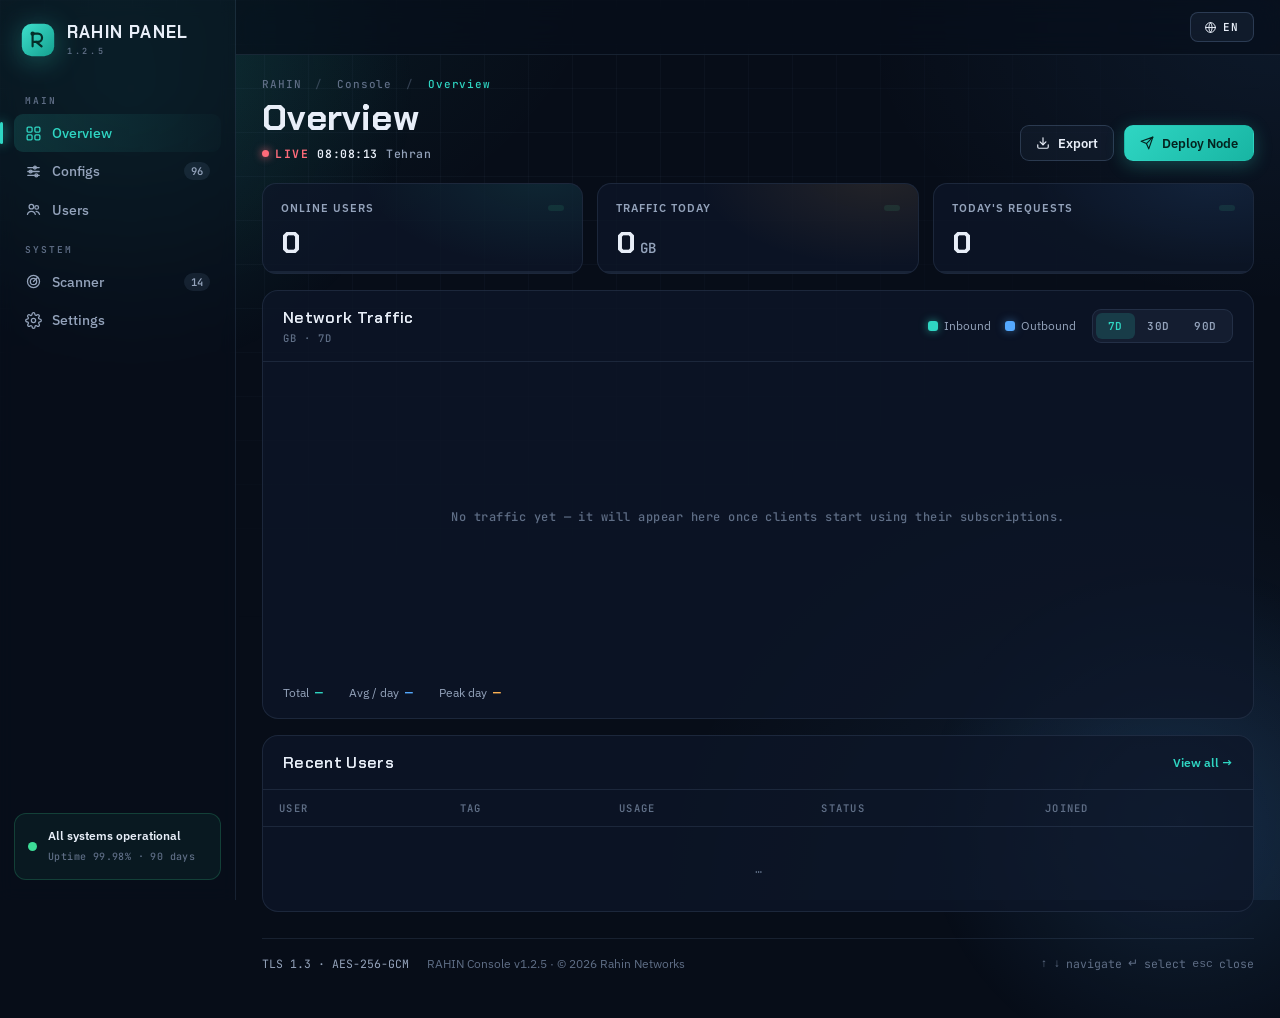
==== panel.html @ 04a4d48c "Add files via upload" ====
<!DOCTYPE html>
<html lang="en" dir="ltr">
<head>
<meta charset="UTF-8">
<meta name="viewport" content="width=device-width, initial-scale=1, viewport-fit=cover">
<meta name="theme-color" content="#070d18">
<title>RAHIN — VPN Console</title>
<link rel="preconnect" href="https://fonts.googleapis.com">
<link rel="preconnect" href="https://fonts.gstatic.com" crossorigin>
<link href="https://fonts.googleapis.com/css2?family=Chakra+Petch:wght@500;600;700&family=IBM+Plex+Sans:wght@400;500;600&family=JetBrains+Mono:wght@400;500;600;700&family=Vazirmatn:wght@400;500;600;700&display=swap" rel="stylesheet">
<style>
*{margin:0;padding:0;box-sizing:border-box}
:root{
  --bg:#070d18; --panel:rgba(14,23,40,.78); --panel2:rgba(18,30,52,.55);
  --line:rgba(126,156,198,.14); --line2:rgba(126,156,198,.26);
  --ink:#e8eef8; --mut:#94a3bb; --faint:#5f6e86;
  --teal:#2fd6c3; --blue:#54a9ff; --amber:#ffb454; --green:#3ddc97; --red:#ff6b7a;
  --disp:'Chakra Petch',sans-serif; --body:'IBM Plex Sans',sans-serif; --mono:'JetBrains Mono',monospace;
}
html{scroll-behavior:smooth}
body{background:var(--bg);color:var(--ink);font-family:var(--body);font-size:14px;line-height:1.5;overflow-x:hidden;-webkit-font-smoothing:antialiased}
[dir="rtl"] body{font-family:'Vazirmatn',var(--body)}
[dir="rtl"] .brand-t,[dir="rtl"] h1,[dir="rtl"] h2,[dir="rtl"] h3,[dir="rtl"] .panel-head h2,[dir="rtl"] .live-tag,[dir="rtl"] .m-tag,[dir="rtl"] .panel-badge{font-family:'Vazirmatn',var(--disp)}
::selection{background:rgba(47,214,195,.3)}
::-webkit-scrollbar{width:10px;height:10px}
::-webkit-scrollbar-thumb{background:rgba(126,156,198,.22);border-radius:8px;border:3px solid var(--bg)}
::-webkit-scrollbar-track{background:transparent}

/* ---------- layered background ---------- */
.bg{position:fixed;inset:0;z-index:-1;background:
  radial-gradient(900px 620px at 6% -8%, rgba(47,214,195,.10), transparent 60%),
  radial-gradient(760px 520px at 100% 2%, rgba(84,169,255,.08), transparent 55%),
  radial-gradient(720px 700px at 88% 102%, rgba(84,169,255,.10), transparent 65%),
  var(--bg)}
.bg .grid{position:absolute;inset:0;background-image:
  linear-gradient(rgba(140,170,210,.045) 1px,transparent 1px),
  linear-gradient(90deg,rgba(140,170,210,.045) 1px,transparent 1px);
  background-size:44px 44px;
  -webkit-mask-image:radial-gradient(1200px 820px at 28% 0%,#000 30%,transparent 78%);
  mask-image:radial-gradient(1200px 820px at 28% 0%,#000 30%,transparent 78%)}
.bg .glow{position:absolute;border-radius:50%;will-change:transform}
.bg .g1{width:620px;height:620px;left:-180px;top:-220px;background:radial-gradient(circle,rgba(47,214,195,.13),transparent 65%);animation:drift 26s ease-in-out infinite alternate}
.bg .g2{width:520px;height:520px;right:-160px;bottom:-180px;background:radial-gradient(circle,rgba(84,169,255,.14),transparent 70%);will-change:auto;transform:translateZ(0)}
@keyframes drift{from{transform:translate(0,0)}to{transform:translate(70px,50px)}}

/* ---------- shell ---------- */
.app{display:grid;grid-template-columns:236px 1fr;min-height:100vh}

/* ---------- sidebar ---------- */
.sidebar{position:sticky;top:0;height:100vh;display:flex;flex-direction:column;gap:6px;padding:20px 14px;border-right:1px solid var(--line);background:rgba(9,15,28,.55);backdrop-filter:blur(8px)}
.brand{display:flex;align-items:center;gap:11px;text-decoration:none;color:var(--ink);padding:2px 6px 16px}
.brand svg{width:36px;height:36px;flex:none;filter:drop-shadow(0 4px 14px rgba(47,214,195,.35))}
.brand-t{font:700 17px/1 var(--disp);letter-spacing:.07em}
.brand-t small{display:block;font:600 8.5px var(--mono);letter-spacing:.32em;color:var(--faint);margin-top:4px}
.nav-label{font:600 9.5px var(--mono);letter-spacing:.22em;color:var(--faint);text-transform:uppercase;padding:14px 11px 7px}
.nav-item{display:flex;align-items:center;gap:10px;padding:9px 11px;border-radius:9px;color:var(--mut);font-weight:500;font-size:13.5px;text-decoration:none;position:relative;transition:color .2s,background .2s,transform .15s}
.nav-item svg{width:17px;height:17px;stroke:currentColor;fill:none;stroke-width:1.8;stroke-linecap:round;stroke-linejoin:round;flex:none}
.nav-item:hover{color:var(--ink);background:rgba(126,156,198,.08);transform:translateX(2px)}
.nav-item.active{color:var(--teal);background:linear-gradient(90deg,rgba(47,214,195,.14),rgba(47,214,195,.02))}
.nav-item.active::before{content:'';position:absolute;left:-14px;top:8px;bottom:8px;width:3px;border-radius:3px;background:var(--teal);box-shadow:0 0 12px var(--teal)}
.nav-item b{margin-left:auto;font:600 10.5px var(--mono);color:var(--mut);background:rgba(126,156,198,.12);padding:2px 7px;border-radius:20px}
.nav-item.active b{color:var(--teal);background:rgba(47,214,195,.14)}
.sys-card{margin-top:auto;display:flex;gap:11px;align-items:center;padding:13px;border-radius:12px;background:rgba(61,220,151,.06);border:1px solid rgba(61,220,151,.2)}
.sys-card strong{display:block;font-size:12px;font-weight:600}
.sys-card small{font:500 10px var(--mono);color:var(--faint);letter-spacing:.04em}
.pulse-dot{width:9px;height:9px;border-radius:50%;background:var(--green);flex:none;animation:ping 2s infinite}
@keyframes ping{0%{box-shadow:0 0 0 0 rgba(61,220,151,.55)}70%{box-shadow:0 0 0 9px rgba(61,220,151,0)}100%{box-shadow:0 0 0 0 rgba(61,220,151,0)}}

/* ---------- topbar ---------- */
.topbar{position:sticky;top:0;z-index:40;display:flex;align-items:center;gap:14px;padding:12px 26px;border-bottom:1px solid var(--line);background:rgba(8,14,26,.72);backdrop-filter:blur(14px) saturate(1.3);direction:ltr}
.top-right{margin-left:auto;display:flex;align-items:center;gap:11px}
.panel-badge{display:none;align-items:center;gap:8px;font:600 11px var(--mono);letter-spacing:.16em;color:var(--teal);border:1px solid rgba(47,214,195,.35);background:rgba(47,214,195,.08);padding:7px 12px;border-radius:8px;white-space:nowrap}
.panel-badge i{width:7px;height:7px;border-radius:50%;background:var(--teal);box-shadow:0 0 8px var(--teal);animation:blink 2.2s infinite}
.panel-badge small{font-size:.62em;opacity:.7;font-weight:500;letter-spacing:.05em;margin-left:3px}
.lang-toggle{display:inline-flex;align-items:center;gap:6px;font:600 11px var(--mono);letter-spacing:.14em;color:var(--ink);background:rgba(126,156,198,.08);border:1px solid var(--line2);padding:7px 13px;border-radius:8px;cursor:pointer;white-space:nowrap;transition:color .2s,border-color .2s,background .2s,transform .15s}
.lang-toggle:hover{color:var(--teal);border-color:rgba(47,214,195,.45);background:rgba(47,214,195,.06)}
.lang-toggle:active{transform:translateY(1px) scale(.97)}
.lang-toggle .globe{width:13px;height:13px;stroke:currentColor;fill:none;stroke-width:1.8;stroke-linecap:round;stroke-linejoin:round;flex:none}
@keyframes blink{0%,100%{opacity:1}50%{opacity:.35}}


/* ---------- page ---------- */
main{min-width:0}
.page{padding:22px 26px 46px;max-width:1240px;margin:0 auto;width:100%}
.crumbs{font:500 11px var(--mono);letter-spacing:.08em;color:var(--faint)}
.crumbs span{margin:0 6px;opacity:.5}
.crumbs em{font-style:normal;color:var(--teal)}
.page-head{display:flex;align-items:flex-end;justify-content:space-between;gap:16px;margin-top:8px;flex-wrap:wrap}
h1{font:700 36px/1.05 var(--disp);letter-spacing:.01em}
.live-line{display:flex;align-items:center;gap:8px;margin-top:9px;font:500 11.5px var(--mono);color:var(--mut);letter-spacing:.05em;flex-wrap:wrap}
.live-line i{opacity:.4}
.live-line b{color:var(--ink);font-weight:600}
.live-tag{display:inline-flex;align-items:center;gap:6px;color:var(--red);font-weight:700;letter-spacing:.14em}
.live-tag::before{content:'';width:7px;height:7px;border-radius:50%;background:var(--red);box-shadow:0 0 9px var(--red);animation:blink 1.6s infinite}
.head-actions{display:flex;gap:10px}
.btn{display:inline-flex;align-items:center;gap:8px;font:600 12.5px var(--body);padding:9px 15px;border-radius:9px;cursor:pointer;border:1px solid transparent;transition:transform .15s,box-shadow .2s,background .2s,border-color .2s,color .2s}
.btn svg{width:14px;height:14px;stroke:currentColor;fill:none;stroke-width:2;stroke-linecap:round;stroke-linejoin:round}
.btn:active{transform:translateY(1px) scale(.98)}
.btn.primary{background:linear-gradient(135deg,#2fd6c3,#18b5a3);color:#04231f;box-shadow:0 4px 18px rgba(47,214,195,.28)}
.btn.primary:hover{box-shadow:0 6px 28px rgba(47,214,195,.45);transform:translateY(-1px)}
.btn.ghost{background:rgba(126,156,198,.06);border-color:var(--line2);color:var(--ink)}
.btn.ghost:hover{border-color:rgba(47,214,195,.45);color:var(--teal)}
.scanner-head-actions{display:flex;gap:8px;align-items:stretch;width:100%;max-width:520px}
.scanner-head-actions .btn{flex:1 1 0;justify-content:center;white-space:nowrap;padding:10px 12px}
.sc-send-wide{flex:2 1 0!important;background:rgba(47,214,195,.08)!important;border-color:rgba(47,214,195,.4)!important;color:var(--teal)!important}
.sc-send-wide:hover{background:rgba(47,214,195,.16)!important;border-color:rgba(47,214,195,.7)!important}

/* ---------- stats ---------- */
.stats{display:grid;grid-template-columns:repeat(3,1fr);gap:14px;margin-top:22px}
.stat{position:relative;overflow:hidden;background:var(--panel);border:1px solid var(--line);border-radius:14px;padding:16px 18px 10px;transition:transform .2s,border-color .2s}
.stat::after{content:'';position:absolute;inset:0;background:radial-gradient(260px 130px at 88% -10%,var(--tint,rgba(47,214,195,.09)),transparent 70%);pointer-events:none}
.stat:hover{transform:translateY(-3px);border-color:var(--line2)}
.stat header{display:flex;justify-content:space-between;align-items:center;gap:8px;font-size:11px;color:var(--mut);font-weight:600;letter-spacing:.09em;text-transform:uppercase}
.delta{font:600 10.5px var(--mono);color:var(--green);background:rgba(61,220,151,.1);padding:3px 8px;border-radius:20px;flex:none}
.stat-v{display:block;font:700 30px/1.15 var(--disp);margin:10px 0 2px}
.stat-v em{font:600 14px var(--mono);font-style:normal;color:var(--mut);margin-left:4px}
.spark{width:100%;height:38px;display:block}

/* ---------- panels ---------- */
.panel{background:var(--panel);border:1px solid var(--line);border-radius:16px;margin-top:16px;overflow:hidden}
.panel-head{display:flex;align-items:center;gap:16px;padding:16px 20px;border-bottom:1px solid var(--line);flex-wrap:wrap}
.panel-head h2{font:600 16px var(--disp);letter-spacing:.02em}
.info-btn{width:19px;height:19px;border-radius:50%;display:inline-flex;align-items:center;justify-content:center;flex:none;font:700 11px var(--disp);color:var(--faint);background:rgba(126,156,198,.1);border:1px solid var(--line2);cursor:pointer;transition:color .2s,border-color .2s,background .2s,box-shadow .2s,transform .15s;line-height:1;margin-left:6px;vertical-align:2px;position:relative}
.info-btn:hover{color:var(--teal);border-color:rgba(47,214,195,.5);background:rgba(47,214,195,.12);box-shadow:0 0 10px rgba(47,214,195,.35);transform:scale(1.12)}
.info-btn:active{transform:scale(.92)}
[dir="rtl"] .info-btn{margin-left:0;margin-right:6px}
.info-desc{font:500 13px var(--body);color:var(--mut);line-height:1.85;margin:4px 0 2px}
.info-fields{margin-top:12px;border-top:1px solid var(--line);padding-top:10px;display:flex;flex-direction:column;gap:7px}
.if-row{display:flex;gap:10px;align-items:baseline}
.if-k{font:600 10.5px var(--mono);color:var(--teal);letter-spacing:.05em;flex:0 0 auto;min-width:72px;white-space:nowrap}
.if-v{font:500 12.5px var(--body);color:var(--mut);line-height:1.6}
.modal-body{overflow-y:auto;min-height:0;max-height:70vh;padding:12px 20px 18px}
.sub{display:block;font:500 10.5px var(--mono);color:var(--faint);letter-spacing:.1em;margin-top:3px}
.legend{display:flex;gap:14px;font-size:12px;color:var(--mut);margin-left:auto}
.sw{width:10px;height:10px;border-radius:3px;display:inline-block;margin-right:6px;vertical-align:-1px}
.sw.in{background:var(--teal);box-shadow:0 0 8px rgba(47,214,195,.6)}
.sw.out{background:var(--blue);box-shadow:0 0 8px rgba(84,169,255,.5)}
.tabs{display:flex;background:rgba(126,156,198,.08);border:1px solid var(--line);border-radius:9px;padding:3px}
.tabs button{font:600 11px var(--mono);letter-spacing:.06em;color:var(--mut);background:none;border:0;padding:6px 12px;border-radius:6px;cursor:pointer;transition:color .2s,background .2s}
.tabs button.on{background:rgba(47,214,195,.16);color:var(--teal)}
.tabs button:hover:not(.on){color:var(--ink)}
.link{margin-left:auto;font:600 12px var(--body);color:var(--teal);text-decoration:none;transition:letter-spacing .2s}
.link:hover{letter-spacing:.04em}

/* ---------- chart ---------- */
.chart-wrap{position:relative;padding:10px 6px 0}
#chart{width:100%;height:300px;display:block;cursor:crosshair}
#chart text{font:500 10px var(--mono);fill:var(--faint)}
.gridline{stroke:rgba(126,156,198,.1);stroke-dasharray:3 5}
#lineIn{fill:none;stroke:var(--teal);stroke-width:2.2;filter:drop-shadow(0 0 6px rgba(47,214,195,.4))}
#lineOut{fill:none;stroke:var(--blue);stroke-width:2;filter:drop-shadow(0 0 6px rgba(84,169,255,.3))}
#hoverG{opacity:0;transition:opacity .15s}
#xh{stroke:rgba(232,238,248,.28);stroke-dasharray:3 4}
#dIn{fill:var(--bg);stroke:var(--teal);stroke-width:2}
#dOut{fill:var(--bg);stroke:var(--blue);stroke-width:2}
.tip{position:absolute;pointer-events:none;display:flex;flex-direction:column;gap:3px;background:rgba(10,18,32,.95);border:1px solid var(--line2);border-radius:9px;padding:8px 11px;font:500 11px var(--mono);opacity:0;transform:translateY(4px);transition:opacity .15s,transform .15s;white-space:nowrap;z-index:5;box-shadow:0 8px 24px rgba(0,0,0,.4)}
.tip b{color:var(--ink);margin-bottom:2px}
.tip .ti{color:var(--teal)} .tip .to{color:var(--blue)}
.chart-empty{position:absolute;inset:0;place-items:center;padding:20px;color:var(--faint);font:500 12px var(--mono);letter-spacing:.04em;text-align:center;pointer-events:none;z-index:2}
.chart-stats{display:flex;gap:26px;padding:12px 20px 16px;font-size:12px;color:var(--mut);flex-wrap:wrap}
.chart-stats b{font:600 13px var(--mono);color:var(--ink);margin-left:6px}
#peakV{color:var(--teal)} #avgV{color:var(--blue)} #p95V{color:var(--amber)}

/* ---------- table ---------- */
.table-wrap{overflow-x:auto}
table{width:100%;border-collapse:collapse;font-size:13px;min-width:640px}
thead th{text-align:left;font:600 10.5px var(--mono);letter-spacing:.12em;text-transform:uppercase;color:var(--faint);padding:11px 16px;border-bottom:1px solid var(--line);white-space:nowrap}
tbody td{padding:11px 16px;border-bottom:1px solid rgba(126,156,198,.07);white-space:nowrap}
tbody tr{transition:background .15s;cursor:pointer}
tbody tr:hover{background:rgba(126,156,198,.05)}
tbody tr.sel{background:rgba(47,214,195,.07);outline:1px solid rgba(47,214,195,.35);outline-offset:-1px}
tbody tr.hit{animation:rowhit .7s ease}
@keyframes rowhit{0%{background:rgba(47,214,195,.22)}100%{background:rgba(47,214,195,.07)}}
tbody tr:last-child td{border-bottom:0}
.u{display:flex;align-items:center;gap:11px}
.av{width:32px;height:32px;border-radius:9px;display:grid;place-items:center;font:700 10.5px var(--disp);color:#08131f;background:hsl(var(--h) 72% 64%);flex:none}
.u-t b{display:block;font-size:13px;font-weight:600}
.u-t small{color:var(--faint);font-size:11px}
.plan{font:600 10px var(--mono);letter-spacing:.08em;padding:3.5px 9px;border-radius:6px}
.plan.pro{color:var(--teal);background:rgba(47,214,195,.1);border:1px solid rgba(47,214,195,.3)}
.plan.enterprise{color:var(--blue);background:rgba(84,169,255,.1);border:1px solid rgba(84,169,255,.3)}
.plan.starter{color:var(--mut);background:rgba(126,156,198,.08);border:1px solid var(--line2)}
.usage{display:inline-block;width:74px;height:5px;border-radius:4px;background:rgba(126,156,198,.14);overflow:hidden;vertical-align:middle;margin-right:9px}
.usage i{display:block;height:100%;width:var(--w);border-radius:4px;background:linear-gradient(90deg,var(--teal),var(--blue))}
td small.mono{font:500 11.5px var(--mono);color:var(--mut)}
.mono-cell{font:500 12px var(--mono);color:var(--mut)}
.st{font:600 11px var(--mono);padding:4px 10px;border-radius:20px;display:inline-flex;align-items:center;gap:6px}
.st::before{content:'';width:6px;height:6px;border-radius:50%;background:currentColor}
.st.active{color:var(--green);background:rgba(61,220,151,.1)}
.st.trial{color:var(--amber);background:rgba(255,180,84,.1)}
.st.suspended{color:var(--red);background:rgba(255,107,122,.1)}
.empty{ text-align:center;color:var(--faint);padding:22px!important;font-size:12.5px}

/* ---------- modules ---------- */
.modules{display:grid;grid-template-columns:repeat(4,1fr);gap:14px;margin-top:16px}
.module{position:relative;background:var(--panel);border:1px solid var(--line);border-radius:14px;padding:18px;overflow:hidden;transition:transform .2s,border-color .25s;scroll-margin-top:90px}
.module:hover{transform:translateY(-4px);border-color:rgba(47,214,195,.4)}
.m-ico{width:38px;height:38px;border-radius:10px;display:grid;place-items:center;background:rgba(126,156,198,.08);border:1px solid var(--line);color:var(--mut);margin-bottom:12px;transition:color .25s,border-color .25s,box-shadow .25s}
.m-ico svg{width:18px;height:18px;stroke:currentColor;fill:none;stroke-width:1.8;stroke-linecap:round;stroke-linejoin:round}
.module:hover .m-ico{color:var(--teal);border-color:rgba(47,214,195,.4);box-shadow:0 0 16px rgba(47,214,195,.2)}
.m-tag{font:600 9.5px var(--mono);letter-spacing:.16em;color:var(--amber);background:rgba(255,180,84,.09);border:1px solid rgba(255,180,84,.25);padding:3px 8px;border-radius:5px}
.module h3{font:600 15.5px var(--disp);margin:10px 0 6px}
.module p{font-size:12px;color:var(--mut);line-height:1.55}
.module code{display:block;margin-top:12px;font:500 11px var(--mono);color:var(--faint)}
.module code::after{content:'▍';color:var(--teal);animation:blink 1.1s steps(1) infinite;margin-left:2px}
.shimmer{position:absolute;left:0;right:0;bottom:0;height:2px;background:rgba(126,156,198,.12);overflow:hidden}
.shimmer::after{content:'';position:absolute;inset:0;background:linear-gradient(90deg,transparent,rgba(47,214,195,.7),transparent);transform:translateX(-100%);animation:shim 2.8s ease-in-out infinite}
.stat .shimmer{position:absolute;left:0;right:0;bottom:0;height:2px;background:rgba(126,156,198,.12);overflow:hidden}
.stat .shimmer::after{content:'';position:absolute;inset:0;background:linear-gradient(90deg,transparent,var(--sh-col,rgba(47,214,195,.7)),transparent);transform:translateX(-100%);animation:shim 2.8s ease-in-out infinite}
@keyframes shim{to{transform:translateX(100%)}}
.module.flash{animation:flashB 1.2s ease}
@keyframes flashB{0%,55%{border-color:rgba(47,214,195,.85);box-shadow:0 0 0 3px rgba(47,214,195,.16)}100%{}}

/* ---------- footer ---------- */
.foot{display:flex;align-items:center;gap:18px;flex-wrap:wrap;margin-top:26px;padding-top:16px;border-top:1px solid var(--line);font-size:11.5px;color:var(--faint)}
.foot .mono{font-family:var(--mono);color:var(--mut)}
.foot .keys{margin-left:auto;display:flex;align-items:center;gap:6px;font-family:var(--mono)}

/* ---------- glass bottom nav (mobile) ---------- */
.mobilenav{position:fixed;left:12px;right:12px;bottom:calc(10px + env(safe-area-inset-bottom));display:none;grid-template-columns:repeat(5,1fr);gap:2px;padding:7px;border-radius:20px;
  background:rgba(12,20,36,.58);
  -webkit-backdrop-filter:blur(20px) saturate(1.5);backdrop-filter:blur(20px) saturate(1.5);
  border:1px solid rgba(148,180,220,.18);
  box-shadow:0 14px 44px rgba(0,0,0,.5), inset 0 1px 0 rgba(255,255,255,.09);z-index:60}
.mn-item{display:flex;flex-direction:column;align-items:center;gap:4px;padding:8px 2px 7px;border-radius:13px;color:var(--mut);font:500 9.5px var(--body);letter-spacing:.03em;background:none;border:0;cursor:pointer;position:relative;transition:color .2s,background .2s;-webkit-tap-highlight-color:transparent}
.mn-item svg{width:20px;height:20px;stroke:currentColor;fill:none;stroke-width:1.8;stroke-linecap:round;stroke-linejoin:round;transition:transform .2s}
.mn-item.active{color:var(--teal);background:rgba(47,214,195,.13)}
.mn-item.active::after{content:'';position:absolute;top:4px;right:calc(50% - 15px);width:4px;height:4px;border-radius:50%;background:var(--teal);box-shadow:0 0 6px var(--teal)}
.mn-item:active svg{transform:scale(.86)}

/* ---------- toasts ---------- */
.toasts{position:fixed;right:18px;bottom:18px;display:flex;flex-direction:column;gap:9px;z-index:70}
.toast{display:flex;align-items:center;gap:9px;max-width:340px;background:rgba(12,21,38,.96);border:1px solid var(--line2);border-radius:10px;padding:10px 14px;font:500 12.5px var(--body);color:var(--ink);box-shadow:0 12px 32px rgba(0,0,0,.45);opacity:0;transform:translateY(12px) scale(.97);transition:opacity .28s ease,transform .28s cubic-bezier(.2,.7,.2,1);cursor:pointer}
.toast.show{opacity:1;transform:none}
.toast i{width:8px;height:8px;border-radius:50%;flex:none;box-shadow:0 0 8px currentColor}

/* ---------- reveal ---------- */
.reveal{opacity:0;transform:translateY(14px);transition:opacity .6s ease,transform .6s cubic-bezier(.2,.7,.2,1);transition-delay:var(--d,0s)}
.reveal.in{opacity:1;transform:none}

/* ---------- forms (configs / users) ---------- */
.frm{display:grid;grid-template-columns:repeat(2,1fr);gap:14px 18px;padding:20px;border-bottom:1px solid var(--line)}
.frm .full{grid-column:1/-1}
.f-field{display:flex;flex-direction:column;gap:6px;min-width:0}
.f-field>label{font:600 10.5px var(--mono);letter-spacing:.12em;text-transform:uppercase;color:var(--faint)}
.f-field .f-hint{font:500 10.5px var(--mono);color:var(--faint);opacity:.8}
.f-in{width:100%;font:500 12.5px var(--mono);color:var(--ink);background:rgba(126,156,198,.06);border:1px solid var(--line2);border-radius:9px;padding:9px 12px;outline:none;caret-color:var(--teal);transition:border-color .2s,box-shadow .2s,background .2s}
.f-in:hover{border-color:rgba(126,156,198,.34)}
.f-in:focus{border-color:rgba(47,214,195,.5);background:rgba(47,214,195,.05);box-shadow:0 0 0 3px rgba(47,214,195,.1)}
textarea.f-in{resize:vertical;min-height:70px;line-height:1.6}
select.f-in{appearance:none;background-image:linear-gradient(45deg,transparent 50%,var(--mut) 50%),linear-gradient(135deg,var(--mut) 50%,transparent 50%);background-position:calc(100% - 18px) 50%,calc(100% - 13px) 50%;background-size:5px 5px;background-repeat:no-repeat}
/* ---------- dropdown سفارشی (به جای select استاندارد) ---------- */
.csel{position:relative;width:100%;min-width:0}
.csel-btn{width:100%;display:flex;align-items:center;justify-content:space-between;gap:8px;font:500 12.5px var(--mono);color:var(--ink);background:rgba(126,156,198,.06);border:1px solid var(--line2);border-radius:9px;padding:9px 12px;cursor:pointer;outline:none;text-align:left;transition:border-color .2s,box-shadow .2s,background .2s}
.csel-btn:hover{border-color:rgba(126,156,198,.34)}
.csel.open .csel-btn{border-color:rgba(47,214,195,.5);background:rgba(47,214,195,.05);box-shadow:0 0 0 3px rgba(47,214,195,.1)}
.csel-btn .csel-val{overflow:hidden;text-overflow:ellipsis;white-space:nowrap}
.csel-btn .chev{width:14px;height:14px;stroke:var(--mut);fill:none;stroke-width:2;stroke-linecap:round;stroke-linejoin:round;flex:none;transition:transform .2s,stroke .2s}
.csel.open .chev{transform:rotate(180deg);stroke:var(--teal)}
.csel-menu{position:absolute;top:calc(100% + 6px);left:0;right:0;z-index:35;background:rgba(12,21,38,.97);border:1px solid var(--line2);border-radius:10px;padding:5px;box-shadow:0 18px 48px rgba(0,0,0,.6),0 0 0 1px rgba(47,214,195,.04);backdrop-filter:blur(14px);display:none;max-height:230px;overflow-y:auto;overscroll-behavior:contain}
.csel.open .csel-menu{display:block;animation:csIn .18s ease}
@keyframes csIn{from{opacity:0;transform:translateY(-5px)}to{opacity:1;transform:none}}
.csel-opt{display:flex;align-items:center;justify-content:space-between;gap:8px;width:100%;text-align:left;font:500 12.5px var(--mono);color:var(--mut);background:none;border:0;border-radius:7px;padding:8px 10px;cursor:pointer;transition:background .15s,color .15s}
.csel-opt:hover{background:rgba(126,156,198,.12);color:var(--ink)}
.csel-opt.on{color:var(--teal);background:rgba(47,214,195,.08)}
.csel-opt.on::after{content:'✓';color:var(--teal);font-size:11px}
@media(max-width:880px){.csel-menu{max-height:200px}}
.f-row{display:flex;align-items:center;gap:10px;flex-wrap:wrap}
.f-check{display:flex;align-items:center;gap:8px;font:500 12px var(--body);color:var(--mut);cursor:pointer;user-select:none}
.f-check input{accent-color:var(--teal);width:15px;height:15px;cursor:pointer}
/* انتخاب آیپی از منبع (در فرم کاربر) */
.cip-pick{display:flex;flex-wrap:wrap;gap:6px;max-height:130px;overflow-y:auto;padding:2px;overscroll-behavior:contain}
.cip-pick label{display:inline-flex;align-items:center;gap:6px;font:500 11px var(--mono);color:var(--mut);border:1px solid var(--line);background:rgba(126,156,198,.05);padding:5px 9px;border-radius:8px;cursor:pointer;user-select:none;transition:color .18s,border-color .18s,background .18s}
.cip-pick label:has(input:checked){color:var(--teal);border-color:rgba(47,214,195,.45);background:rgba(47,214,195,.08)}
.cip-pick input{accent-color:var(--teal);width:13px;height:13px;cursor:pointer;flex:none}
.cip-empty{font:500 11px var(--mono);color:var(--faint);padding:2px 0}
.cip-pick .cip-note{font:500 10.5px var(--mono);color:var(--faint);flex-basis:100%}
.f-sec{grid-column:1/-1;display:flex;align-items:center;gap:10px;margin-top:6px;padding-top:14px;border-top:1px solid var(--line)}
.f-sec:first-child{border-top:0;margin-top:0;padding-top:0}
.f-sec h3{font:600 12px var(--mono);letter-spacing:.14em;text-transform:uppercase;color:var(--teal)}
.f-sec span{font:500 10.5px var(--mono);color:var(--faint)}
.form-actions{display:flex;gap:10px;padding:14px 20px;align-items:center;flex-wrap:wrap}
.form-actions .hint{font:500 11px var(--mono);color:var(--faint)}
.save-state{font:600 11px var(--mono);color:var(--green);opacity:0;transition:opacity .3s}
.save-state.show{opacity:1}
.loading-row{text-align:center;padding:34px!important;color:var(--faint);font:500 12px var(--mono)}

/* ---------- user status badges (reuse .st) ---------- */
.st.disabled{color:var(--faint);background:rgba(126,156,198,.1)}
.st.expired{color:var(--red);background:rgba(255,107,122,.1)}
.st.quota-exceeded,.st.daily-quota-exceeded{color:var(--amber);background:rgba(255,180,84,.1)}

/* ---------- action buttons in table ---------- */
.acts{display:flex;gap:6px;flex-wrap:nowrap}
.act{width:27px;height:27px;border-radius:7px;display:grid;place-items:center;background:rgba(126,156,198,.07);border:1px solid var(--line);color:var(--mut);cursor:pointer;transition:color .18s,border-color .18s,background .18s,transform .12s}
.act svg{width:13.5px;height:13.5px;stroke:currentColor;fill:none;stroke-width:1.9;stroke-linecap:round;stroke-linejoin:round}
.act:hover{color:var(--teal);border-color:rgba(47,214,195,.4);background:rgba(47,214,195,.08)}
.act.on{color:var(--green);border-color:rgba(61,220,151,.45);background:rgba(61,220,151,.1)}
.act.danger:hover{color:var(--red);border-color:rgba(255,107,122,.45);background:rgba(255,107,122,.08)}
.act:active{transform:scale(.9)}
.act.muted{opacity:.35;cursor:not-allowed}
.act.muted:hover{color:var(--mut);border-color:var(--line);background:rgba(126,156,198,.07)}

/* ---------- login / user modals ---------- */
.modal-veil{position:fixed;inset:0;z-index:80;display:grid;place-items:center;background:rgba(4,8,16,.66);backdrop-filter:blur(6px);opacity:0;pointer-events:none;transition:opacity .25s}
.modal-veil.show{opacity:1;pointer-events:auto}
.modal{width:min(400px,calc(100vw - 32px));max-height:calc(100vh - 36px);display:flex;flex-direction:column;background:rgba(13,22,40,.97);border:1px solid var(--line2);border-radius:16px;box-shadow:0 24px 70px rgba(0,0,0,.55);transform:translateY(10px) scale(.98);transition:transform .25s cubic-bezier(.2,.7,.2,1);overflow:hidden}
.modal-veil.show .modal{transform:none}
.modal-head{display:flex;align-items:center;justify-content:space-between;gap:12px;padding:18px 20px 0;flex:none}
.modal-head h2{font:700 19px var(--disp);letter-spacing:.02em;margin:0}
.modal-x{width:30px;height:30px;border-radius:8px;display:grid;place-items:center;flex:none;background:rgba(126,156,198,.08);border:1px solid var(--line);color:var(--mut);cursor:pointer;font:600 17px/1 var(--body);transition:color .18s,border-color .18s,background .18s,transform .12s}
.modal-x:hover{color:var(--red);border-color:rgba(255,107,122,.45);background:rgba(255,107,122,.08)}
.modal-x:active{transform:scale(.9)}
.modal-body{overflow-y:auto;min-height:0;padding:12px 20px 18px;overscroll-behavior:contain}
.modal .sub{color:var(--faint);font:500 11px var(--mono);margin:2px 0 12px}
.modal .f-field{margin-bottom:12px}
.modal .frm{gap:12px 14px;margin-top:2px}
.modal .form-actions{padding:6px 0 0}
.modal-err{font:500 11.5px var(--mono);color:var(--red);min-height:16px;margin:2px 0 8px}
/* ---------- social links (neon) ---------- */
.social-row{display:flex;align-items:center;gap:12px;flex-wrap:wrap;margin:2px 0 18px;padding:4px 2px}
.soc{width:42px;height:42px;border-radius:13px;display:grid;place-items:center;background:rgba(10,17,32,.72);border:1px solid var(--line2);text-decoration:none;position:relative;transition:transform .18s ease,border-color .25s,box-shadow .3s}
.soc svg{width:20px;height:20px;display:block;filter:drop-shadow(0 0 5px var(--glow,rgba(255,255,255,.35)))}
.soc::after{content:'';position:absolute;inset:0;border-radius:13px;background:linear-gradient(160deg,rgba(255,255,255,.1),transparent 45%);pointer-events:none}
.soc:hover{transform:translateY(-3px)}
.soc:active{transform:translateY(-1px) scale(.96)}
.soc.tg{--glow:rgba(42,171,238,.75);border-color:rgba(42,171,238,.5);box-shadow:0 0 14px rgba(42,171,238,.16),inset 0 0 12px rgba(42,171,238,.05)}
.soc.tg:hover{border-color:rgba(42,171,238,.95);box-shadow:0 0 28px rgba(42,171,238,.6),inset 0 0 16px rgba(42,171,238,.14)}
.soc.gh{--glow:rgba(240,246,252,.55);border-color:rgba(240,246,252,.32);box-shadow:0 0 14px rgba(240,246,252,.1),inset 0 0 12px rgba(240,246,252,.04)}
.soc.gh:hover{border-color:rgba(240,246,252,.8);box-shadow:0 0 28px rgba(240,246,252,.45),inset 0 0 16px rgba(240,246,252,.12)}
.soc.yt{--glow:rgba(255,0,0,.7);border-color:rgba(255,0,0,.5);box-shadow:0 0 14px rgba(255,0,0,.16),inset 0 0 12px rgba(255,0,0,.05)}
.soc.yt:hover{border-color:rgba(255,0,0,.95);box-shadow:0 0 28px rgba(255,0,0,.6),inset 0 0 16px rgba(255,0,0,.14)}
.soc.ig{--glow:rgba(214,41,118,.75);border-color:rgba(214,41,118,.5);box-shadow:0 0 14px rgba(214,41,118,.2),inset 0 0 12px rgba(214,41,118,.06)}
.soc.ig:hover{border-color:rgba(214,41,118,.95);box-shadow:0 0 28px rgba(214,41,118,.6),inset 0 0 16px rgba(214,41,118,.16)}
.soc.don{--glow:rgba(255,46,99,.8);border-color:rgba(255,46,99,.5);box-shadow:0 0 14px rgba(255,46,99,.22),inset 0 0 12px rgba(255,46,99,.07)}
.soc.don:hover{border-color:rgba(255,46,99,.95);box-shadow:0 0 30px rgba(255,46,99,.65),inset 0 0 18px rgba(255,46,99,.18)}
@media(max-width:880px){.social-row{gap:10px}}

/* ---------- config groups (floating chips — no container) ---------- */
.cfg-groups{position:fixed;left:50%;bottom:calc(22px + env(safe-area-inset-bottom));z-index:55;display:flex;gap:6px;align-items:center;
  opacity:0;pointer-events:none;transform:translate(-50%,26px) scale(.97);
  transition:opacity .55s ease,transform .55s cubic-bezier(.2,.7,.2,1);max-width:calc(100vw - 24px)}
.cfg-groups.show{opacity:1;pointer-events:auto;transform:translate(-50%,0) scale(1)}
.cfg-group{width:108px;display:flex;align-items:center;justify-content:center;gap:7px;padding:8px 6px;border-radius:12px;
  border:1px solid rgba(148,180,220,.16);background:rgba(12,20,36,.6);
  color:var(--mut);font:600 10.5px var(--mono);letter-spacing:.04em;cursor:pointer;white-space:nowrap;position:relative;text-align:center;
  transition:color .25s,background .25s,border-color .25s,transform .15s;-webkit-tap-highlight-color:transparent}
.cfg-group .dot{width:6px;height:6px;border-radius:50%;flex:none;background:var(--gc,#eef2f8);box-shadow:0 0 8px var(--gc,#eef2f8);transition:transform .25s}
.cfg-group:hover{color:var(--ink);border-color:rgba(148,180,220,.3);background:rgba(126,156,198,.1)}
.cfg-group:active{transform:scale(.95)}
.cfg-group.on{color:var(--gc,#eef2f8);border-color:var(--gc,#eef2f8);background:color-mix(in srgb,var(--gc,#eef2f8) 10%,rgba(12,20,36,.6))}
.cfg-group.on .dot{transform:scale(1.25)}
.cfg-group[data-g="general"]{--gc:#eef2f8}
.cfg-group[data-g="warp"]{--gc:#54a9ff}
.cfg-group[data-g="tunnel"]{--gc:#2fd6c3}
@media(max-width:880px){
  .cfg-groups{bottom:calc(94px + env(safe-area-inset-bottom));left:50%;transform:translate(-50%,26px) scale(.97)}
  .cfg-groups.show{transform:translate(-50%,0) scale(1)}
  .cfg-group{width:96px;font-size:9px;gap:5px;padding:7px 4px;letter-spacing:.02em}
}

@media(max-width:880px){
  .frm{grid-template-columns:1fr;padding:16px}
  .form-actions{padding:12px 16px}
}

/* ---------- scanner module (page: scanner) ---------- */
.sc-form{display:grid;grid-template-columns:1.4fr 1fr;gap:16px;padding:18px 20px}
.sc-field{display:flex;flex-direction:column;gap:7px;min-width:0}
.sc-field > label{font:600 10.5px var(--mono);letter-spacing:.12em;text-transform:uppercase;color:var(--faint)}
.sc-field .sc-hint{font:500 10.5px var(--mono);color:var(--faint);opacity:.85;letter-spacing:.03em}
.sc-in{direction:ltr;text-align:left;unicode-bidi:plaintext;width:100%;font:500 12.5px var(--mono);color:var(--ink);background:rgba(126,156,198,.06);border:1px solid var(--line2);border-radius:10px;padding:10px 12px;outline:none;caret-color:var(--teal);transition:border-color .2s,background .2s,box-shadow .2s}
.sc-in::placeholder{color:var(--faint);opacity:.75}
/* Neon native caret for every present and future typing control. */
input,textarea{caret-color:var(--teal)}
.sc-port-wrap{position:relative;width:100%}
.sc-port-preview{position:absolute;inset:0;display:flex;align-items:center;overflow:hidden;pointer-events:none;border:1px solid transparent;border-radius:10px;padding:10px 12px;font:500 12.5px var(--mono);line-height:normal;white-space:pre;color:var(--ink)}
.sc-port-preview .port-comma{color:var(--teal);text-shadow:0 0 7px rgba(47,214,195,.8)}
.sc-port-wrap .sc-in{position:relative;z-index:1;color:transparent;background:transparent;text-shadow:none}
.sc-port-wrap .sc-in::selection{color:transparent;background:rgba(47,214,195,.27)}
.sc-port-wrap .sc-in:focus{background:rgba(47,214,195,.05)}
.sc-in:hover{border-color:rgba(126,156,198,.34)}
.sc-in:focus{border-color:rgba(47,214,195,.5);background:rgba(47,214,195,.05);box-shadow:0 0 0 3px rgba(47,214,195,.1)}
textarea.sc-in{resize:vertical;min-height:104px;line-height:1.6}
.sc-col2{display:grid;grid-template-rows:auto auto;gap:16px;align-content:start}
.sc-actions{display:flex;gap:10px;flex-wrap:wrap;padding:0 20px 18px}
.sc-mobile-action{display:none}
.sc-actions .btn:disabled{opacity:.45;cursor:not-allowed;transform:none;box-shadow:none}
.sc-actions .btn:disabled:hover{transform:none;box-shadow:none;border-color:var(--line2);color:var(--ink)}
.sc-stats{grid-template-columns:repeat(3,1fr)}
.sc-stats .stat{padding:14px 16px 10px}
.sc-stats .stat-v{font-size:26px;margin:8px 0 2px}
.sc-stats .stat-v em{font:600 12px var(--mono);font-style:normal;color:var(--mut);margin-inline-start:4px;margin-left:0}
.sc-prog{height:5px;border-radius:4px;background:rgba(126,156,198,.14);overflow:hidden;margin:0 20px 16px}
.sc-prog i{display:block;height:100%;width:0%;border-radius:4px;background:linear-gradient(90deg,var(--teal),var(--blue));transition:width .28s ease}
.sc-status{display:flex;align-items:center;gap:9px;padding:12px 20px;border-top:1px solid var(--line);font:500 12px var(--mono);color:var(--mut);letter-spacing:.03em;direction:inherit;word-break:break-word}
.sc-status::before{content:'';width:7px;height:7px;border-radius:50%;flex:none;background:var(--mut);box-shadow:0 0 8px currentColor;opacity:.7}
.sc-status.run{color:var(--teal)}
.sc-status.run::before{background:var(--teal);animation:blink 1.2s infinite}
.sc-status.ok{color:var(--green)}
.sc-status.ok::before{background:var(--green)}
.sc-status.err{color:var(--amber)}
.sc-status.err::before{background:var(--amber)}
.sc-table thead th{text-align:start}
.sc-table tbody td{cursor:default}
.sc-table tbody tr{cursor:default}
.copy-ip{display:inline-flex;align-items:center;gap:7px;font:500 12.5px var(--mono);color:var(--ink);cursor:pointer;border-bottom:1px dashed var(--line2);transition:color .2s,border-color .2s}
.copy-ip:hover{color:var(--teal);border-color:rgba(47,214,195,.5)}
.copy-ip::after{content:'';width:10px;height:10px;flex:none;opacity:.4;transition:opacity .2s;
  border:1.4px solid currentColor;border-radius:2px;box-shadow:-2.5px 2.5px 0 -1.4px var(--panel),-2.5px 2.5px 0 0 currentColor}
.copy-ip:hover::after{opacity:1}
.sc-lat{font:500 12px var(--mono);color:var(--mut)}
.sc-lat.fast{color:var(--green)}
.sc-lat.mid{color:var(--amber)}
.sc-lat.slow{color:var(--red)}
@media(max-width:880px){
  .sc-form{grid-template-columns:1fr;padding:16px}
  .sc-actions{padding:0 16px 16px}
  .sc-prog{margin:0 16px 14px}
  .sc-stats{grid-template-columns:repeat(2,1fr)}
  .sc-status{padding:12px 16px}
}
@media(max-width:560px){
  .sc-stats{grid-template-columns:1fr}
  .sc-actions .btn{flex:1 1 45%}
}

@media(max-width:1024px){.modules{grid-template-columns:repeat(2,1fr)}}
@media(max-width:880px){
  .app{grid-template-columns:1fr}
  .sidebar{display:none}
  .mobilenav{display:grid}
  .topbar{padding:10px 14px}
  .panel-badge{display:flex;font-size:16.5px}
  .page{padding:18px 16px 132px}
  .stats{grid-template-columns:1fr;gap:10px}
  h1{font-size:28px}
  .legend{margin-left:0}
  .toasts{bottom:100px}
}
@media(max-width:560px){
  .modules{grid-template-columns:1fr}
  .panel-badge{padding:6px 9px;font-size:15px}
  .head-actions{width:100%}
  .btn{flex:1;justify-content:center}
  .lang-toggle{padding:6px 10px;font-size:10px}
}
@media(max-width:880px){
  .scanner-head-actions{display:none}
  .sc-actions{display:grid;grid-template-columns:repeat(2,minmax(0,1fr))}
  .sc-actions .btn{width:100%;min-width:0;justify-content:center}
  .sc-actions .sc-send-wide{grid-column:1/-1;flex:1 1 100%!important;width:100%}
  .sc-mobile-action{display:inline-flex}

  .stats.sc-stats{grid-template-columns:repeat(3,minmax(0,1fr));gap:6px}
  .sc-stats .stat{min-width:0;padding:10px 5px 8px;border-radius:10px}
  .sc-stats .stat header{justify-content:center;text-align:center;font-size:8.5px;line-height:1.25;letter-spacing:.02em}
  .sc-stats .stat-v{font-size:clamp(13px,3.7vw,18px);line-height:1.15;margin:6px 0 2px;text-align:center;overflow-wrap:anywhere}

  .sc-table-wrap{width:100%;max-width:100%;height:320px;overflow-x:hidden;overflow-y:auto;-webkit-overflow-scrolling:touch;overscroll-behavior:contain}
  .sc-table{width:100%;max-width:100%;min-width:0;table-layout:fixed;font-size:11px}
  .sc-table thead th{padding:9px 4px;font-size:9px;letter-spacing:.04em;overflow:hidden;text-overflow:ellipsis}
  .sc-table tbody td{padding:9px 4px;overflow:hidden;text-overflow:ellipsis}
  .sc-table th:nth-child(1),.sc-table td:nth-child(1){width:38%}
  .sc-table th:nth-child(2),.sc-table td:nth-child(2){width:13%}
  .sc-table th:nth-child(3),.sc-table td:nth-child(3){width:23%}
  .sc-table th:nth-child(4),.sc-table td:nth-child(4){width:15%}
  .sc-table th:nth-child(5),.sc-table td:nth-child(5){width:11%;text-align:center}
  .sc-table th:nth-child(5){padding-right:2px;padding-left:2px}
  .sc-table td:nth-child(5){padding-right:2px;padding-left:2px}
  .sc-table td:nth-child(5) .act{width:24px;height:24px}
  .sc-table .copy-ip{max-width:100%;gap:0;font-size:10.5px;overflow:hidden;text-overflow:ellipsis}
  .sc-table .copy-ip::after{display:none}
  .sc-table .mono-cell,.sc-table .sc-lat{font-size:10.5px}
  .sc-table .st{max-width:100%;gap:3px;padding:3px 4px;font-size:9.5px;overflow:hidden;text-overflow:ellipsis}
  .sc-table .st::before{width:4px;height:4px}
}
@media(prefers-reduced-motion:reduce){
  *,*::before,*::after{animation-duration:.01ms!important;animation-iteration-count:1!important;transition-duration:.01ms!important}
  html{scroll-behavior:auto}
  .reveal{opacity:1;transform:none}
}
</style>
</head>
<body>

<div class="bg" aria-hidden="true"><i class="glow g1"></i><i class="glow g2"></i><i class="grid"></i></div>

<div class="app">
  <!-- ============ SIDEBAR ============ -->
  <aside class="sidebar">
    <a class="brand" href="#">
      <svg viewBox="0 0 40 40"><defs><linearGradient id="lg" x1="0" y1="0" x2="1" y2="1"><stop offset="0" stop-color="#3ee0cc"/><stop offset="1" stop-color="#14a08f"/></linearGradient></defs><rect x="2" y="2" width="36" height="36" rx="11" fill="url(#lg)"/><g stroke="#052e29" stroke-width="2.4" stroke-linecap="round" stroke-linejoin="round" fill="none"><path d="M14 27V13h6a4.5 4.5 0 0 1 0 9h-6"/><path d="M18 22l6 5"/></g><circle cx="14" cy="13" r="2.4" fill="#052e29"/></svg>
      <span class="brand-t">RAHIN PANEL<small data-version>1.2.5</small></span>
    </a>
    <nav>
      <p class="nav-label" data-i18n="nav.main">Main</p>
      <a class="nav-item active" data-target="overview" href="#"><svg viewBox="0 0 24 24"><rect x="3" y="3" width="7" height="7" rx="1.5"/><rect x="14" y="3" width="7" height="7" rx="1.5"/><rect x="3" y="14" width="7" height="7" rx="1.5"/><rect x="14" y="14" width="7" height="7" rx="1.5"/></svg><span data-i18n="nav.overview">Overview</span></a>
      <a class="nav-item" data-target="configs" href="#"><svg viewBox="0 0 24 24"><line x1="4" y1="6.5" x2="20" y2="6.5"/><circle cx="14" cy="6.5" r="2"/><line x1="4" y1="12" x2="20" y2="12"/><circle cx="8" cy="12" r="2"/><line x1="4" y1="17.5" x2="20" y2="17.5"/><circle cx="16" cy="17.5" r="2"/></svg><span data-i18n="nav.configs">Configs</span><b>96</b></a>
      <a class="nav-item" data-target="users" href="#"><svg viewBox="0 0 24 24"><circle cx="9" cy="8" r="3.2"/><path d="M3.5 19c.6-3 2.8-4.5 5.5-4.5s4.9 1.5 5.5 4.5"/><circle cx="16.5" cy="9" r="2.6"/><path d="M15.7 14.6c2.3.3 4.1 1.7 4.8 4.4"/></svg><span data-i18n="nav.users">Users</span></a>
      <p class="nav-label" data-i18n="nav.system">System</p>
      <a class="nav-item" data-target="scanner" href="#"><svg viewBox="0 0 24 24"><circle cx="12" cy="12" r="8.5"/><circle cx="12" cy="12" r="4.5"/><line x1="12" y1="12" x2="18" y2="6"/><circle cx="15.2" cy="15.2" r="1.1" fill="currentColor" stroke="none"/></svg><span data-i18n="nav.scanner">Scanner</span><b>14</b></a>
      <a class="nav-item" data-target="settings" href="#"><svg viewBox="0 0 24 24"><circle cx="12" cy="12" r="3"/><path d="M19.4 15a1.65 1.65 0 0 0 .33 1.82l.06.06a2 2 0 1 1-2.83 2.83l-.06-.06a1.65 1.65 0 0 0-1.82-.33 1.65 1.65 0 0 0-1 1.51V21a2 2 0 1 1-4 0v-.09a1.65 1.65 0 0 0-1-1.51 1.65 1.65 0 0 0-1.82.33l-.06.06a2 2 0 1 1-2.83-2.83l.06-.06a1.65 1.65 0 0 0 .33-1.82 1.65 1.65 0 0 0-1.51-1H3a2 2 0 1 1 0-4h.09a1.65 1.65 0 0 0 1.51-1 1.65 1.65 0 0 0-.33-1.82l-.06-.06a2 2 0 1 1 2.83-2.83l.06.06a1.65 1.65 0 0 0 1.82.33h.01a1.65 1.65 0 0 0 1-1.51V3a2 2 0 1 1 4 0v.09a1.65 1.65 0 0 0 1 1.51 1.65 1.65 0 0 0 1.82-.33l.06-.06a2 2 0 1 1 2.83 2.83l-.06.06a1.65 1.65 0 0 0-.33 1.82v.01a1.65 1.65 0 0 0 1.51 1H21a2 2 0 1 1 0 4h-.09a1.65 1.65 0 0 0-1.51 1z"/></svg><span data-i18n="nav.settings">Settings</span></a>
    </nav>
    <div class="sys-card">
      <span class="pulse-dot"></span>
      <div><strong data-i18n="sys.operational">All systems operational</strong><small data-i18n="sys.uptime">Uptime 99.98% · 90 days</small></div>
    </div>
  </aside>

  <!-- ============ MAIN ============ -->
  <main>
    <header class="topbar">
      <span class="panel-badge"><i></i>RAHIN&nbsp;PANEL <small data-version>1.2.5</small></span>
      <div class="top-right">
        <button class="lang-toggle" id="langToggle" type="button" aria-label="Toggle language">
          <svg class="globe" viewBox="0 0 24 24"><circle cx="12" cy="12" r="9"/><line x1="3" y1="12" x2="21" y2="12"/><path d="M12 3a14 14 0 0 1 0 18M12 3a14 14 0 0 0 0 18"/></svg>
          <span id="langLabel">EN</span>
        </button>
      </div>
    </header>

    <div id="pageRoot"></div>
  </main>
</div>

<!-- ============ GLASS BOTTOM NAV (mobile) ============ -->
<nav class="mobilenav" id="mnav">
  <button class="mn-item active" data-target="overview"><svg viewBox="0 0 24 24"><rect x="3" y="3" width="7" height="7" rx="1.5"/><rect x="14" y="3" width="7" height="7" rx="1.5"/><rect x="3" y="14" width="7" height="7" rx="1.5"/><rect x="14" y="14" width="7" height="7" rx="1.5"/></svg><span data-i18n="nav.overview">Overview</span></button>
  <button class="mn-item" data-target="configs"><svg viewBox="0 0 24 24"><line x1="4" y1="6.5" x2="20" y2="6.5"/><circle cx="14" cy="6.5" r="2"/><line x1="4" y1="12" x2="20" y2="12"/><circle cx="8" cy="12" r="2"/><line x1="4" y1="17.5" x2="20" y2="17.5"/><circle cx="16" cy="17.5" r="2"/></svg><span data-i18n="nav.configs">Configs</span></button>
  <button class="mn-item" data-target="users"><svg viewBox="0 0 24 24"><circle cx="9" cy="8" r="3.2"/><path d="M3.5 19c.6-3 2.8-4.5 5.5-4.5s4.9 1.5 5.5 4.5"/><circle cx="16.5" cy="9" r="2.6"/><path d="M15.7 14.6c2.3.3 4.1 1.7 4.8 4.4"/></svg><span data-i18n="nav.users">Users</span></button>
  <button class="mn-item" data-target="scanner"><svg viewBox="0 0 24 24"><circle cx="12" cy="12" r="8.5"/><circle cx="12" cy="12" r="4.5"/><line x1="12" y1="12" x2="18" y2="6"/><circle cx="15.2" cy="15.2" r="1.1" fill="currentColor" stroke="none"/></svg><span data-i18n="nav.scanner">Scanner</span></button>
  <button class="mn-item" data-target="settings"><svg viewBox="0 0 24 24"><circle cx="12" cy="12" r="3"/><path d="M19.4 15a1.65 1.65 0 0 0 .33 1.82l.06.06a2 2 0 1 1-2.83 2.83l-.06-.06a1.65 1.65 0 0 0-1.82-.33 1.65 1.65 0 0 0-1 1.51V21a2 2 0 1 1-4 0v-.09a1.65 1.65 0 0 0-1-1.51 1.65 1.65 0 0 0-1.82.33l-.06.06a2 2 0 1 1-2.83-2.83l.06-.06a1.65 1.65 0 0 0 .33-1.82 1.65 1.65 0 0 0-1.51-1H3a2 2 0 1 1 0-4h.09a1.65 1.65 0 0 0 1.51-1 1.65 1.65 0 0 0-.33-1.82l-.06-.06a2 2 0 1 1 2.83-2.83l.06.06a1.65 1.65 0 0 0 1.82.33h.01a1.65 1.65 0 0 0 1-1.51V3a2 2 0 1 1 4 0v.09a1.65 1.65 0 0 0 1 1.51 1.65 1.65 0 0 0 1.82-.33l.06-.06a2 2 0 1 1 2.83 2.83l-.06.06a1.65 1.65 0 0 0-.33 1.82v.01a1.65 1.65 0 0 0 1.51 1H21a2 2 0 1 1 0 4h-.09a1.65 1.65 0 0 0-1.51 1z"/></svg><span data-i18n="nav.settings">Settings</span></button>
</nav>

<div class="toasts" id="toasts"></div>

<script>
const PANEL_VERSION='1.2.5';
/* single source of truth — keeps every version badge on the page in sync */
document.querySelectorAll('[data-version]').forEach(el=>{ el.textContent = PANEL_VERSION; });
const reduced = matchMedia('(prefers-reduced-motion: reduce)').matches;
const $ = id => document.getElementById(id);

/* ---------- page teardown registry ---------- */
let teardowns = [];
function addTeardown(fn){ teardowns.push(fn); }
function runTeardowns(){ for(const fn of teardowns){ try{ fn(); }catch(e){} } teardowns = []; }

/* ---------- count-up stats ---------- */
function countUp(el, to, dec=0){
  if(reduced){ el.textContent = to.toLocaleString('en-US',{minimumFractionDigits:dec,maximumFractionDigits:dec}); return; }
  const t0 = performance.now(), dur = 1400;
  (function f(t){
    const p = Math.min(1,(t-t0)/dur), e = 1-Math.pow(1-p,3);
    el.textContent = (to*e).toLocaleString('en-US',{minimumFractionDigits:dec,maximumFractionDigits:dec});
    if(p<1) requestAnimationFrame(f);
  })(t0);
}

/* ---------- smooth path helper ---------- */
function smooth(p){
  if(p.length<2) return '';
  let d = `M${p[0][0].toFixed(1)},${p[0][1].toFixed(1)}`;
  for(let i=1;i<p.length;i++){
    /* c باید برای آخرین نقطه به خود b محدود شود (باگ قبلی: c=p[i+1] در i آخر undefined بود و نمودار رسم نمی‌شد) */
    const a=p[i-1], b=p[i], c=p[Math.min(p.length-1,i+1)], e=p[Math.min(p.length-1,i+2)];
    d += `C${(b[0]+(c[0]-a[0])/6).toFixed(1)},${(b[1]+(c[1]-a[1])/6).toFixed(1)},${(c[0]-(e[0]-b[0])/6).toFixed(1)},${(c[1]-(e[1]-b[1])/6).toFixed(1)},${c[0].toFixed(1)},${c[1].toFixed(1)}`;
  }
  return d;
}
function series(n, base, amp, seed){
  const a=[];
  for(let i=0;i<n;i++){
    const t=i/n;
    const w = .5*Math.sin(t*6.283*1.6+seed) + .3*Math.sin(t*6.283*3.7+seed*1.9) + .2*Math.sin(t*6.283*7.9+seed*3.1);
    a.push(Math.max(.2, base + amp*w + (Math.random()-.5)*amp*.14));
  }
  return a;
}

/* ---------- toasts (global) ---------- */
function toast(msg, color){
  const t=document.createElement('div'); t.className='toast';
  t.innerHTML=`<i style="background:${color||'var(--teal)'}"></i>${msg}`;
  $('toasts').appendChild(t);
  requestAnimationFrame(()=>t.classList.add('show'));
  setTimeout(()=>{ t.classList.remove('show'); setTimeout(()=>t.remove(),320); }, 3200);
}

/* ---------- API client (auth-aware) ---------- */
let _sessionToken = null;
function getToken(){
  if(_sessionToken) return _sessionToken;
  try{
    const m = (document.cookie||'').split(';').find(c=>c.trim().startsWith('auth='));
    if(m) _sessionToken = m.split('=')[1];
  }catch(e){}
  return _sessionToken;
}
let _adminPrefix = '';
function setAdminPrefix(p){ _adminPrefix = p || ''; }
function apiPath(path){
  return _adminPrefix ? (_adminPrefix + path) : path;
}
/* تشخیص خودکار مسیر مخفی از آدرس فعلی (مثلاً /abc123) */
(function detectAdminPrefix(){
  try{
    const seg = (location.pathname || '/').split('/').filter(Boolean)[0];
    if(seg && seg !== 'admin' && seg !== 'login' && !seg.startsWith('api')){
      _adminPrefix = '/' + seg;
    }
  }catch(e){}
})();
async function api(path, opts = {}){
  opts.headers = Object.assign({ 'Content-Type':'application/json' }, opts.headers||{});
  if(opts.body && typeof opts.body !== 'string') opts.body = JSON.stringify(opts.body);
  let res;
  try{ res = await fetch(apiPath(path), { credentials:'same-origin', ...opts }); }
  catch(e){ throw new Error('NETWORK'); }
  if(res.status === 401){
    await showLoginModal();
    throw new Error('UNAUTHORIZED');
  }
  let data = null, isJson = true;
  try{ data = await res.json(); }catch(e){ isJson = false; }
  if(!res.ok){ throw new Error((data && data.error) || ('HTTP ' + res.status)); }
  if(!isJson){ throw new Error('NOT_API'); }
  return data;
}
/* پیام خطای خوانا برای کاربر — تا دلیل واقعی پنهان نماند */
function errMsg(e){
  const m = (e && e.message) || '';
  if(m === 'UNAUTHORIZED') return '';
  if(m === 'NETWORK') return tr('err.network');
  if(m === 'NOT_API') return tr('err.notapi');
  if(/^HTTP /.test(m)) return tr('err.http') + ' ' + m;
  return m || tr('users.operr');
}

/* ---------- dropdown سفارشی (جایگزین select استاندارد) ---------- */
function initCustomSelect(sel){
  if(!sel || sel.dataset.csel) return;
  sel.style.display = 'none';
  sel.dataset.csel = '1';
  const wrap = document.createElement('div');
  wrap.className = 'csel';
  const btn = document.createElement('button');
  btn.type = 'button';
  btn.className = 'csel-btn';
  btn.innerHTML = '<span class="csel-val"></span><svg class="chev" viewBox="0 0 24 24"><polyline points="6 9 12 15 18 9"/></svg>';
  const menu = document.createElement('div');
  menu.className = 'csel-menu';
  const paint = () => {
    const val = btn.querySelector('.csel-val');
    val.textContent = sel.options[sel.selectedIndex] ? sel.options[sel.selectedIndex].textContent : '';
    menu.querySelectorAll('.csel-opt').forEach(o => o.classList.toggle('on', o.dataset.v === sel.value));
  };
  const close = () => wrap.classList.remove('open');
  const open = () => wrap.classList.add('open');
  const rebuild = () => {
    menu.innerHTML = '';
    [...sel.options].forEach(opt => {
      const o = document.createElement('button');
      o.type = 'button';
      o.className = 'csel-opt';
      o.dataset.v = opt.value;
      o.textContent = opt.textContent;
      o.addEventListener('click', e => {
        e.stopPropagation();
        sel.value = opt.value;
        sel.dispatchEvent(new Event('change', { bubbles:true }));
        paint();
        close();
      });
      menu.appendChild(o);
    });
    paint();
  };
  const onDoc = e => { if(!wrap.contains(e.target)) close(); };
  btn.addEventListener('click', e => { e.stopPropagation(); wrap.classList.contains('open') ? close() : open(); });
  document.addEventListener('click', onDoc);
  sel.addEventListener('change', paint);
  wrap.appendChild(btn);
  wrap.appendChild(menu);
  sel.parentNode.insertBefore(wrap, sel.nextSibling);
  rebuild();
  sel._cselPaint = paint;
  addTeardown(() => { document.removeEventListener('click', onDoc); });
}
function refreshCustomSelects(){
  document.querySelectorAll('select.f-in').forEach(s => { if(s._cselPaint) s._cselPaint(); });
}

/* ---------- راهنمای قابلیت‌ها (دکمه !) ---------- */
function showInfo(key){
  const title = tr('info.' + key + '.t');
  const desc = tr('info.' + key + '.d');
  /* توضیح ساده فیلدهای داخلی (لیست) */
  const fields = [];
  (tr('info.' + key + '.fields') || '').split('\n').forEach(line=>{
    const i = line.indexOf('=');
    if(i > 0) fields.push({ k: line.slice(0,i), v: line.slice(i+1) });
  });
  let veil = $('infoVeil');
  if(veil) veil.remove();
  const holder = document.createElement('div');
  holder.innerHTML = `<div class="modal-veil" id="infoVeil">
    <div class="modal" style="width:min(470px,calc(100vw - 32px))">
      <div class="modal-head"><h2>${title}</h2><button class="modal-x" id="infoX" type="button" aria-label="Close">×</button></div>
      <div class="modal-body">
        <p class="info-desc">${desc}</p>
        ${fields.length ? '<div class="info-fields">' + fields.map(f=>'<div class="if-row"><span class="if-k">' + f.k + '</span><span class="if-v">' + f.v + '</span></div>').join('') + '</div>' : ''}
        <div class="form-actions" style="padding:10px 0 0"><button class="btn primary" id="infoOk" type="button">${tr('info.ok')}</button></div>
      </div>
    </div>
  </div>`;
  document.body.appendChild(holder.firstElementChild);
  veil = $('infoVeil');
  veil.classList.add('show');
  const close = ()=>{ veil.remove(); document.removeEventListener('keydown', esc); };
  const esc = e=>{ if(e.key==='Escape') close(); };
  document.addEventListener('keydown', esc);
  veil.addEventListener('click', e=>{ if(e.target===veil) close(); });
  $('infoX').onclick = close;
  $('infoOk').onclick = close;
}
/* لینستنر سراسری — همه دکمه‌های ! را مدیریت می‌کند */
document.addEventListener('click', e=>{
  const b = e.target.closest('.info-btn');
  if(!b) return;
  e.preventDefault();
  e.stopPropagation();
  showInfo(b.dataset.info);
});

/* ---------- login modal ---------- */
function loginModalHtml(){
  return `<div class="modal-veil" id="loginVeil">
    <div class="modal">
      <div class="modal-head">
        <h2>RAHIN</h2>
        <button class="modal-x" id="loginX" type="button" aria-label="Close">×</button>
      </div>
      <div class="modal-body">
        <div class="sub" data-i18n="login.sub">Admin sign-in required</div>
        <div class="f-field">
          <label for="loginPass" data-i18n="login.password">Admin password</label>
          <input class="f-in" id="loginPass" type="password" autocomplete="current-password" placeholder="••••••••">
        </div>
        <div class="modal-err" id="loginErr"></div>
        <div class="form-actions">
          <button class="btn primary" id="loginBtn" type="button"><svg viewBox="0 0 24 24"><path d="M15 3h4a2 2 0 0 1 2 2v14a2 2 0 0 1-2 2h-4"/><polyline points="10 17 15 12 10 7"/><line x1="15" y1="12" x2="3" y2="12"/></svg><span data-i18n="login.btn">Sign in</span></button>
        </div>
      </div>
    </div>
  </div>`;
}
function showLoginModal(){
  return new Promise(resolve=>{
    let veil = $('loginVeil');
    if(!veil){
      const holder = document.createElement('div');
      holder.innerHTML = loginModalHtml();
      document.body.appendChild(holder.firstElementChild);
      veil = $('loginVeil');
    }
    veil.classList.add('show');
    const pass = $('loginPass'); if(pass) setTimeout(()=>pass.focus(), 60);
    const err = $('loginErr');
    const close = ()=>{ veil.classList.remove('show'); document.removeEventListener('keydown', esc); };
    const esc = e=>{ if(e.key==='Escape') close(); };
    document.addEventListener('keydown', esc);
    veil.addEventListener('click', e=>{ if(e.target===veil) close(); });
    const x = $('loginX'); if(x) x.onclick = close;
    const doLogin = async ()=>{
      err.textContent = '';
      try{
        const d = await api('/api/auth/login', { method:'POST', body:{ password: pass.value } });
        _sessionToken = d.token;
        close();
        resolve(true);
      }catch(e){
        err.textContent = e.message === 'NETWORK' ? tr('login.net') : tr('login.bad');
        if(pass) pass.select();
      }
    };
    const btn = $('loginBtn'); if(btn) btn.onclick = doLogin;
    pass.addEventListener('keydown', e=>{ if(e.key==='Enter') doLogin(); });
  });
}

/* ---------- scroll reveal (per page) ---------- */
function setupReveal(){
  const io=new IntersectionObserver(es=>es.forEach(x=>{ if(x.isIntersecting){ x.target.classList.add('in'); io.unobserve(x.target); } }),{threshold:.12});
  document.querySelectorAll('.reveal').forEach(el=>io.observe(el));
  addTeardown(()=>io.disconnect());
}

/* ---------- i18n ---------- */
const I18N = {
  en: {
    'nav.main':'Main',
    'nav.overview':'Overview',
    'nav.configs':'Configs',
    'nav.users':'Users',
    'nav.system':'System',
    'nav.scanner':'Scanner',
    'nav.settings':'Settings',
    'sys.operational':'All systems operational',
    'sys.uptime':'Uptime 99.98% · 90 days',
    'tab.7d':'7D',
    'tab.30d':'30D',
    'tab.90d':'90D',
    'footer.navigate':'navigate',
    'footer.select':'select',
    'footer.close':'close',
    'page.overview.crumb':'Overview',
    'page.overview.title':'Overview',
    'page.overview.live':'LIVE',
    'page.overview.city':'Tehran',
    'page.overview.export':'Export',
    'page.overview.deploy':'Deploy Node',
    'page.overview.online':'Online Users',
    'page.overview.traffic':'Traffic Today',
    'page.overview.requests':"Today's Requests",
    'page.overview.network':'Network Traffic',
    'page.overview.inbound':'Inbound',
    'page.overview.outbound':'Outbound',
    'page.overview.total':'Total',
    'page.overview.avgday':'Avg / day',
    'page.overview.peakday':'Peak day',
    'page.overview.col.tag':'Tag',
    'ov.totallabel':'total',
    'ov.alltime':'all-time',
    'ov.nodata':'No traffic yet — it will appear here once clients start using their subscriptions.',
    'ov.nousers':'No users yet — add one in the Users page.',
    'page.overview.recent':'Recent Users',
    'page.overview.viewall':'View all →',
    'page.overview.col.user':'User',
    'page.overview.col.plan':'Plan',
    'page.overview.col.region':'Region',
    'page.overview.col.usage':'Usage',
    'page.overview.col.status':'Status',
    'page.overview.col.joined':'Joined',
    'page.overview.plan.pro':'PRO',
    'page.overview.plan.enterprise':'ENTERPRISE',
    'page.overview.plan.starter':'STARTER',
    'page.overview.status.active':'Active',
    'page.overview.status.trial':'Trial',
    'page.overview.status.suspended':'Suspended',
    'login.sub':'Admin sign-in required',
    'login.password':'Admin password',
    'login.btn':'Sign in',
    'login.bad':'Wrong password — try again.',
    'login.net':'Cannot reach server.',
    'info.ok':'Got it',
    'info.general.t':'General Config',
    'info.general.d':'This is the base of the whole panel. It sets which server the panel runs on (HOST), the ID (UUID) used to build configs, and the protocol (VLESS / Trojan / VMess) and transport (WebSocket / gRPC).\n\nHow to use: put your Worker address in HOST, add a UUID, pick a protocol and transport, then press Save.',
    'info.general.fields':'HOST=Panel server address (your Worker or domain)\nUUID=Unique ID — like a tracking code used to build configs\nPATH=Path — a simple text agreed between panel and client\nFingerprint=Browser fingerprint — traffic looks like a real browser\nProtocol=Connection type (VLESS / Trojan / VMess)\nTransport=Data transfer method (WebSocket / gRPC)',
    'info.cleanip.t':'Clean IPs / Domains',
    'info.cleanip.d':'A list of fast and reliable IPs used to build better configs. You can send healthy IPs from the Scanner, or add them manually. Later you pick from this list for each user.',
    'info.cleanip.fields':'Value=IP or domain you want to keep\nType=Kind: IP or Domain\nAdded=When it was added',
    'info.proxyip.t':'Proxy IP',
    'info.proxyip.d':'A pool of IPs that route a user\'s traffic through a specific location (like US or Germany). You can give each user a fixed location so they get separate configs for each country.',
    'info.proxyip.fields':'Type=Proxy kind (auto/socks5/http...)\nEnable=Turn the proxy on/off\nGlobal=Apply to all nodes',
    'info.warp.t':'Warp General',
    'info.warp.d':'Cloudflare\'s service that sends traffic through its secure network for better speed and access. Turn it on and new configs will use the WARP path.',
    'info.warp.fields':'Mode=Connection method (WOW or Chain)\nEndpoint=WARP server address\nClean IP=Use a clean IP',
    'info.tunnel.t':'Tunnel (Relay)',
    'info.tunnel.d':'A way to connect the panel from another point (like a Google script) to your Worker — useful when direct access is hard. It works with a secure key.',
    'info.tunnel.fields':'Auth Key=Secure key for the connection\nWorker URL=Worker address\nGAS=Google script that sends traffic',
    'info.users.t':'Users',
    'info.users.d':'Each user gets a personal config with their own limits (traffic, time, speed). Every user has a private subscription link.',
    'info.users.fields':'Name=User name\nQuota=Traffic limit (GB)\nExpiry=Expiry date\nSpeed limit=Speed limit\nMax configs=Max configs',
    'info.scanner.t':'Scanner',
    'info.scanner.d':'Finds healthy and fast IPs. It shows which IPs are reachable and how fast they are. You can send the healthy ones to the Clean IPs source.',
    'info.scanner.fields':'Targets=IPs or ranges to scan\nPorts=Ports\nConcurrency=How many scans at once',
    'info.security.t':'Security',
    'info.security.d':'Change the admin password here. Use a strong password and keep it safe.',
    'info.security.fields':'Current password=Your current password\nNew password=Your new password',
    'info.settings.t':'General settings',
    'info.settings.d':'Panel-wide settings: enable multi-user, filter which clients can get subscriptions, and manage social links.',
    'info.settings.fields':'Multi-user=Allow multiple users\nUser-Agent filter=Only certain clients can get subs',
    'info.disguise.t':'Hide Panel (Secret Paths)',
    'info.disguise.d':'Makes the panel hard to find and block. When ON, the panel opens only from a secret path and the main page shows a Cloudflare speed-test decoy.\n\nHow to use: press Enable, save the secret path shown, and open the panel from that path. If the path leaks, press Rotate paths.',
    'info.disguise.fields':'Panel path=The secret path to open the panel\nSubscription path=The secret path for subscriptions\nRotate paths=Makes new paths and kills old ones',
    'page.configs.crumb':'Configs',
    'page.configs.title':'Configs',
    'page.configs.tag':'GENERAL CONFIG',
    'page.configs.panel':'General Config',
    'page.configs.panelsub':'BASE · PROTOCOL · SUBSCRIPTION',
    'page.configs.sec.base':'Base',
    'page.configs.sec.base.d':'Server & identity',
    'page.configs.h.host':'Worker host / domain',
    'page.configs.h.uuid':'Used to generate configs',
    'page.configs.uuid.gen':'Generate',
    'page.configs.uuid.regen':'Change',
    'page.configs.uuid.saved':'UUID saved ✓',
    'page.configs.uuid.regenconf':'Change the UUID? Existing configs of all users will stop working.',
    'page.configs.h.path':'WebSocket / gRPC path',
    'page.configs.sec.proto':'Protocol',
    'page.configs.sec.proto.d':'Transport & TLS',
    'page.configs.l.skipcert':'Skip cert verify',
    'page.configs.l.tlsfrag':'TLS fragment',
    'page.configs.sec.sub':'Subscription',
    'page.configs.sec.sub.d':'Name, update & IP pool',
    'page.configs.l.local':'Generate locally',
    'page.configs.l.randomip':'Random IP pool',
    'page.configs.h.fixedport':'-1 = default',
    'page.configs.save':'Save Config',
    'page.configs.group.general':'General Config',
    'page.configs.group.warp':'Warp General',
    'page.configs.group.tunnel':'Tunnel',
    'page.configs.soon':'MODULE · SOON',
    'page.configs.soon.desc':'This group will be built step by step.',
    'page.configs.cleanip.title':'Clean IPs / Domains',
    'page.configs.cleanip.sub':'SOURCE · IP · DOMAIN',
    'page.configs.cleanip.label':'IP or Domain',
    'page.configs.cleanip.add':'Add',
    'page.configs.cleanip.hint':'Add manually, or send alive IPs from the Scanner page.',
    'page.configs.cleanip.col.value':'Value',
    'page.configs.cleanip.col.type':'Type',
    'page.configs.cleanip.col.added':'Added',
    'page.configs.cleanip.type.ip':'IP',
    'page.configs.cleanip.type.domain':'Domain',
    'page.configs.cleanip.empty':'No IPs yet — scan & send, or add manually.',
    'page.configs.cleanip.delete':'Remove',
    'page.configs.cleanip.req':'Enter an IP or domain.',
    'page.configs.cleanip.added':'Added to source.',
    'page.configs.cleanip.removed':'Removed from source.',
    'page.configs.cleanip.delconf':'Remove this item from the source?',
    'page.configs.cleanip.offline':'Cannot reach the server — make sure the panel runs on your Cloudflare Worker (wrangler deploy).',
    'page.configs.proxyip.title':'Proxy IP',
    'page.configs.proxyip.sub':'POOL · TYPE · SOCKS5',
    'page.configs.proxyip.enable':'Enable',
    'page.configs.proxyip.type':'Type',
    'page.configs.proxyip.account':'SOCKS5 account',
    'page.configs.proxyip.account.hint':'Optional — used by the client',
    'page.configs.proxyip.global':'Global (all nodes)',
    'page.configs.proxyip.pool':'Proxy pool (host:port)',
    'page.configs.proxyip.col.value':'Proxy (host:port)',
    'page.configs.proxyip.empty':'No proxy IPs yet — add host:port entries.',
    'page.configs.proxyip.req':'Enter a proxy as host:port.',
    'page.configs.proxyip.save':'Save Proxy Config',
    'page.configs.tunnel.title':'Tunnel (Relay)',
    'page.configs.tunnel.sub':'SECURE RELAY · AUTH KEY',
    'page.configs.tunnel.on':'On',
    'page.configs.tunnel.off':'Off',
    'page.configs.tunnel.workerurl':'Worker URL',
    'page.configs.tunnel.workerurl.hint':'The relay endpoint on this Worker.',
    'page.configs.tunnel.authkey':'Auth Key',
    'page.configs.tunnel.authkey.hint':'Remote relay must send this key to use the tunnel.',
    'page.configs.tunnel.reveal':'Show',
    'page.configs.tunnel.hide':'Hide',
    'page.configs.tunnel.gen':'Generate',
    'page.configs.tunnel.gas':'GAS / relay URL',
    'page.configs.tunnel.gas.hint':'Optional — a Google Apps Script or remote endpoint that forwards traffic here.',
    'page.configs.tunnel.save':'Save Tunnel',
    'page.configs.tunnel.verify':'Verify',
    'page.configs.tunnel.offbtn':'Disable',
    'page.configs.tunnel.offconf':'Disable the tunnel? Existing keys will stop working.',
    'page.configs.tunnel.offdone':'Tunnel disabled.',
    'page.configs.tunnel.generated':'New key generated.',
    'page.configs.tunnel.verified':'Verified — tunnel is working.',
    'page.configs.tunnel.notverified':'Key is set — not verified yet.',
    'page.configs.tunnel.verifying':'Verifying…',
    'page.configs.tunnel.verifyfail':'Verification failed:',
    'page.configs.tunnel.hint':'Generate a key to enable the tunnel.',
    'page.configs.warp.title':'Warp General',
    'page.configs.warp.sub':'WARP · WOW · CHAIN',
    'page.configs.warp.enable':'Enable WARP',
    'page.configs.warp.mode':'Mode',
    'page.configs.warp.mode.hint':'WOW = WARP-on-WARP, Chain = WARP + direct',
    'page.configs.warp.endpoint':'Endpoint',
    'page.configs.warp.endpoint.hint':'Optional — custom WARP endpoint',
    'page.configs.warp.clean':'Use Clean IP',
    'page.configs.warp.save':'Save WARP',
    'page.configs.warp.on':'On',
    'page.configs.warp.off':'Off',
    'page.scanner.sendall':'Send Alive to Source',
    'page.scanner.sendone':'Add to source',
    'page.scanner.col.source':'Source',
    'page.scanner.confirm':'Send {n} alive IP(s) to the Clean IPs source?',
    'page.scanner.status.sent':'IPs sent to Clean IPs source',
    'page.scanner.status.dup':'Already in source — nothing new.',
    'page.scanner.status.senderr':'Failed to send to source.',
    'configs.loaded':'Loaded from server.',
    'configs.empty':'No config saved yet — fill and save.',
    'configs.saved':'Configuration saved ✓',
    'configs.saveerr':'Save failed: ',
    'configs.needhost':'HOST and UUID are required.',
    'page.users.crumb':'Users',
    'page.users.title':'Users',
    'page.users.tag':'PERSONAL CONFIGS',
    'page.users.count':'Total:',
    'page.users.add':'Add User',
    'page.users.list':'All Users',
    'page.users.listsub':'MANAGE · SUBSCRIBE · LIMIT',
    'page.users.col.user':'User',
    'page.users.col.tag':'Tag',
    'page.users.col.usage':'Usage',
    'page.users.col.expiry':'Expiry',
    'page.users.col.status':'Status',
    'page.users.col.actions':'Actions',
    'page.users.st.active':'Active',
    'page.users.st.disabled':'Disabled',
    'page.users.st.expired':'Expired',
    'page.users.st.quota':'Quota',
    'page.users.st.dq':'Daily',
    'users.loading':'Loading…',
    'users.empty':'No users yet — add your first one.',
    'users.err':'Failed to load users.',
    'users.copied':'Sub link copied — ',
    'users.copyerr':'Copy failed.',
    'users.operr':'Operation failed.',
    'err.network':'server unreachable — is the panel running on a Worker?',
    'err.notapi':'this Worker does not have the API — redeploy the latest version.',
    'err.http':'server error:',
    'users.reseted':'Usage reset.',
    'users.delconf':'Delete this user? This cannot be undone.',
    'users.del':'User deleted.',
    'users.edit':'Edit User',
    'users.sub':'Personal config & limits',
    'users.f.name':'Name',
    'users.f.username':'Username',
    'users.f.tag':'Tag',
    'users.f.quota':'Total quota (GB)',
    'users.f.daily':'Daily quota (GB)',
    'users.f.expiry':'Expiry date',
    'users.f.speed':'Speed limit (KB/s)',
    'users.f.conns':'Connection limit',
    'users.f.maxcfg':'Max configs',
    'users.f.ports':'Ports',
    'users.ips.label':'Clean IPs / Domains',
    'users.ips.hint':'Select from source — used to build this user\'s config.',
    'users.ips.loading':'Loading…',
    'users.ips.empty':'Source is empty — add IPs in Configs or from the Scanner.',
    'users.proxyips.label':'Proxy IPs (locations)',
    'users.proxyips.hint':'Pick proxies — each becomes a config with that fixed location.',
    'users.proxyips.loading':'Loading…',
    'users.proxyips.empty':'Proxy pool is empty — add host:port entries in Configs.',
    'page.configs.proxyip.pool.hint':'Optional #Label sets the config name (e.g. US, Germany).',
    'users.f.notes':'Notes',
    'users.f.enabled':'Enabled',
    'users.f.porn':'Block porn',
    'users.f.ads':'Block ads',
    'users.save':'Save',
    'users.cancel':'Cancel',
    'users.req':'Name is required.',
    'users.updated':'User updated.',
    'users.added':'User added.',
    'page.scanner.crumb':'Scanner',
    'page.scanner.title':'Scanner',
    'page.scanner.tag':'NETWORK PROBE',
    'page.scanner.panel':'Scan Targets',
    'page.scanner.panelsub':'IP · CIDR · PORT SWEEP',
    'page.scanner.targets':'Targets',
    'page.scanner.targets.hint':'One per line — IP or CIDR (e.g. 1.1.1.1 or 192.168.1.0/24)',
    'page.scanner.ports':'Ports',
    'page.scanner.ports.hint':'Comma separated (1–65535)',
    'page.scanner.conc':'Concurrency',
    'page.scanner.conc.hint':'Parallel probes (1–50)',
    'page.scanner.start':'Start Scan',
    'page.scanner.stop':'Stop',
    'page.scanner.clear':'Clear',
    'page.scanner.copyalive':'Copy Alive',
    'page.scanner.st.total':'Progress',
    'page.scanner.st.active':'Active',
    'page.scanner.st.timeout':'Timeout',
    'page.scanner.results':'Scan Results',
    'page.scanner.results.sub':'SORTED BY LATENCY',
    'page.scanner.col.ip':'IP Address',
    'page.scanner.col.port':'Port',
    'page.scanner.col.status':'Status',
    'page.scanner.col.latency':'Latency',
    'page.scanner.empty':'No results yet — configure targets and start a scan.',
    'page.scanner.status.ready':'Ready to scan.',
    'page.scanner.status.needinput':'Please provide valid IPs and Ports.',
    'page.scanner.status.invalid':'Invalid targets: ',
    'page.scanner.status.skipped':'Warning — skipped invalid targets: ',
    'page.scanner.status.scanning':'Scanning',
    'page.scanner.status.done':'Scan complete — ',
    'page.scanner.status.probes':' probes',
    'page.scanner.status.aborted':'Scan aborted by user.',
    'page.scanner.status.error':'Error during scan.',
    'page.scanner.status.copied':'Copied IP — ',
    'page.scanner.status.copiedn':' alive IP(s) copied to clipboard.',
    'page.scanner.status.nocopy':'Clipboard copy failed.',
    'page.scanner.status.noalive':'No reachable IPs to copy.',
    'page.scanner.status.capped':'CIDR range capped at 256 hosts per block.',
    'page.scanner.res.active':'Active',
    'page.scanner.res.down':'Closed',
    'page.scanner.res.timeout':'Timeout',
    'page.scanner.note':'Browser-based probe — results reflect HTTP(S) reachability from this device.',
    'page.settings.crumb':'Settings',
    'page.settings.title':'Settings',
    'page.settings.tag':'PANEL CONFIG',
    'page.settings.sec.security':'Security',
    'page.settings.sec.security.d':'Admin credentials',
    'page.settings.oldpass':'Current password',
    'page.settings.newpass':'New password',
    'page.settings.newpass.hint':'At least 6 characters',
    'page.settings.passbtn':'Change Password',
    'page.settings.sec.general':'General',
    'page.settings.sec.general.d':'Panel behaviour',
    'page.settings.multi':'Multi-user mode',
    'page.settings.ua':'Subscription User-Agent filter',
    'page.settings.ua.hint':'If set, only clients with this User-Agent can fetch subscriptions. Empty = allow all.',
        'page.settings.save':'Save Settings',
    'page.settings.req':'Fill in both password fields.',
    'page.settings.soon':'Will be connected soon…',
    'page.settings.passok':'Password updated ✓',
    'page.settings.disguise.title':'Hide Panel (Secret Paths)',
    'page.settings.disguise.sub':'Anti-detection · decoy page',
    'page.settings.disguise.desc':'This makes the panel hard to find and block.\n\nWhen ON:\n• The panel opens ONLY from a secret path (e.g. /link431net), not /admin\n• The main page (your worker address) shows a Cloudflare speed-test decoy, not the panel\n• Subscriptions get their own secret path\n\nHow to use:\n1. Press Enable — secret paths are created and shown below\n2. Save those paths somewhere safe — they are your new panel address\n3. Open your panel from the new secret path\n\nIf you think the paths are known, press Rotate paths — old ones stop working instantly.',
    'page.settings.disguise.adminpath':'Panel path (secret)',
    'page.settings.disguise.subpath':'Subscription path (secret)',
    'page.settings.disguise.on':'Enable hidden mode',
    'page.settings.disguise.off':'Disable',
    'page.settings.disguise.rotate':'Rotate paths',
    'page.settings.disguise.onlbl':'Hidden ON',
    'page.settings.disguise.offlbl':'Visible',
    'page.settings.disguise.ondone':'Panel hidden — open it from the new secret path!',
    'page.settings.disguise.rotatedone':'Paths rotated — old ones no longer work!',
    'page.settings.disguise.offdone':'Hidden mode disabled — panel is visible again.',
    'page.settings.disguise.warn.t':'Warning: disabling hidden mode',
    'page.settings.disguise.warn.d':'If you turn this off, the panel will be visible at /admin and easy to find. Your security drops and the chance of the panel being detected and banned goes UP. Are you sure?',
    'page.settings.disguise.warn.yes':'Yes, disable it',
    'page.settings.disguise.warn.no':'Keep it on',
    'toast.deploy':'Deploy queued — allocating nearest region…',
    'toast.export':'Snapshot exported — rahin-snapshot-2026-08-01.json',
    'toast.session':'Session opened — '
  },
  fa: {
    'nav.main':'اصلی',
    'nav.overview':'نمای کلی',
    'nav.configs':'پیکربندی‌ها',
    'nav.users':'کاربران',
    'nav.system':'سیستم',
    'nav.scanner':'اسکنر',
    'nav.settings':'تنظیمات',
    'sys.operational':'همه سیستم‌ها فعال',
    'sys.uptime':'آپتایم ۹۹.۹۸٪ · ۹۰ روز',
    'tab.7d':'۷ روز',
    'tab.30d':'۳۰ روز',
    'tab.90d':'۹۰ روز',
    'footer.navigate':'پیمایش',
    'footer.select':'انتخاب',
    'footer.close':'بستن',
    'page.overview.crumb':'نمای کلی',
    'page.overview.title':'نمای کلی',
    'page.overview.live':'زنده',
    'page.overview.city':'تهران',
    'page.overview.export':'خروجی',
    'page.overview.deploy':'استقرار نود',
    'page.overview.online':'کاربران آنلاین',
    'page.overview.traffic':'ترافیک امروز',
    'page.overview.requests':'درخواست‌های امروز',
    'page.overview.network':'ترافیک شبکه',
    'page.overview.inbound':'ورودی',
    'page.overview.outbound':'خروجی',
    'page.overview.total':'مجموع',
    'page.overview.avgday':'میانگین روزانه',
    'page.overview.peakday':'اوج روز',
    'page.overview.col.tag':'تگ',
    'ov.totallabel':'مجموع',
    'ov.alltime':'کل',
    'ov.nodata':'هنوز ترافیکی ثبت نشده — به محض استفاده‌ی کلاینت‌ها از سابسکریپشن، اینجا نمایش داده می‌شود.',
    'ov.nousers':'هنوز کاربری نیست — در صفحه کاربران یکی بسازید.',
    'page.overview.recent':'کاربران اخیر',
    'page.overview.viewall':'مشاهده همه ←',
    'page.overview.col.user':'کاربر',
    'page.overview.col.plan':'پلن',
    'page.overview.col.region':'منطقه',
    'page.overview.col.usage':'مصرف',
    'page.overview.col.status':'وضعیت',
    'page.overview.col.joined':'عضو شده',
    'page.overview.plan.pro':'حرفه‌ای',
    'page.overview.plan.enterprise':'سازمانی',
    'page.overview.plan.starter':'مبتدی',
    'page.overview.status.active':'فعال',
    'page.overview.status.trial':'آزمایشی',
    'page.overview.status.suspended':'تعلیق شده',
    'login.sub':'ورود مدیر الزامی است',
    'login.password':'رمز مدیر',
    'login.btn':'ورود',
    'login.bad':'رمز اشتباه است — دوباره تلاش کنید.',
    'login.net':'ارتباط با سرور برقرار نشد.',
    'info.ok':'متوجه شدم',
    'info.general.t':'کانفیگ کلی',
    'info.general.d':'این پایه‌ی کل پنل است. مشخص می‌کند پنل روی چه سروری کار می‌کند (HOST)، شناسه (UUID) که برای ساخت کانفیگ‌ها استفاده می‌شود، و پروتکل (VLESS / Trojan / VMess) و انتقال (WebSocket / gRPC). کانفیگ‌ها از روی همین تنظیمات ساخته می‌شوند.\n\nچطور استفاده کنیم: آدرس ورکرت را در HOST بگذار، یک UUID بساز، پروتکل و انتقال را انتخاب کن و دکمه‌ی ذخیره را بزن.',
    'info.general.fields':'HOST=آدرس سرور پنل (ورکر یا دامنه‌ات)\nUUID=شناسه‌ی یکتا — مثل کد رهگیری برای ساخت کانفیگ\nPATH=مسیر — یه متن ساده که پنل و کلاینت هماهنگ‌اند\nFingerprint=اثر انگشت مرورگر — ترافیک مثل مرورگر واقعی دیده می‌شود\nProtocol=نوع اتصال (VLESS / Trojan / VMess)\nTransport=روش انتقال داده (WebSocket / gRPC)',
    'info.cleanip.t':'آیپی‌های تمیز / دامنه‌ها',
    'info.cleanip.d':'لیستی از آیپی‌های سریع و مطمئن که برای ساخت کانفیگ‌های بهتر استفاده می‌شود. می‌توانی آیپی‌های سالم را از اسکنر بفرستی یا دستی اضافه کنی. بعداً برای هر کاربر از همین لیست انتخاب می‌کنی.',
    'info.cleanip.fields':'Value=آیپی یا دامنه‌ای که می‌خواهی نگه داری\nType=نوع: IP یا Domain\nAdded=زمان افزودن',
    'info.proxyip.t':'آیپی پروکسی',
    'info.proxyip.d':'استخری از آیپی‌ها که ترافیک کاربر را از یک لوکیشن خاص (مثل آمریکا یا آلمان) عبور می‌دهد. می‌توانی برای هر کاربر لوکیشن ثابت انتخاب کنی تا برای هر کشور کانفیگ جدا داشته باشد.',
    'info.proxyip.fields':'Type=نوع پروکسی (auto/socks5/http...)\nEnable=روشن/خاموش کردن پروکسی\nGlobal=اعمال روی همه نودها',
    'info.warp.t':'Warp عمومی',
    'info.warp.d':'سرویس کلادفلر که ترافیک را از شبکه‌ی امن خودش عبور می‌دهد تا سرعت و دسترسی بهتر شود. با روشن کردنش، کانفیگ‌های جدید از مسیر WARP می‌روند.',
    'info.warp.fields':'Mode=روش اتصال (WOW یا Chain)\nEndpoint=آدرس سرور WARP\nClean IP=استفاده از آیپی تمیز',
    'info.tunnel.t':'تونل (Relay)',
    'info.tunnel.d':'راهی برای اتصال پنل از یک نقطه‌ی دیگر (مثل اسکریپت گوگل) به ورکرت — برای وقتی که دسترسی مستقیم سخت است. با یک کلید امن کار می‌کند.',
    'info.tunnel.fields':'Auth Key=کلید امن برای اتصال\nWorker URL=آدرس ورکر\nGAS=اسکریپت گوگل که ترافیک را می‌فرستد',
    'info.users.t':'کاربران',
    'info.users.d':'هر کاربر یک کانفیگ شخصی با محدودیت‌های خودش (حجم، زمان، سرعت) دارد. برای هر کاربر یک لینک ساب اختصاصی ساخته می‌شود.',
    'info.users.fields':'Name=نام کاربر\nQuota=سقف حجم (گیگابایت)\nExpiry=تاریخ انقضا\nSpeed limit=محدودیت سرعت\nMax configs=حداکثر کانفیگ',
    'info.scanner.t':'اسکنر',
    'info.scanner.d':'آیپی‌های سالم و سریع را پیدا می‌کند. نشان می‌دهد کدام آیپی‌ها در دسترس‌اند و سرعتشان چقدر است. می‌توانی سالم‌ها را به منبع آیپی تمیز بفرستی.',
    'info.scanner.fields':'Targets=آیپی یا محدوده‌ای که اسکن می‌شود\nPorts=پورت‌ها\nConcurrency=تعداد اسکن هم‌زمان',
    'info.security.t':'امنیت',
    'info.security.d':'رمز ورود مدیر را اینجا عوض می‌کنی. از یک رمز قوی استفاده کن و جای امنی نگهش دار.',
    'info.security.fields':'Current password=رمز فعلی\nNew password=رمز جدید',
    'info.settings.t':'تنظیمات عمومی',
    'info.settings.d':'تنظیمات کل پنل: فعال‌سازی چندکاربره، فیلتر کلاینت‌هایی که می‌توانند ساب بگیرند، و لینک‌های شبکه‌های اجتماعی.',
    'info.settings.fields':'Multi-user=اجازه ساخت چند کاربر\nUser-Agent filter=فقط کلاینت‌های مشخص ساب بگیرند',
    'info.disguise.t':'مخفی‌سازی پنل (مسیرهای مخفی)',
    'info.disguise.d':'پیدا کردن و مسدود کردن پنل را سخت می‌کند. وقتی روشن باشد، پنل فقط از یک مسیر مخفی باز می‌شود و صفحه اصلی یک سرعت‌سنج کلادفلر را نشان می‌دهد.\n\nچطور استفاده کنیم: دکمه فعال‌سازی را بزن، مسیر مخفی که نمایش داده می‌شود را ذخیره کن، و پنل را از همان مسیر باز کن. اگر مسیر لو رفت، چرخش مسیرها را بزن.',
    'info.disguise.fields':'Panel path=مسیر مخفی پنل (آدرس جدید)\nSubscription path=مسیر مخفی سابسکریپشن\nRotate paths=مسیرهای جدید می‌سازد و قدیمی‌ها را از کار می‌اندازد',
    'page.configs.crumb':'پیکربندی‌ها',
    'page.configs.title':'پیکربندی‌ها',
    'page.configs.tag':'کانفیگ کلی',
    'page.configs.panel':'تنظیمات کلی کانفیگ',
    'page.configs.panelsub':'پایه · پروتکل · سابسکریپشن',
    'page.configs.sec.base':'پایه',
    'page.configs.sec.base.d':'سرور و شناسه',
    'page.configs.h.host':'دامنه / ورکر',
    'page.configs.h.uuid':'برای تولید کانفیگ‌ها استفاده می‌شود',
    'page.configs.uuid.gen':'ساخت',
    'page.configs.uuid.regen':'تغییر',
    'page.configs.uuid.saved':'UUID ذخیره شد ✓',
    'page.configs.uuid.regenconf':'UUID تغییر کند؟ کانفیگ‌های قبلی همه کاربران از کار می‌افتند.',
    'page.configs.h.path':'مسیر WebSocket / gRPC',
    'page.configs.sec.proto':'پروتکل',
    'page.configs.sec.proto.d':'انتقال و TLS',
    'page.configs.l.skipcert':'رد تأیید گواهی',
    'page.configs.l.tlsfrag':'تکه‌تکه‌سازی TLS',
    'page.configs.sec.sub':'سابسکریپشن',
    'page.configs.sec.sub.d':'نام، بازه‌ی به‌روزرسانی و استخر IP',
    'page.configs.l.local':'تولید محلی',
    'page.configs.l.randomip':'استخر IP تصادفی',
    'page.configs.h.fixedport':'-1 = پیش‌فرض',
    'page.configs.save':'ذخیره کانفیگ',
    'page.configs.group.general':'کانفیگ کلی',
    'page.configs.group.warp':'Warp عمومی',
    'page.configs.group.tunnel':'تونل',
    'page.configs.soon':'ماژول · به‌زودی',
    'page.configs.soon.desc':'این گروه قدم به قدم ساخته خواهد شد.',
    'page.configs.cleanip.title':'آیپی‌های تمیز / دامنه‌ها',
    'page.configs.cleanip.sub':'منبع · آیپی · دامنه',
    'page.configs.cleanip.label':'آیپی یا دامنه',
    'page.configs.cleanip.add':'افزودن',
    'page.configs.cleanip.hint':'دستی اضافه کنید، یا از صفحه اسکنر آیپی‌های سالم را ارسال کنید.',
    'page.configs.cleanip.col.value':'مقدار',
    'page.configs.cleanip.col.type':'نوع',
    'page.configs.cleanip.col.added':'افزوده‌شده',
    'page.configs.cleanip.type.ip':'IP',
    'page.configs.cleanip.type.domain':'دامنه',
    'page.configs.cleanip.empty':'هنوز آیپی‌ای نیست — اسکن و ارسال کنید یا دستی اضافه کنید.',
    'page.configs.cleanip.delete':'حذف',
    'page.configs.cleanip.req':'یک آیپی یا دامنه وارد کنید.',
    'page.configs.cleanip.added':'به منبع اضافه شد.',
    'page.configs.cleanip.removed':'از منبع حذف شد.',
    'page.configs.cleanip.delconf':'این مورد از منبع حذف شود؟',
    'page.configs.cleanip.offline':'اتصال به سرور برقرار نشد — مطمئن شوید پنل روی ورکر کلودفلر شما اجرا می‌شود (wrangler deploy).',
    'page.configs.proxyip.title':'آیپی پروکسی',
    'page.configs.proxyip.sub':'استخر · نوع · SOCKS5',
    'page.configs.proxyip.enable':'فعال',
    'page.configs.proxyip.type':'نوع',
    'page.configs.proxyip.account':'حساب SOCKS5',
    'page.configs.proxyip.account.hint':'اختیاری — کلاینت استفاده می‌کند',
    'page.configs.proxyip.global':'سراسری (همه نودها)',
    'page.configs.proxyip.pool':'استخر پروکسی (host:port)',
    'page.configs.proxyip.col.value':'پروکسی (host:port)',
    'page.configs.proxyip.empty':'هنوز پروکسی‌ای نیست — host:port اضافه کنید.',
    'page.configs.proxyip.req':'پروکسی را به شکل host:port وارد کنید.',
    'page.configs.proxyip.save':'ذخیره تنظیمات پروکسی',
    'page.configs.tunnel.title':'تونل (Relay)',
    'page.configs.tunnel.sub':'Relay امن · کلید احراز',
    'page.configs.tunnel.on':'روشن',
    'page.configs.tunnel.off':'خاموش',
    'page.configs.tunnel.workerurl':'آدرس ورکر',
    'page.configs.tunnel.workerurl.hint':'پایانه relay روی این ورکر.',
    'page.configs.tunnel.authkey':'کلید احراز',
    'page.configs.tunnel.authkey.hint':'relay راه دور برای استفاده از تونل باید این کلید را بفرستد.',
    'page.configs.tunnel.reveal':'نمایش',
    'page.configs.tunnel.hide':'پنهان',
    'page.configs.tunnel.gen':'تولید',
    'page.configs.tunnel.gas':'آدرس GAS / relay',
    'page.configs.tunnel.gas.hint':'اختیاری — اسکریپت Google Apps یا نقطه‌ای که ترافیک را به اینجا ارسال می‌کند.',
    'page.configs.tunnel.save':'ذخیره تونل',
    'page.configs.tunnel.verify':'تأیید',
    'page.configs.tunnel.offbtn':'غیرفعال‌سازی',
    'page.configs.tunnel.offconf':'تونل غیرفعال شود؟ کلیدهای قبلی از کار می‌افتند.',
    'page.configs.tunnel.offdone':'تونل غیرفعال شد.',
    'page.configs.tunnel.generated':'کلید جدید تولید شد.',
    'page.configs.tunnel.verified':'تأیید شد — تونل کار می‌کند.',
    'page.configs.tunnel.notverified':'کلید تنظیم شده — هنوز تأیید نشده.',
    'page.configs.tunnel.verifying':'در حال تأیید…',
    'page.configs.tunnel.verifyfail':'تأیید ناموفق:',
    'page.configs.tunnel.hint':'برای روشن کردن تونل، کلید تولید کنید.',
    'page.configs.warp.title':'Warp عمومی',
    'page.configs.warp.sub':'WARP · WOW · CHAIN',
    'page.configs.warp.enable':'فعال‌سازی WARP',
    'page.configs.warp.mode':'حالت',
    'page.configs.warp.mode.hint':'WOW = WARP روی WARP، Chain = WARP + مستقیم',
    'page.configs.warp.endpoint':'نقطه پایانی',
    'page.configs.warp.endpoint.hint':'اختیاری — نقطه پایانی سفارشی WARP',
    'page.configs.warp.clean':'استفاده از آیپی تمیز',
    'page.configs.warp.save':'ذخیره WARP',
    'page.configs.warp.on':'روشن',
    'page.configs.warp.off':'خاموش',
    'page.scanner.sendall':'ارسال سالم‌ها به منبع',
    'page.scanner.sendone':'افزودن به منبع',
    'page.scanner.col.source':'منبع',
    'page.scanner.confirm':'{n} آیپی سالم به منبع آیپی‌های تمیز ارسال شود؟',
    'page.scanner.status.sent':'آیپی به منبع آیپی‌های تمیز ارسال شد',
    'page.scanner.status.dup':'قبلاً در منبع هست — مورد جدیدی اضافه نشد.',
    'page.scanner.status.senderr':'ارسال به منبع ناموفق بود.',
    'configs.loaded':'از سرور بارگذاری شد.',
    'configs.empty':'هنوز کانفیگی ذخیره نشده — پر کنید و ذخیره کنید.',
    'configs.saved':'کانفیگ ذخیره شد ✓',
    'configs.saveerr':'ذخیره ناموفق: ',
    'configs.needhost':'HOST و UUID الزامی هستند.',
    'page.users.crumb':'کاربران',
    'page.users.title':'کاربران',
    'page.users.tag':'کانفیگ شخصی',
    'page.users.count':'مجموع:',
    'page.users.add':'افزودن کاربر',
    'page.users.list':'همه کاربران',
    'page.users.listsub':'مدیریت · سابسکریپشن · محدودیت',
    'page.users.col.user':'کاربر',
    'page.users.col.tag':'تگ',
    'page.users.col.usage':'مصرف',
    'page.users.col.expiry':'انقضا',
    'page.users.col.status':'وضعیت',
    'page.users.col.actions':'عملیات',
    'page.users.st.active':'فعال',
    'page.users.st.disabled':'غیرفعال',
    'page.users.st.expired':'منقضی',
    'page.users.st.quota':'حجم تمام',
    'page.users.st.dq':'سقف روزانه',
    'users.loading':'در حال بارگذاری…',
    'users.empty':'هنوز کاربری نیست — اولین کاربر را بسازید.',
    'users.err':'بارگذاری کاربران ناموفق بود.',
    'users.copied':'لینک ساب کپی شد — ',
    'users.copyerr':'کپی ناموفق بود.',
    'users.operr':'عملیات ناموفق بود.',
    'err.network':'سرور در دسترس نیست — آیا پنل روی Worker اجرا می‌شود؟',
    'err.notapi':'این نسخه از ورکر API ندارد — نسخه جدید را دوباره استقرار دهید.',
    'err.http':'خطای سرور:',
    'users.reseted':'مصرف بازنشانی شد.',
    'users.delconf':'این کاربر حذف شود؟ قابل بازگشت نیست.',
    'users.del':'کاربر حذف شد.',
    'users.edit':'ویرایش کاربر',
    'users.sub':'کانفیگ شخصی و محدودیت‌ها',
    'users.f.name':'نام',
    'users.f.username':'یوزرنیم',
    'users.f.tag':'تگ',
    'users.f.quota':'حجم کل (گیگابایت)',
    'users.f.daily':'حجم روزانه (گیگابایت)',
    'users.f.expiry':'تاریخ انقضا',
    'users.f.speed':'محدودیت سرعت (KB/s)',
    'users.f.conns':'محدودیت اتصال',
    'users.f.maxcfg':'حداکثر کانفیگ',
    'users.f.ports':'پورت‌ها',
    'users.ips.label':'آیپی‌های تمیز / دامنه‌ها',
    'users.ips.hint':'از منبع انتخاب کنید — برای ساخت کانفیگ این کاربر استفاده می‌شود.',
    'users.ips.loading':'در حال بارگذاری…',
    'users.ips.empty':'منبع خالی است — در Configs یا از اسکنر آیپی اضافه کنید.',
    'users.proxyips.label':'آیپی‌های پروکسی (لوکیشن‌ها)',
    'users.proxyips.hint':'پروکسی انتخاب کنید — هرکدام یک کانفیگ با همان لوکیشن ثابت می‌شود.',
    'users.proxyips.loading':'در حال بارگذاری…',
    'users.proxyips.empty':'استخر پروکسی خالی است — در Configs ورودی host:port اضافه کنید.',
    'page.configs.proxyip.pool.hint':'#Label اختیاری — نام کانفیگ را مشخص می‌کند (مثلاً US، Germany).',
    'users.f.notes':'یادداشت',
    'users.f.enabled':'فعال',
    'users.f.porn':'بلاک پورن',
    'users.f.ads':'بلاک تبلیغات',
    'users.save':'ذخیره',
    'users.cancel':'انصراف',
    'users.req':'نام الزامی است.',
    'users.updated':'کاربر به‌روزرسانی شد.',
    'users.added':'کاربر اضافه شد.',
    'page.scanner.crumb':'اسکنر',
    'page.scanner.title':'اسکنر',
    'page.scanner.tag':'کاوشگر شبکه',
    'page.scanner.panel':'اهداف اسکن',
    'page.scanner.panelsub':'IP · CIDR · پویش پورت',
    'page.scanner.targets':'اهداف',
    'page.scanner.targets.hint':'هر خط یک مورد — IP یا CIDR (مثلاً 1.1.1.1 یا 192.168.1.0/24)',
    'page.scanner.ports':'پورت‌ها',
    'page.scanner.ports.hint':'جدا شده با کاما (۱ تا ۶۵۵۳۵)',
    'page.scanner.conc':'همروندی',
    'page.scanner.conc.hint':'کاوش هم‌زمان (۱ تا ۵۰)',
    'page.scanner.start':'شروع اسکن',
    'page.scanner.stop':'توقف',
    'page.scanner.clear':'پاک‌سازی',
    'page.scanner.copyalive':'کپی فعال‌ها',
    'page.scanner.st.total':'پیشرفت',
    'page.scanner.st.active':'فعال',
    'page.scanner.st.timeout':'وقفه',
    'page.scanner.results':'نتایج اسکن',
    'page.scanner.results.sub':'مرتب‌شده بر اساس تأخیر',
    'page.scanner.col.ip':'آدرس IP',
    'page.scanner.col.port':'پورت',
    'page.scanner.col.status':'وضعیت',
    'page.scanner.col.latency':'تأخیر',
    'page.scanner.empty':'هنوز نتیجه‌ای نیست — اهداف را وارد کنید و اسکن را شروع کنید.',
    'page.scanner.status.ready':'آماده برای اسکن.',
    'page.scanner.status.needinput':'لطفاً IP و پورت معتبر وارد کنید.',
    'page.scanner.status.invalid':'اهداف نامعتبر: ',
    'page.scanner.status.skipped':'هشدار — اهداف نامعتبر نادیده گرفته شد: ',
    'page.scanner.status.scanning':'در حال اسکن',
    'page.scanner.status.done':'اسکن کامل شد — ',
    'page.scanner.status.probes':' کاوش',
    'page.scanner.status.aborted':'اسکن توسط کاربر متوقف شد.',
    'page.scanner.status.error':'خطا در حین اسکن.',
    'page.scanner.status.copied':'IP کپی شد — ',
    'page.scanner.status.copiedn':' آی‌پی فعال در کلیپ‌بورد کپی شد.',
    'page.scanner.status.nocopy':'کپی در کلیپ‌بورد ناموفق بود.',
    'page.scanner.status.noalive':'هیچ IP در دسترسی برای کپی وجود ندارد.',
    'page.scanner.status.capped':'محدوده CIDR به ۲۵۶ میزبان در هر بلوک محدود شد.',
    'page.scanner.res.active':'Active',
    'page.scanner.res.down':'بسته',
    'page.scanner.res.timeout':'وقفه',
    'page.scanner.note':'کاوش مبتنی بر مرورگر — نتایج دسترس‌پذیری HTTP(S) از این دستگاه را نشان می‌دهد.',
    'page.settings.crumb':'تنظیمات',
    'page.settings.title':'تنظیمات',
    'page.settings.tag':'تنظیمات پنل',
    'page.settings.sec.security':'امنیت',
    'page.settings.sec.security.d':'اطلاعات ورود مدیر',
    'page.settings.oldpass':'رمز فعلی',
    'page.settings.newpass':'رمز جدید',
    'page.settings.newpass.hint':'حداقل ۶ کاراکتر',
    'page.settings.passbtn':'تغییر رمز',
    'page.settings.sec.general':'عمومی',
    'page.settings.sec.general.d':'رفتار پنل',
    'page.settings.multi':'حالت چندکاربره',
    'page.settings.ua':'فیلتر User-Agent سابسکریپشن',
    'page.settings.ua.hint':'اگر تنظیم شود، فقط کلاینت‌هایی با این User-Agent می‌توانند ساب بگیرند. خالی = همه مجازند.',
        'page.settings.save':'ذخیره تنظیمات',
    'page.settings.req':'هر دو فیلد رمز را پر کنید.',
    'page.settings.soon':'به‌زودی متصل می‌شود…',
    'page.settings.passok':'رمز تغییر کرد ✓',
    'page.settings.disguise.title':'مخفی‌سازی پنل (مسیرهای مخفی)',
    'page.settings.disguise.sub':'ضد شناسایی · صفحه فریب',
    'page.settings.disguise.desc':'این قابلیت پیدا کردن و مسدود کردن پنل را سخت می‌کند.\n\nوقتی روشن باشد:\n• پنل فقط از یک مسیر مخفی باز می‌شود (مثلاً /link431net) نه /admin\n• صفحه اصلی (آدرس ورکرت) یک سرعت‌سنج کلادفلر را نشان می‌دهد، نه پنل\n• سابسکریپشن هم مسیر مخفی خودش را دارد\n\nچطور استفاده کنیم:\n۱. دکمه «فعال‌سازی» را بزن — مسیرهای مخفی ساخته و نمایش داده می‌شوند\n۲. آن مسیرها را جای امنی ذخیره کن — آدرس جدید پنل تو هستند\n۳. پنل را از همان مسیر مخفی باز کن\n\nاگر فکر می‌کنی مسیرها لو رفته، «چرخش مسیرها» را بزن — مسیرهای قدیمی فوراً از کار می‌افتند.',
    'page.settings.disguise.adminpath':'مسیر پنل (مخفی)',
    'page.settings.disguise.subpath':'مسیر سابسکریپشن (مخفی)',
    'page.settings.disguise.on':'فعال‌سازی حالت مخفی',
    'page.settings.disguise.off':'غیرفعال‌سازی',
    'page.settings.disguise.rotate':'چرخش مسیرها',
    'page.settings.disguise.onlbl':'مخفی (روشن)',
    'page.settings.disguise.offlbl':'آشکار',
    'page.settings.disguise.ondone':'پنل مخفی شد — از مسیر مخفی جدید بازش کن!',
    'page.settings.disguise.rotatedone':'مسیرها چرخید — مسیرهای قدیمی کار نمی‌کنند!',
    'page.settings.disguise.offdone':'حالت مخفی غیرفعال شد — پنل دوباره آشکار است.',
    'page.settings.disguise.warn.t':'هشدار: غیرفعال‌سازی حالت مخفی',
    'page.settings.disguise.warn.d':'اگر این را خاموش کنی، پنل در آدرس /admin آشکار و راحت پیدا می‌شود. امنیتت پایین می‌آید و احتمال شناسایی و بن شدن پنل بالا می‌رود. مطمئنی؟',
    'page.settings.disguise.warn.yes':'بله، خاموشش کن',
    'page.settings.disguise.warn.no':'روشن بماند',
    'toast.deploy':'استقرار در صف — تخصیص نزدیک‌ترین منطقه…',
    'toast.export':'اسنپ‌شات صادر شد — rahin-snapshot-2026-08-01.json',
    'toast.session':'جلسه باز شد — '
  }
};
let currentLang = (()=>{
  try{
    const saved = localStorage.getItem('rahin-panel-language');
    return saved === 'fa' || saved === 'en' ? saved : 'en';
  }catch(e){ return 'en'; }
})();
function tr(key){
  return (I18N[currentLang] && I18N[currentLang][key]) || (I18N.en[key] != null ? I18N.en[key] : key);
}
function applyTranslations(){
  const root = document.documentElement;
  root.lang = currentLang;
  root.dir = currentLang === 'fa' ? 'rtl' : 'ltr';
  document.querySelectorAll('[data-i18n]').forEach(el=>{
    const k = el.getAttribute('data-i18n');
    if(I18N[currentLang] && I18N[currentLang][k] != null){
      /* فقط متن را عوض کن؛ span/دکمه‌های داخلی (مثل راهنما) دست‌نخورده بمانند */
      const span = el.querySelector('span');
      if(span) span.textContent = I18N[currentLang][k];
      else el.textContent = I18N[currentLang][k];
    }
  });
  const ll = $('langLabel');
  if(ll) ll.textContent = currentLang === 'fa' ? 'FA' : 'EN';
}

/* ============ PAGE INIT: Overview ============ */
function overviewInit(){
  /* live Tehran clock */
  if($('clock')){
    const clockEl = $('clock');
    const tickClock = () => {
      try {
        clockEl.textContent = new Intl.DateTimeFormat('en-GB', {
          timeZone: 'Asia/Tehran',
          hour12: false,
          hour: '2-digit',
          minute: '2-digit',
          second: '2-digit'
        }).format(new Date());
      } catch(e) {
        const now = new Date();
        const tehran = new Date(now.getTime() + (3.5 * 60 * 60 * 1000));
        const hh = String(tehran.getUTCHours()).padStart(2,'0');
        const mm = String(tehran.getUTCMinutes()).padStart(2,'0');
        const ss = String(tehran.getUTCSeconds()).padStart(2,'0');
        clockEl.textContent = `${hh}:${mm}:${ss}`;
      }
    };
    tickClock();
    const clockId = setInterval(tickClock, 1000);
    addTeardown(()=>clearInterval(clockId));
  }

  /* ---------- داده‌های واقعی از بک‌اند ---------- */
  let realChartData = null;   // [{date, in(GB), out(GB), total(GB)}]
  let chartTab = '7D';
  const GB = 1073741824;

  function fmtGB(v){
    if(v >= 1024) return (v/1024).toFixed(2) + ' TB';
    return (v).toFixed(2) + ' GB';
  }

  /* کارت‌های آمار */
  async function loadStats(){
    const d = await api('/api/stats', {method:'GET'});
    const s = d.stats;
    if($('s1')) countUp($('s1'), s.users.active||0);
    if($('d1')) $('d1').textContent = '● ' + (s.users.total||0) + ' ' + tr('ov.totallabel');
    if($('s2')) countUp($('s2'), parseFloat(s.traffic.dailyGB)||0, 2);
    if($('s2u')) $('s2u').textContent = 'GB';
    if($('d2')) $('d2').textContent = (s.traffic.totalGB||'0') + ' ' + tr('ov.alltime');
    if($('s3')) countUp($('s3'), s.requests.today||0);
    if($('d3')) $('d3').textContent = (s.requests.total||0) + ' ' + tr('ov.alltime');
  }

  /* کاربران اخیر */
  async function loadUsers(){
    const d = await api('/api/users', {method:'GET'});
    const users = (d.users||[]).slice().sort((a,b)=> String(b.created||'').localeCompare(String(a.created||'')));
    renderOverviewUsers(users);
  }
  function renderOverviewUsers(users){
    const tb = $('tbody'); if(!tb) return;
    if(!users.length){ tb.innerHTML = `<tr><td colspan="5" class="empty">${tr('ov.nousers')}</td></tr>`; return; }
    tb.innerHTML = users.slice(0,6).map(u=>{
      const st = u.status || 'active';
      const stKey = USER_STATUS_KEYS[st] || USER_STATUS_KEYS.active;
      const initials = (u.name||'?').split(/\s+/).map(w=>w[0]||'').slice(0,2).join('').toUpperCase();
      const hue = (parseInt(u.id||'0',36) % 360) || 165;
      const totalGB = u.quotaBytes ? ((u.usage.totalBytes||0)/GB).toFixed(1)+' / '+(u.quotaBytes/GB).toFixed(0)+' GB' : fmtBytes(u.usage.totalBytes||0);
      const pct = u.quotaBytes ? Math.min(100, Math.round(((u.usage.totalBytes||0)/u.quotaBytes)*100)) : 0;
      return `<tr data-sub="${escapeHtml(u.subscriptionUrl||'')}">
        <td><span class="u"><i class="av" style="--h:${hue}">${escapeHtml(initials)}</i><span class="u-t"><b>${escapeHtml(u.name||'')}</b><small>${escapeHtml(u.username||'')}${u.userIps&&u.userIps.length?' · '+u.userIps.length+' IP':''}${u.userProxyIps&&u.userProxyIps.length?' · '+u.userProxyIps.length+' PX':''}</small></span></span></td>
        <td class="mono-cell">${escapeHtml(u.tag||'—')}</td>
        <td>${u.quotaBytes?`<span class="usage"><i style="--w:${pct}%"></i></span><small class="mono">${totalGB}</small>`:fmtBytes(u.usage.totalBytes||0)}</td>
        <td><span class="st ${st}">${tr(stKey)}</span></td>
        <td class="mono-cell">${fmtDate(u.created)}</td>
      </tr>`;
    }).join('');
  }

  /* نمودار ترافیک واقعی (مصرف روزانه از D1) */
  async function loadChart(){
    const d = await api('/api/stats/usage?days=90', {method:'GET'});
    realChartData = (d.series||[]).map(o=>({
      date: o.date,
      in: (o.down||0)/GB,
      out: (o.up||0)/GB,
      total: (o.total||0)/GB
    }));
    renderChart(false);
  }

  const svg=$('chart'), wrap=$('chartWrap'), tip=$('tip'),
        gridY=$('gridY'), labels=$('labels'),
        lineIn=$('lineIn'), lineOut=$('lineOut'),
        areaIn=$('areaIn'), areaOut=$('areaOut'),
        hoverG=$('hoverG'), xh=$('xh'), dIn=$('dIn'), dOut=$('dOut'),
        peakV=$('peakV'), avgV=$('avgV'), p95V=$('p95V'), subUnit=$('subUnit');
  const H=300, P={l:46,r:16,t:16,b:28};
  let W=800, pI=[], pO=[];

  function renderChart(anim){
    if(!svg) return;
    const emptyEl=$('chartEmpty'), emptyTxt=$('chartEmptyTxt');
    const hasData = realChartData && realChartData.length && realChartData.some(o=>o.total>0);
    if(!hasData){
      if(emptyTxt) emptyTxt.textContent = tr('ov.nodata');
      if(emptyEl) emptyEl.style.display = 'grid';
      gridY.innerHTML=''; labels.innerHTML='';
      lineIn.setAttribute('d',''); lineOut.setAttribute('d','');
      areaIn.setAttribute('d',''); areaOut.setAttribute('d','');
      if(peakV) peakV.textContent='—'; if(avgV) avgV.textContent='—'; if(p95V) p95V.textContent='—';
      if(subUnit) subUnit.textContent='GB · '+chartTab;
      return;
    }
    if(emptyEl) emptyEl.style.display='none';
    const n = {7:7,30:30,90:90}[parseInt(chartTab,10)] || 7;
    const data = realChartData.slice(-n);
    const max = Math.max(1, Math.ceil(Math.max(...data.map(o=>o.in+o.out))));
    const X = i => P.l + (W-P.l-P.r) * (n===1?0.5:i/(n-1));
    const Y = v => P.t + (H-P.t-P.b) * (1 - v/max);
    let g='', lab='';
    for(let f=1;f<=4;f++){
      const v=max*f/4, y=Y(v);
      g += `<line class="gridline" x1="${P.l}" x2="${W-P.r}" y1="${y}" y2="${y}"/>`;
      lab += `<text x="${P.l-8}" y="${y+3}" text-anchor="end">${v%1?v.toFixed(1):v}</text>`;
    }
    const step = Math.max(1, Math.ceil(n/6));
    for(let i=0;i<n;i+=step){
      const d = data[i].date.split('-');
      const lbl = `${Number(d[1])}/${Number(d[2])}`;
      lab += `<text x="${X(i)}" y="${H-8}" text-anchor="middle">${lbl}</text>`;
    }
    gridY.innerHTML=g; labels.innerHTML=lab;
    pI = data.map((o,i)=>[X(i), Y(o.in)]);
    pO = data.map((o,i)=>[X(i), Y(o.out)]);
    const dI=smooth(pI), dO=smooth(pO);
    const close=`L${X(n-1).toFixed(1)},${H-P.b}L${X(0).toFixed(1)},${H-P.b}Z`;
    lineIn.setAttribute('d',dI);  areaIn.setAttribute('d',dI+close);
    lineOut.setAttribute('d',dO); areaOut.setAttribute('d',dO+close);
    const tot = data.reduce((a,o)=>a+o.total,0);
    if(peakV) peakV.textContent = fmtGB(tot);
    if(avgV) avgV.textContent = fmtGB(tot/data.length);
    const peakDay = data.reduce((a,o)=> o.total>a.total ? o : a, data[0]);
    if(p95V) p95V.textContent = peakDay.date + ' · ' + fmtGB(peakDay.total);
    if(subUnit) subUnit.textContent='GB · '+chartTab;
    if(anim && !reduced && lineIn.getTotalLength){ drawAnim(lineIn); drawAnim(lineOut); fadeArea(); }
  }
  function drawAnim(p){
    try{
      const L=p.getTotalLength();
      p.style.transition='none'; p.style.strokeDasharray=L; p.style.strokeDashoffset=L;
      p.getBoundingClientRect();
      p.style.transition='stroke-dashoffset 1.1s cubic-bezier(.4,0,.2,1)'; p.style.strokeDashoffset=0;
      setTimeout(()=>p.style.strokeDasharray='none', 1250);
    }catch(e){}
  }
  function fadeArea(){
    [areaIn,areaOut].forEach(a=>{ a.style.transition='none'; a.style.opacity=0; a.getBoundingClientRect();
      a.style.transition='opacity .9s ease .25s'; a.style.opacity=1; });
  }
  function sizeChart(){
    W=Math.max(320, svg.clientWidth||wrap.clientWidth);
    svg.setAttribute('viewBox',`0 0 ${W} ${H}`);
    renderChart(false);
  }
  if(svg){
    requestAnimationFrame(sizeChart);
    let rt; const resizeHandler=()=>{ clearTimeout(rt); rt=setTimeout(sizeChart,160); };
    addEventListener('resize', resizeHandler);
    addTeardown(()=>removeEventListener('resize', resizeHandler));

    const tabsEl=$('tabs');
    if(tabsEl){
      tabsEl.addEventListener('click', e=>{
        const b=e.target.closest('button'); if(!b || b.dataset.t===chartTab) return;
        tabsEl.querySelectorAll('button').forEach(x=>x.classList.toggle('on',x===b));
        chartTab=b.dataset.t; renderChart(true);
      });
    }

    svg.addEventListener('pointermove', e=>{
      if(!pI.length) return;
      const r=svg.getBoundingClientRect();
      const px=(e.clientX-r.left)*(W/r.width);
      const n=pI.length;
      let i=Math.round((px-P.l)/(W-P.l-P.r)*(n-1));
      i=Math.max(0, Math.min(n-1, i));
      const xi=pI[i][0];
      xh.setAttribute('x1',xi); xh.setAttribute('x2',xi);
      dIn.setAttribute('cx',xi);  dIn.setAttribute('cy',pI[i][1]);
      dOut.setAttribute('cx',xi); dOut.setAttribute('cy',pO[i][1]);
      hoverG.style.opacity=1;
      const win = realChartData.slice(-({7:7,30:30,90:90}[parseInt(chartTab,10)]||7));
      tip.innerHTML=`<b>${win[i].date}</b><span class="ti">▲ ${fmtGB(win[i].in)}</span><span class="to">▼ ${fmtGB(win[i].out)}</span>`;
      const wr=wrap.getBoundingClientRect();
      let tx=e.clientX-wr.left+16, ty=e.clientY-wr.top-14;
      if(tx>wr.width-150) tx-=172;
      tip.style.left=tx+'px'; tip.style.top=ty+'px'; tip.style.opacity=1;
    });
    svg.addEventListener('pointerleave', ()=>{ hoverG.style.opacity=0; tip.style.opacity=0; });
  }

  /* خروجی واقعی (اسنپ‌شات JSON) */
  async function doExport(){
    try{
      const [u, c] = await Promise.all([
        api('/api/users', {method:'GET'}),
        api('/api/config', {method:'GET'})
      ]);
      const snap = { exportedAt:new Date().toISOString(), version:PANEL_VERSION, users:(u.users||[]), config:c.config||null };
      const blob = new Blob([JSON.stringify(snap,null,2)], {type:'application/json'});
      const a = document.createElement('a');
      a.href = URL.createObjectURL(blob);
      a.download = 'rahin-snapshot-' + new Date().toISOString().slice(0,10) + '.json';
      a.click();
      URL.revokeObjectURL(a.href);
      toast(tr('toast.export'), '#54a9ff');
    }catch(e){ toast(tr('users.operr'), '#ff6b7a'); }
  }

  /* بارگذاری همه با retry بعد از ورود */
  (async function loadAll(attempt){
    try{
      await Promise.all([loadStats(), loadUsers(), loadChart()]);
    }catch(e){
      if(e && e.message === 'UNAUTHORIZED' && attempt < 3){
        await new Promise(r=>setTimeout(r,150));
        await loadAll(attempt+1);
      }
    }
  })(0);

  const deployBtn=$('deployBtn');
  if(deployBtn) deployBtn.addEventListener('click', ()=>toast(tr('toast.deploy')));
  const exportBtn=$('exportBtn');
  if(exportBtn) exportBtn.addEventListener('click', doExport);

  /* ناوبری کیبورد جدول (با delegation — ردیف‌ها بعد از fetch ساخته می‌شوند) */
  const getRows = ()=>[...document.querySelectorAll('#tbody tr:not(.loading-row):not(.empty)')];
  const keyHandler=(e)=>{
    const typing=/INPUT|TEXTAREA/.test(document.activeElement.tagName);
    if(typing){ if(e.key==='Escape') document.activeElement.blur(); return; }
    const rows=getRows();
    let sel=rows.findIndex(r=>r.classList.contains('sel'));
    if(e.key==='ArrowDown'){ e.preventDefault(); sel=Math.min(rows.length-1, sel+1); }
    else if(e.key==='ArrowUp'){ e.preventDefault(); sel=Math.max(0, sel-1); }
    else if(e.key==='Enter' && sel>-1 && rows[sel]){
      const r=rows[sel];
      r.classList.remove('hit'); void r.offsetWidth; r.classList.add('hit');
      const sub=r.dataset.sub;
      if(sub){
        const full=location.origin+sub;
        try{ if(navigator.clipboard&&navigator.clipboard.writeText) navigator.clipboard.writeText(full); else { const ta=document.createElement('textarea'); ta.value=full; document.body.appendChild(ta); ta.select(); document.execCommand('copy'); ta.remove(); } toast(tr('users.copied'), '#3ddc97'); }catch(e2){ toast(tr('users.copyerr'), '#ff6b7a'); }
      }
      return;
    }
    else if(e.key==='Escape'){ sel=-1; }
    else return;
    rows.forEach((r,i)=>r.classList.toggle('sel', i===sel));
    if(sel>-1 && rows[sel]) rows[sel].scrollIntoView({block:'nearest'});
  };
  document.addEventListener('keydown', keyHandler);
  addTeardown(()=>document.removeEventListener('keydown', keyHandler));

  /* reveal */
  setupReveal();
}

/* ============ PAGE INIT: Configs ============ */
/* تنظیمات کلی کانفیگ — ذخیره در KV از طریق /api/config */
const CFG_FIELDS = ['HOST','UUID','PATH','sugProtokol','protokolHaavara','gRPCmode','dalegImutTeuda','pilugTLS','Fingerprint'];
function configsInit(){
  setupReveal();

  /* ---------- dropdown های سفارشی (همه select های فرم) ---------- */
  document.querySelectorAll('select.f-in').forEach(initCustomSelect);

  /* ---------- دکمه‌های ساخت/تغییر UUID (با ذخیره مستقیم) ---------- */
  function newUuid(){
    if(crypto && crypto.randomUUID) return crypto.randomUUID();
    /* fallback برای مرورگرهای قدیمی */
    const b = crypto.getRandomValues ? crypto.getRandomValues(new Uint8Array(16)) : Array.from({length:16},()=>Math.floor(Math.random()*256));
    b[6] = (b[6] & 0x0f) | 0x40; b[8] = (b[8] & 0x3f) | 0x80;
    const h = Array.from(b, x=>x.toString(16).padStart(2,'0')).join('');
    return h.slice(0,8)+'-'+h.slice(8,12)+'-'+h.slice(12,16)+'-'+h.slice(16,20)+'-'+h.slice(20);
  }
  const uuidIn = $('cfg_UUID'), uuidGen = $('uuidGenBtn'), uuidRegen = $('uuidRegenBtn');
  async function saveUuid(value){
    const d = await api('/api/config', { method:'GET' });
    const cfg = (d && d.config) || {};
    cfg.UUID = value;
    await api('/api/config', { method:'PUT', body: cfg });
  }
  const uuidFlash = el => {
    el.style.borderColor = 'var(--teal)';
    el.style.boxShadow = '0 0 0 3px rgba(47,214,195,.18)';
    setTimeout(()=>{ el.style.borderColor = ''; el.style.boxShadow = ''; }, 1400);
  };
  if(uuidGen) uuidGen.addEventListener('click', async ()=>{
    const v = newUuid();
    uuidIn.value = v;
    uuidFlash(uuidIn);
    try{ await saveUuid(v); toast(tr('page.configs.uuid.saved'), '#3ddc97'); }
    catch(e){ if(e.message !== 'UNAUTHORIZED') toast(tr('users.operr') + ' — ' + errMsg(e), '#ff6b7a'); }
  });
  if(uuidRegen) uuidRegen.addEventListener('click', async ()=>{
    if(!confirm(tr('page.configs.uuid.regenconf'))) return;
    const v = newUuid();
    uuidIn.value = v;
    uuidFlash(uuidIn);
    try{ await saveUuid(v); toast(tr('page.configs.uuid.saved'), '#3ddc97'); }
    catch(e){ if(e.message !== 'UNAUTHORIZED') toast(tr('users.operr') + ' — ' + errMsg(e), '#ff6b7a'); }
  });

  /* ---------- نوار گروه‌ها (مثل فولدرهای تلگرام) ---------- */
  const groups = $('cfgGroups');
  if(groups){
    /* انیمیشن نرم ظاهر شدن — کمی تأخیر تا صفحه رندر شود */
    setTimeout(()=>groups.classList.add('show'), 160);

    /* سوییچ بین گروه‌ها */
    const selectGroup = g => {
      document.querySelectorAll('.cfg-group').forEach(b=>b.classList.toggle('on', b.dataset.g===g));
      document.querySelectorAll('[data-cfg-panel]').forEach(p=>{
        if(p.dataset.cfgPanel===g){ p.style.display=''; p.classList.add('in'); }
        else p.style.display='none';
      });
    };
    document.querySelectorAll('.cfg-group').forEach(b=>{
      b.addEventListener('click', ()=>selectGroup(b.dataset.g));
    });
    /* ذخیره آخرین گروه انتخاب‌شده */
    try{
      const saved = localStorage.getItem('rahin-cfg-group');
      if(saved && saved!=='general') selectGroup(saved);
    }catch(e){}
    document.querySelectorAll('.cfg-group').forEach(b=>{
      b.addEventListener('click', ()=>{
        try{ localStorage.setItem('rahin-cfg-group', b.dataset.g); }catch(e){}
      });
    });
  }

  const form = $('cfgForm');
  if(!form) return;

  const fill = cfg => {
    if(!cfg) return;
    const v = (k, d='') => cfg[k] !== undefined && cfg[k] !== null ? String(cfg[k]) : d;
    CFG_FIELDS.forEach(k=>{ const el = $('cfg_'+k); if(el) el.value = v(k); });
    const sg = cfg.muvcharMinuyMecholel || {};
    const setv = (id, val) => { const el = $(id); if(el) el.value = val; };
    const setchk = (id, val) => { const el = $(id); if(el) el.checked = !!val; };
    setv('cfg_SUBNAME', sg.SUBNAME || '');
    setv('cfg_SUBUpdateTime', sg.SUBUpdateTime !== undefined ? String(sg.SUBUpdateTime) : '');
    setchk('cfg_local', sg.local !== false);
    const pool = sg.sifriyatIPmekomit || {};
    setchk('cfg_ipAckrai', !!pool.ipAckrai);
    setv('cfg_kamutAckrait', pool.kamutAckrait !== undefined ? String(pool.kamutAckrait) : '');
    setv('cfg_portMeyuchad', pool.portMeyuchad !== undefined ? String(pool.portMeyuchad) : '');
    setchk('cfg_dalegImutTeuda', !!cfg.dalegImutTeuda);
    setchk('cfg_pilugTLS', !!cfg.pilugTLS);
  };
  /* ---------- منبع Clean IPs / Domains ---------- */
  const CIP_TYPE = { ip:'page.configs.cleanip.type.ip', domain:'page.configs.cleanip.type.domain' };
  const cipBody = $('cipBody'), cipInput = $('cipInput'), cipAdd = $('cipAdd'), cipCount = $('cipCount');
  const renderCip = items => {
    if(!cipBody) return;
    if(!items.length){ cipBody.innerHTML = `<tr><td colspan="4" class="empty">${tr('page.configs.cleanip.empty')}</td></tr>`; return; }
    cipBody.innerHTML = items.map(it=>`<tr>
      <td class="mono-cell" dir="ltr">${escapeHtml(it.value)}</td>
      <td><span class="st ${it.type==='ip'?'active':'trial'}">${tr(CIP_TYPE[it.type]||CIP_TYPE.domain)}</span></td>
      <td class="mono-cell">${fmtDate(it.addedAt)}</td>
      <td><button class="act danger" data-del="${escapeHtml(it.value)}" title="${tr('page.configs.cleanip.delete')}"><svg viewBox="0 0 24 24"><polyline points="3 6 5 6 21 6"/><path d="M19 6l-1 14a2 2 0 0 1-2 2H8a2 2 0 0 1-2-2L5 6"/><line x1="10" y1="11" x2="10" y2="17"/><line x1="14" y1="11" x2="14" y2="17"/></svg></button></td>
    </tr>`).join('');
  };
  const loadCip = async ()=>{
    const d = await api('/api/clean-ips', { method:'GET' });
    renderCip(d.items || []);
    if(cipCount) cipCount.textContent = (d.items || []).length;
  };
  /* اگر سرور در دسترس نباشد، پیام راهنما در جدول نشان داده می‌شود */
  const cipOffline = ()=>{
    if(cipBody) cipBody.innerHTML = `<tr><td colspan="4" class="empty">${tr('page.configs.cleanip.offline')}</td></tr>`;
  };
  if(cipAdd && cipInput){
    cipAdd.addEventListener('click', async ()=>{
      const v = (cipInput.value || '').trim();
      if(!v){ toast(tr('page.configs.cleanip.req'), '#ffb454'); return; }
      cipAdd.disabled = true;
      try{
        const d = await api('/api/clean-ips', { method:'POST', body:{ value:v } });
        cipInput.value = '';
        renderCip(d.items || []);
        if(cipCount) cipCount.textContent = d.total;
        toast(tr('page.configs.cleanip.added'), '#3ddc97');
      }catch(e){ if(e.message !== 'UNAUTHORIZED') toast(tr('users.operr') + ' — ' + errMsg(e), '#ff6b7a'); }
      finally{ cipAdd.disabled = false; }
    });
    cipInput.addEventListener('keydown', e=>{ if(e.key === 'Enter') cipAdd.click(); });
  }
  if(cipBody){
    cipBody.addEventListener('click', async e=>{
      const b = e.target.closest('button[data-del]');
      if(!b) return;
      const v = b.dataset.del;
      if(!confirm(tr('page.configs.cleanip.delconf'))) return;
      try{
        const d = await api('/api/clean-ips?value=' + encodeURIComponent(v), { method:'DELETE' });
        renderCip(d.items || []);
        if(cipCount) cipCount.textContent = d.total;
        toast(tr('page.configs.cleanip.removed'), '#ff6b7a');
      }catch(e){ if(e.message !== 'UNAUTHORIZED') toast(tr('users.operr') + ' — ' + errMsg(e), '#ff6b7a'); }
    });
  }

  /* ---------- منبع Proxy IP ---------- */
  const pxBody = $('pxBody'), pxInput = $('pxInput'), pxAdd = $('pxAdd'),
        pxSave = $('pxSave'), pxState = $('pxState'),
        pxEnable = $('pxEnable'), pxType = $('pxType'), pxAccount = $('pxAccount'), pxGlobal = $('pxGlobal');
  let pxPool = [];
  const renderPx = items => {
    if(!pxBody) return;
    if(!items.length){ pxBody.innerHTML = `<tr><td colspan="3" class="empty">${tr('page.configs.proxyip.empty')}</td></tr>`; return; }
    pxBody.innerHTML = items.map(it=>{
      const parts = String(it.value).split('#');
      const loc = parts.length > 1 ? parts.pop() : '';
      const host = parts.join('#');
      return `<tr>
      <td class="mono-cell" dir="ltr">${escapeHtml(host)}${loc ? ` <span class="st active">${escapeHtml(loc)}</span>` : ''}</td>
      <td class="mono-cell">${fmtDate(it.addedAt)}</td>
      <td><button class="act danger" data-pxdel="${escapeHtml(it.value)}" title="${tr('page.configs.cleanip.delete')}"><svg viewBox="0 0 24 24"><polyline points="3 6 5 6 21 6"/><path d="M19 6l-1 14a2 2 0 0 1-2 2H8a2 2 0 0 1-2-2L5 6"/><line x1="10" y1="11" x2="10" y2="17"/><line x1="14" y1="11" x2="14" y2="17"/></svg></button></td>
    </tr>`;
    }).join('');
  };
  const fillPx = cfg => {
    const mv = (cfg && cfg.metavech) || {};
    if(pxEnable) pxEnable.checked = !!mv.enabled;
    if(pxType) pxType.value = mv.type || 'auto';
    if(pxAccount) pxAccount.value = mv.account || '';
    if(pxGlobal) pxGlobal.checked = !!mv.global;
  };
  const loadPx = async ()=>{
    const d = await api('/api/proxy-ips', { method:'GET' });
    pxPool = d.items || [];
    renderPx(pxPool);
  };
  if(pxAdd && pxInput){
    pxAdd.addEventListener('click', async ()=>{
      const v = (pxInput.value || '').trim();
      if(!v){ toast(tr('page.configs.proxyip.req'), '#ffb454'); return; }
      pxAdd.disabled = true;
      try{
        const d = await api('/api/proxy-ips', { method:'POST', body:{ value:v } });
        pxInput.value = ''; pxPool = d.items || []; renderPx(pxPool);
        toast(tr('page.configs.cleanip.added'), '#3ddc97');
      }catch(e){ if(e.message !== 'UNAUTHORIZED') toast(tr('users.operr') + ' — ' + errMsg(e), '#ff6b7a'); }
      finally{ pxAdd.disabled = false; }
    });
    pxInput.addEventListener('keydown', e=>{ if(e.key === 'Enter') pxAdd.click(); });
  }
  if(pxBody){
    pxBody.addEventListener('click', async e=>{
      const b = e.target.closest('button[data-pxdel]');
      if(!b) return;
      if(!confirm(tr('page.configs.cleanip.delconf'))) return;
      try{
        const d = await api('/api/proxy-ips?value=' + encodeURIComponent(b.dataset.pxdel), { method:'DELETE' });
        pxPool = d.items || []; renderPx(pxPool);
        toast(tr('page.configs.cleanip.removed'), '#ff6b7a');
      }catch(e){ if(e.message !== 'UNAUTHORIZED') toast(tr('users.operr') + ' — ' + errMsg(e), '#ff6b7a'); }
    });
  }
  if(pxSave){
    pxSave.addEventListener('click', async ()=>{
      pxSave.disabled = true;
      try{
        const cfg = await (await api('/api/config', { method:'GET' })).config || {};
        cfg.metavech = {
          enabled: !!(pxEnable && pxEnable.checked),
          type: (pxType && pxType.value) || 'auto',
          account: (pxAccount && pxAccount.value.trim()) || '',
          global: !!(pxGlobal && pxGlobal.checked),
        };
        await api('/api/config', { method:'PUT', body: cfg });
        if(pxState){ pxState.textContent = tr('configs.saved'); pxState.classList.add('show'); setTimeout(()=>pxState.classList.remove('show'), 2400); }
        toast(tr('configs.saved'), '#3ddc97');
      }catch(e){ if(e.message !== 'UNAUTHORIZED') toast(tr('users.operr') + ' — ' + errMsg(e), '#ff6b7a'); }
      finally{ pxSave.disabled = false; }
    });
  }

  /* ---------- Tunnel / Relay ---------- */
  const tunStatus = $('tunStatus'), tunUrl = $('tunUrl'), tunKey = $('tunKey'),
        tunGas = $('tunGas'), tunReveal = $('tunReveal'), tunGen = $('tunGen'),
        tunSave = $('tunSave'), tunVerify = $('tunVerify'), tunOff = $('tunOff'),
        tunState = $('tunState'), tunInfo = $('tunInfo');
  const loadTun = async ()=>{
    const d = await api('/api/tunnel', { method:'GET' });
    const t = d.tunnel || {};
    if(tunUrl) tunUrl.value = t.workerUrl || '';
    if(tunKey) tunKey.value = t.authKey || '';
    if(tunGas) tunGas.value = t.gasUrl || '';
    if(tunStatus){
      tunStatus.textContent = t.enabled ? tr('page.configs.tunnel.on') : tr('page.configs.tunnel.off');
      tunStatus.className = 'st ' + (t.enabled ? 'active' : 'suspended');
    }
    if(tunInfo) tunInfo.textContent = t.enabled
      ? (t.verified ? tr('page.configs.tunnel.verified') : tr('page.configs.tunnel.notverified'))
      : tr('page.configs.tunnel.hint');
  };
  if(tunSave){
    tunReveal.addEventListener('click', ()=>{ tunKey.type = tunKey.type === 'password' ? 'text' : 'password'; tunReveal.textContent = tunKey.type === 'password' ? tr('page.configs.tunnel.reveal') : tr('page.configs.tunnel.hide'); });
    tunGen.addEventListener('click', async ()=>{
      try{ const d = await api('/api/tunnel', { method:'POST', body:{ action:'generate_key' } }); tunKey.value = (d.tunnel && d.tunnel.authKey) || ''; toast(tr('page.configs.tunnel.generated'), '#3ddc97'); }
      catch(e){ if(e.message !== 'UNAUTHORIZED') toast(tr('users.operr') + ' — ' + errMsg(e), '#ff6b7a'); }
    });
    tunSave.addEventListener('click', async ()=>{
      tunSave.disabled = true;
      try{
        await api('/api/tunnel', { method:'POST', body:{ action:'save', authKey: tunKey.value, gasUrl: tunGas.value } });
        if(tunState){ tunState.textContent = tr('configs.saved'); tunState.classList.add('show'); setTimeout(()=>tunState.classList.remove('show'), 2400); }
        await loadTun();
        toast(tr('configs.saved'), '#3ddc97');
      }catch(e){ if(e.message !== 'UNAUTHORIZED') toast(tr('users.operr') + ' — ' + errMsg(e), '#ff6b7a'); }
      finally{ tunSave.disabled = false; }
    });
    tunVerify.addEventListener('click', async ()=>{
      tunVerify.disabled = true;
      if(tunInfo) tunInfo.textContent = tr('page.configs.tunnel.verifying');
      try{
        const d = await api('/api/tunnel', { method:'POST', body:{ action:'verify', authKey: tunKey.value, gasUrl: tunGas.value } });
        if(tunInfo) tunInfo.textContent = d.verified ? tr('page.configs.tunnel.verified') : (tr('page.configs.tunnel.verifyfail') + ' ' + (d.error || ''));
        if(tunStatus){ tunStatus.textContent = tr('page.configs.tunnel.on'); tunStatus.className = 'st active'; }
      }catch(e){ if(tunInfo && e.message !== 'UNAUTHORIZED') tunInfo.textContent = tr('page.configs.tunnel.verifyfail') + ' ' + errMsg(e); }
      finally{ tunVerify.disabled = false; }
    });
    tunOff.addEventListener('click', async ()=>{
      if(!confirm(tr('page.configs.tunnel.offconf'))) return;
      try{ await api('/api/tunnel', { method:'POST', body:{ action:'disable' } }); await loadTun(); toast(tr('page.configs.tunnel.offdone'), '#ff6b7a'); }
      catch(e){ if(e.message !== 'UNAUTHORIZED') toast(tr('users.operr') + ' — ' + errMsg(e), '#ff6b7a'); }
    });
  }

  /* ---------- گروه WARP ---------- */
  const warpEnable = $('warpEnable'), warpMode = $('warpMode'),
        warpEndpoint = $('warpEndpoint'), warpClean = $('warpClean'),
        warpSave = $('warpSave'), warpState = $('warpState'), warpStatus = $('warpStatus');
  const fillWarp = cfg => {
    const w = (cfg && cfg.warp) || {};
    if(warpEnable) warpEnable.checked = !!w.enabled;
    if(warpMode) warpMode.value = (w.mode === 'chain') ? 'chain' : 'wow';
    if(warpEndpoint) warpEndpoint.value = w.endpoint || '';
    if(warpClean) warpClean.checked = !!w.cleanIp;
    if(warpStatus){
      warpStatus.textContent = w.enabled ? tr('page.configs.warp.on') : tr('page.configs.warp.off');
      warpStatus.className = 'st ' + (w.enabled ? 'active' : 'suspended');
    }
  };
  if(warpSave){
    warpSave.addEventListener('click', async ()=>{
      warpSave.disabled = true;
      try{
        const cfg = (await api('/api/config', { method:'GET' })).config || {};
        cfg.warp = {
          enabled: !!(warpEnable && warpEnable.checked),
          mode: (warpMode && warpMode.value) || 'wow',
          endpoint: (warpEndpoint && warpEndpoint.value.trim()) || '',
          cleanIp: !!(warpClean && warpClean.checked),
        };
        await api('/api/config', { method:'PUT', body: cfg });
        fillWarp(cfg);
        if(warpState){ warpState.textContent = tr('configs.saved'); warpState.classList.add('show'); setTimeout(()=>warpState.classList.remove('show'), 2400); }
        toast(tr('configs.saved'), '#3ddc97');
      }catch(e){ if(e.message !== 'UNAUTHORIZED') toast(tr('users.operr') + ' — ' + errMsg(e), '#ff6b7a'); }
      finally{ warpSave.disabled = false; }
    });
  }

  /* اگر HOST خالی باشد، خودکار از آدرس فعلی پنل پر می‌شود (فقط پیشنهاد — قابل ویرایش) */
  function autoFillHost(){
    const h = $('cfg_HOST');
    if(h && !h.value.trim()){
      try{
        const hn = location.hostname || '';
        if(hn && hn !== 'localhost' && hn !== '127.0.0.1') h.value = hn;
      }catch(e){}
    }
  }

  /* بارگذاری از سرور — با retry بعد از ورود */
  const loadCfg = async ()=>{
    const d = await api('/api/config', { method:'GET' });
    fill(d.config);
    autoFillHost();
    fillPx(d.config);
    fillWarp(d.config);
    refreshCustomSelects();
    const st = $('cfgState');
    if(st){ st.textContent = tr('configs.loaded'); st.classList.add('show'); setTimeout(()=>st.classList.remove('show'),2200); }
  };
  (async function loadAll(attempt){
    try{
      await Promise.all([loadCfg(), loadCip(), loadPx(), loadTun()]);
    }catch(e){
      if(e && e.message === 'UNAUTHORIZED' && attempt < 3){
        await new Promise(r=>setTimeout(r,150));
        await loadAll(attempt + 1);
      }else if(e && e.message !== 'UNAUTHORIZED'){
        const st = $('cfgState');
        if(st){ st.textContent = tr('configs.empty'); st.style.color = 'var(--amber)'; }
        if(e && (e.message === 'NETWORK' || e.message === 'NOT_API')) cipOffline();
      }
    }
  })(0);

  /* ذخیره */
  const saveBtn = $('cfgSave');
  if(saveBtn) saveBtn.addEventListener('click', async ()=>{
    const val = k => { const el = $( 'cfg_'+k ); return el ? el.value.trim() : ''; };
    const num = k => { const x = Number(val(k)); return isNaN(x) ? 0 : x; };
    const bool = k => { const el = $( 'cfg_'+k ); return !!(el && el.checked); };
    const cfg = {
      HOST: val('HOST'), UUID: val('UUID'), PATH: val('PATH') || '/',
      sugProtokol: val('sugProtokol') || 'vless',
      protokolHaavara: val('protokolHaavara') || 'ws',
      gRPCmode: val('gRPCmode'),
      dalegImutTeuda: bool('dalegImutTeuda'),
      pilugTLS: bool('pilugTLS') ? true : null,
      Fingerprint: val('Fingerprint') || 'chrome',
      muvcharMinuyMecholel: {
        local: $('cfg_local') ? $('cfg_local').checked : true,
        sifriyatIPmekomit: {
          ipAckrai: $('cfg_ipAckrai') ? $('cfg_ipAckrai').checked : true,
          kamutAckrait: num('kamutAckrait') || 16,
          portMeyuchad: $('cfg_portMeyuchad') ? num('portMeyuchad') : -1,
        },
        SUBNAME: val('SUBNAME') || 'RAHIN',
        SUBUpdateTime: num('SUBUpdateTime') || 3,
      },
    };
    if(!cfg.HOST || !cfg.UUID){ toast(tr('configs.needhost'),'#ffb454'); return; }
    saveBtn.disabled = true;
    try{
      await api('/api/config', { method:'PUT', body: cfg });
      const st = $('cfgState');
      if(st){ st.textContent = tr('configs.saved'); st.style.color='var(--green)'; st.classList.add('show'); setTimeout(()=>st.classList.remove('show'),2400); }
      toast(tr('configs.saved'),'#3ddc97');
    }catch(e){ toast(tr('configs.saveerr')+(e.message!=='UNAUTHORIZED'?' '+e.message:''),'#ff6b7a'); }
    finally{ saveBtn.disabled = false; }
  });
}

/* ============ PAGE INIT: Users ============ */
const USER_STATUS_KEYS = { active:'page.users.st.active', disabled:'page.users.st.disabled', expired:'page.users.st.expired', 'quota-exceeded':'page.users.st.quota', 'daily-quota-exceeded':'page.users.st.dq' };
function fmtBytes(b){
  if(!b) return '0 B';
  const u=['B','KB','MB','GB','TB']; let i=0, v=b;
  while(v>=1024 && i<u.length-1){ v/=1024; i++; }
  return v.toFixed(i>=3?1:0)+' '+u[i];
}
function fmtDate(iso){ if(!iso) return '—'; try{ return new Date(iso).toLocaleDateString('en-GB',{day:'2-digit',month:'short',year:'numeric'}); }catch(e){ return iso; } }
function escapeHtml(s){ return String(s).replace(/[&<>"']/g, c => ({'&':'&amp;','<':'&lt;','>':'&gt;','"':'&quot;',"'":'&#39;'}[c])); }

function usersInit(){
  setupReveal();
  const body = $('usersBody');
  if(!body) return;

  const tbody = $('usersBody');
  const load = async ()=>{
    tbody.innerHTML = `<tr><td colspan="8" class="loading-row">${tr('users.loading')}</td></tr>`;
    try{
      const d = await api('/api/users', { method:'GET' });
      renderUsers(d.users || []);
      const cnt = $('usersCount'); if(cnt) cnt.textContent = (d.users||[]).length;
    }catch(e){
      tbody.innerHTML = `<tr><td colspan="8" class="empty">${e.message==='UNAUTHORIZED'?'':tr('users.err')}</td></tr>`;
    }
  };

  const renderUsers = users => {
    if(!users.length){ tbody.innerHTML = `<tr><td colspan="8" class="empty">${tr('users.empty')}</td></tr>`; return; }
    tbody.innerHTML = users.map(u => {
      const st = u.status || 'active';
      const stKey = USER_STATUS_KEYS[st] || USER_STATUS_KEYS.active;
      const initials = (u.name||'?').split(/\s+/).map(w=>w[0]||'').slice(0,2).join('').toUpperCase();
      const hue = (parseInt(u.id,36) % 360) || 165;
      const totalGB = u.quotaBytes ? ((u.usage.totalBytes||0)/1073741824).toFixed(1)+' / '+(u.quotaBytes/1073741824).toFixed(0)+' GB' : fmtBytes(u.usage.totalBytes||0);
      const pct = u.quotaBytes ? Math.min(100, Math.round(((u.usage.totalBytes||0)/u.quotaBytes)*100)) : 0;
      return `<tr data-id="${escapeHtml(u.id)}">
        <td><span class="u"><i class="av" style="--h:${hue}">${escapeHtml(initials)}</i><span class="u-t"><b>${escapeHtml(u.name||'')}</b><small>${escapeHtml(u.username||'')}${u.userIps&&u.userIps.length?' · '+u.userIps.length+' IP':''}${u.userProxyIps&&u.userProxyIps.length?' · '+u.userProxyIps.length+' PX':''}</small></span></span></td>
        <td class="mono-cell">${escapeHtml(u.tag||'—')}</td>
        <td>${u.quotaBytes?`<span class="usage"><i style="--w:${pct}%"></i></span><small class="mono">${totalGB}</small>`:fmtBytes(u.usage.totalBytes||0)}</td>
        <td class="mono-cell">${fmtDate(u.expiry)}</td>
        <td><span class="st ${st}">${tr(stKey)}</span></td>
        <td>
          <div class="acts">
            <button class="act" data-act="copy" data-sub="${escapeHtml(u.subscriptionUrl||'')}" title="Copy sub link"><svg viewBox="0 0 24 24"><rect x="9" y="9" width="12" height="12" rx="2"/><path d="M5 15H4a2 2 0 0 1-2-2V4a2 2 0 0 1 2-2h9a2 2 0 0 1 2 2v1"/></svg></button>
            <button class="act ${u.enabled===false?'':'on'}" data-act="toggle" title="Enable/disable"><svg viewBox="0 0 24 24"><path d="M18.36 6.64a9 9 0 1 1-12.73 0"/><line x1="12" y1="2" x2="12" y2="12"/></svg></button>
            <button class="act" data-act="reset" title="Reset usage"><svg viewBox="0 0 24 24"><polyline points="1 4 1 10 7 10"/><path d="M3.51 15a9 9 0 1 0 2.13-9.36L1 10"/></svg></button>
            <button class="act" data-act="edit" title="Edit"><svg viewBox="0 0 24 24"><path d="M11 4H4a2 2 0 0 0-2 2v14a2 2 0 0 0 2 2h14a2 2 0 0 0 2-2v-7"/><path d="M18.5 2.5a2.12 2.12 0 0 1 3 3L12 15l-4 1 1-4 9.5-9.5z"/></svg></button>
            <button class="act danger" data-act="del" title="Delete"><svg viewBox="0 0 24 24"><polyline points="3 6 5 6 21 6"/><path d="M19 6l-1 14a2 2 0 0 1-2 2H8a2 2 0 0 1-2-2L5 6"/><line x1="10" y1="11" x2="10" y2="17"/><line x1="14" y1="11" x2="14" y2="17"/></svg></button>
          </div>
        </td>
      </tr>`;
    }).join('');
  };

  /* اکشنها با event delegation */
  tbody.addEventListener('click', async e=>{
    const btn = e.target.closest('.act');
    if(!btn) return;
    const tr = btn.closest('tr');
    const id = tr && tr.dataset.id;
    const act = btn.dataset.act;
    if(!id) return;
    const found = (await api('/api/users?id='+id,{method:'GET'})).user;
    if(act === 'copy'){
      const sub = btn.dataset.sub;
      try{
        const full = location.origin + sub;
        if(navigator.clipboard && navigator.clipboard.writeText){ await navigator.clipboard.writeText(full); }
        else { const ta=document.createElement('textarea'); ta.value=full; document.body.appendChild(ta); ta.select(); document.execCommand('copy'); ta.remove(); }
        toast(tr('users.copied')+' '+escapeHtml(found.name||''),'#3ddc97');
      }catch(e){ toast(tr('users.copyerr'),'#ff6b7a'); }
      return;
    }
    if(act === 'toggle'){
      try{ await api('/api/users?id='+id+'&action=toggle',{method:'POST',body:{}}); load(); }catch(e){ toast(tr('users.operr'),'#ff6b7a'); }
      return;
    }
    if(act === 'reset'){
      try{ await api('/api/users?id='+id+'&action=reset',{method:'POST',body:{}}); toast(tr('users.reseted'),'#3ddc97'); load(); }catch(e){ toast(tr('users.operr'),'#ff6b7a'); }
      return;
    }
    if(act === 'edit'){ openUserModal(found); return; }
    if(act === 'del'){
      if(!confirm(tr('users.delconf'))) return;
      try{ await api('/api/users?id='+id,{method:'DELETE'}); toast(tr('users.del'),'#ff6b7a'); load(); }catch(e){ toast(tr('users.operr'),'#ff6b7a'); }
      return;
    }
  });

  const addBtn = $('usersAdd');
  if(addBtn) addBtn.addEventListener('click', ()=>openUserModal(null));

  /* فرم کاربر */
  function userFormHtml(u){
    const v = (k,d='') => u ? (u[k] !== undefined && u[k] !== null ? String(u[k]) : d) : d;
    const quotaGB = u && u.quotaBytes ? (u.quotaBytes/1073741824) : '';
    const dqGB = u && u.dailyQuotaBytes ? (u.dailyQuotaBytes/1073741824) : '';
    return `<div class="modal-veil" id="userVeil">
      <div class="modal" style="width:min(520px,calc(100vw - 32px))">
        <div class="modal-head">
          <h2>${u ? tr('users.edit') : tr('users.add')}</h2>
          <button class="modal-x" id="userX" type="button" aria-label="Close">×</button>
        </div>
        <div class="modal-body">
          <div class="sub">${tr('users.sub')}</div>
          <div class="frm" style="padding:0 0 14px;border:0">
            <div class="f-field full"><label>${tr('users.f.name')} *</label><input class="f-in" id="uf_name" value="${escapeHtml(v('name'))}" placeholder="Sara Mohammadi"></div>
            <div class="f-field"><label>${tr('users.f.username')}</label><input class="f-in" id="uf_username" value="${escapeHtml(v('username'))}" placeholder="sara"></div>
            <div class="f-field"><label>${tr('users.f.tag')}</label><input class="f-in" id="uf_tag" value="${escapeHtml(v('tag'))}" placeholder="sara01"></div>
            <div class="f-field"><label>${tr('users.f.quota')}</label><input class="f-in" id="uf_quota" type="number" min="0" step="0.1" value="${v('quotaGB')}" placeholder="0"></div>
            <div class="f-field"><label>${tr('users.f.daily')}</label><input class="f-in" id="uf_daily" type="number" min="0" step="0.1" value="${v('dqGB')}" placeholder="0"></div>
            <div class="f-field"><label>${tr('users.f.expiry')}</label><input class="f-in" id="uf_expiry" type="date" value="${v('expiry').slice(0,10)}"></div>
            <div class="f-field"><label>${tr('users.f.speed')}</label><input class="f-in" id="uf_speed" type="number" min="0" value="${v('speedLimitKBps')}" placeholder="0"></div>
            <div class="f-field"><label>${tr('users.f.conns')}</label><input class="f-in" id="uf_conns" type="number" min="0" value="${v('connLimit')}" placeholder="∞"></div>
            <div class="f-field"><label>${tr('users.f.maxcfg')}</label><input class="f-in" id="uf_maxcfg" type="number" min="0" value="${v('maxConfigs')}" placeholder="∞"></div>
            <div class="f-field"><label>${tr('users.f.ports')}</label><input class="f-in" id="uf_ports" value="${escapeHtml(v('ports'))}" placeholder="80,443"></div>
            <div class="f-field full"><label>${tr('users.ips.label')}</label><div class="cip-pick" id="uf_ips"><span class="cip-empty">${tr('users.ips.loading')}</span></div><span class="f-hint">${tr('users.ips.hint')}</span></div>
            <div class="f-field full"><label>${tr('users.proxyips.label')}</label><div class="cip-pick" id="uf_proxyips"><span class="cip-empty">${tr('users.proxyips.loading')}</span></div><span class="f-hint">${tr('users.proxyips.hint')}</span></div>
            <div class="f-field full"><label>${tr('users.f.notes')}</label><textarea class="f-in" id="uf_notes">${escapeHtml(v('notes'))}</textarea></div>
            <div class="f-row full">
              <label class="f-check"><input type="checkbox" id="uf_enabled" ${u===null||u.enabled!==false?'checked':''}> ${tr('users.f.enabled')}</label>
              <label class="f-check"><input type="checkbox" id="uf_porn" ${v('blockPorn')==='1'?'checked':''}> ${tr('users.f.porn')}</label>
              <label class="f-check"><input type="checkbox" id="uf_ads" ${v('blockAds')==='1'?'checked':''}> ${tr('users.f.ads')}</label>
            </div>
          </div>
          <div class="modal-err" id="userErr"></div>
          <div class="form-actions" style="padding:0">
            <button class="btn primary" id="userSave">${tr('users.save')}</button>
            <button class="btn ghost" id="userCancel">${tr('users.cancel')}</button>
          </div>
        </div>
      </div>
    </div>`;
  }

  function openUserModal(u){
    let veil = $('userVeil');
    if(veil) veil.remove();
    const holder = document.createElement('div');
    holder.innerHTML = userFormHtml(u);
    document.body.appendChild(holder.firstElementChild);
    veil = $('userVeil');
    veil.classList.add('show');
    const err = $('userErr');
    const close = ()=>{ veil.remove(); document.removeEventListener('keydown', esc); };
    const esc = e=>{ if(e.key==='Escape') close(); };
    document.addEventListener('keydown', esc);
    veil.addEventListener('click', e=>{ if(e.target===veil) close(); });
    const x = $('userX'); if(x) x.onclick = close;
    $('userCancel').onclick = close;

    /* بارگذاری منبع Clean IPs برای انتخاب */
    const ipsBox = $('uf_ips');
    if(ipsBox){
      const sel = new Set((u && Array.isArray(u.userIps) ? u.userIps : []).map(s => String(s)));
      (async ()=>{
        try{
          const d = await api('/api/clean-ips', { method:'GET' });
          const items = d.items || [];
          if(!items.length){ ipsBox.innerHTML = `<span class="cip-empty">${tr('users.ips.empty')}</span>`; return; }
          ipsBox.innerHTML = items.map(it => `<label><input type="checkbox" value="${escapeHtml(it.value)}" ${sel.has(String(it.value))?'checked':''}> ${escapeHtml(it.value)}</label>`).join('');
        }catch(e){
          ipsBox.innerHTML = `<span class="cip-empty">${tr('users.ips.empty')}</span>`;
        }
      })();
    }

    /* بارگذاری منبع Proxy IP (لوکیشن‌ها) برای انتخاب */
    const pxsBox = $('uf_proxyips');
    if(pxsBox){
      const sel = new Set((u && Array.isArray(u.userProxyIps) ? u.userProxyIps : []).map(s => String(s)));
      (async ()=>{
        try{
          const d = await api('/api/proxy-ips', { method:'GET' });
          const items = d.items || [];
          if(!items.length){ pxsBox.innerHTML = `<span class="cip-empty">${tr('users.proxyips.empty')}</span>`; return; }
          pxsBox.innerHTML = items.map(it => {
            const parts = String(it.value).split('#');
            const loc = parts.length > 1 ? parts.pop() : '';
            const host = parts.join('#');
            const disp = loc ? `${host} · ${loc}` : host;
            return `<label><input type="checkbox" value="${escapeHtml(it.value)}" ${sel.has(String(it.value))?'checked':''}> ${escapeHtml(disp)}</label>`;
          }).join('');
        }catch(e){
          pxsBox.innerHTML = `<span class="cip-empty">${tr('users.proxyips.empty')}</span>`;
        }
      })();
    }

    $('userSave').onclick = async ()=>{
      err.textContent='';
      const gb2b = x => { const n = Number(x); return n>0 ? Math.round(n*1073741824) : 0; };
      const body = {
        name: $('uf_name').value.trim(),
        username: $('uf_username').value.trim(),
        tag: $('uf_tag').value.trim(),
        quotaBytes: gb2b($('uf_quota').value),
        dailyQuotaBytes: gb2b($('uf_daily').value),
        expiry: $('uf_expiry').value ? new Date($('uf_expiry').value).toISOString() : '',
        speedLimitKBps: Number($('uf_speed').value)||0,
        connLimit: $('uf_conns').value ? parseInt($('uf_conns').value) : null,
        maxConfigs: $('uf_maxcfg').value ? parseInt($('uf_maxcfg').value) : null,
        ports: $('uf_ports').value.trim(),
        userIps: [...document.querySelectorAll('#uf_ips input:checked')].map(i => i.value),
        userProxyIps: [...document.querySelectorAll('#uf_proxyips input:checked')].map(i => i.value),
        notes: $('uf_notes').value.trim(),
        enabled: $('uf_enabled').checked,
        blockPorn: $('uf_porn').checked,
        blockAds: $('uf_ads').checked,
      };
      if(!body.name){ err.textContent = tr('users.req'); return; }
      const save = $('userSave'); save.disabled = true;
      try{
        if(u) await api('/api/users?id='+u.id,{method:'PUT',body});
        else await api('/api/users',{method:'POST',body});
        close();
        toast(u?tr('users.updated'):tr('users.added'),'#3ddc97');
        load();
      }catch(e){ err.textContent = e.message!=='UNAUTHORIZED' ? (e.message||tr('users.operr')) : ''; }
      finally{ save.disabled = false; }
    };
  }

  load();
}

/* ============ PAGE INIT: Scanner ============ */
/* Behaviour is a faithful port of the standalone scanner file.
   Only the presentation layer (panel classes / i18n / teardown) differs. */
const scannerState = {
  scanning:false, abort:null, results:[], scanned:0, total:0,
  seq:0, statusKey:'page.scanner.status.ready', statusArg:'', statusSuffix:'', statusNum:'', statusTone:''
};

function scannerInit(){
  const el = {
    ips:$('scIps'), ports:$('scPorts'), conc:$('scConc'),
    start:$('scStart'), stop:$('scStop'), clear:$('scClear'), copy:$('scCopy'),
    clearMobile:$('scClearMobile'), copyMobile:$('scCopyMobile'),
    send:$('scSendAlive'), sendMobile:$('scSendAliveMobile'),
    body:$('scBody'), status:$('scStatus'), fill:$('scFill'),
    kTotal:$('scTotal'), kUp:$('scUp'), kTime:$('scTimeout')
  };
  if(!el.ips || !el.start){ setupReveal(); return; }

  /* Preview layer keeps port commas neon while the real input remains fully editable. */
  const portsPreview = $('scPortsPreview');
  const escapePreview = value => String(value).replace(/[&<>"']/g, c => ({'&':'&amp;','<':'&lt;','>':'&gt;','"':'&quot;',"'":'&#39;'}[c]));
  const paintPortsPreview = () => {
    if(portsPreview) portsPreview.innerHTML = escapePreview(el.ports.value).replace(/,/g, '<span class="port-comma">,</span>');
  };
  paintPortsPreview();

  const S = scannerState;
  S.scanning=false; S.abort=null; S.results=[]; S.scanned=0; S.total=0;
  S.seq++; S.statusKey='page.scanner.status.ready'; S.statusArg=''; S.statusSuffix=''; S.statusNum=''; S.statusTone='';

  const TIMEOUT_MS = 5000;
  const MAX_HOSTS  = 256;
  const STATUS_KEY = { up:'page.scanner.res.active', down:'page.scanner.res.down', timeout:'page.scanner.res.timeout' };
  const STATUS_CLS = { up:'active', down:'suspended', timeout:'suspended' };

  /* ---- keep placeholders / dynamic strings in sync with the panel language ---- */
  function paintDynamic(){
    el.ips.placeholder   = tr('page.scanner.targets.hint');
    el.ports.placeholder = tr('page.scanner.ports.hint');
    el.conc.placeholder  = tr('page.scanner.conc.hint');
    renderStatus();
    el.body.querySelectorAll('td[data-st]').forEach(td=>{
      const st = td.getAttribute('data-st');
      const b = td.querySelector('.st');
      if(b) b.textContent = tr(STATUS_KEY[st] || STATUS_KEY.down);
    });
    const empty = el.body.querySelector('[data-sc-empty]');
    if(empty) empty.textContent = tr('page.scanner.empty');
    paintCounters();
  }
  const langObs = new MutationObserver(paintDynamic);
  langObs.observe(document.documentElement, { attributes:true, attributeFilter:['lang'] });
  addTeardown(()=>langObs.disconnect());

  function renderStatus(){
    el.status.textContent =
      (S.statusNum !== '' ? S.statusNum : '') +
      tr(S.statusKey) +
      (S.statusArg || '') +
      (S.statusSuffix ? tr(S.statusSuffix) : '');
    el.status.className = 'sc-status' + (S.statusTone ? ' ' + S.statusTone : '');
  }
  function setStatus(key, arg, tone, suffixKey, num){
    S.statusKey = key;
    S.statusArg = arg || '';
    S.statusTone = tone || '';
    S.statusSuffix = suffixKey || '';
    S.statusNum = (num === undefined || num === null) ? '' : num;
    renderStatus();
  }

  /* ---- Validation (original) ---- */
  function isValidIP(ip){
    if(!ip || typeof ip !== 'string') return false;
    const parts = ip.split('.');
    if(parts.length !== 4) return false;
    return parts.every(p=>{
      const n = parseInt(p,10);
      return !isNaN(n) && n>=0 && n<=255 && String(n)===p;
    });
  }
  function isValidCIDR(cidr){
    const parts = cidr.split('/');
    if(parts.length !== 2) return false;
    const mask = parseInt(parts[1],10);
    return isValidIP(parts[0]) && !isNaN(mask) && mask>=0 && mask<=32;
  }

  /* ---- Subnet & IP math (original) ---- */
  function ipToLong(ip){
    return ip.split('.').reduce((acc,octet)=>(acc<<8)+parseInt(octet,10),0)>>>0;
  }
  function longToIp(long){
    return [(long>>>24),(long>>16&255),(long>>8&255),(long&255)].join('.');
  }
  function parseCIDR(cidr){
    if(!isValidCIDR(cidr)) return [];
    const [ip,maskStr] = cidr.split('/');
    const mask = parseInt(maskStr,10);
    const ipLong = ipToLong(ip);
    const maskLong = ~((1 << (32 - mask)) - 1) >>> 0;
    const networkLong = ipLong & maskLong;
    const broadcastLong = networkLong | (~maskLong >>> 0);

    if(mask === 32) return [ip];
    if(mask === 31) return [longToIp(networkLong), longToIp(broadcastLong)];

    const hostCount = broadcastLong - networkLong - 1;
    if(hostCount > MAX_HOSTS){
      console.warn(`CIDR ${cidr} has ${hostCount} hosts; limiting to ${MAX_HOSTS}`);
    }

    const ips = [];
    const start = networkLong + 1;
    const end = Math.min(broadcastLong, start + MAX_HOSTS);
    for(let i=start;i<end;i++) ips.push(longToIp(i));
    return ips;
  }

  function getTargetIPs(inputString){
    const lines = inputString.split(/[\n, ]+/).map(l=>l.trim()).filter(Boolean);
    const ips = new Set();
    const invalid = [];
    for(const line of lines){
      if(line.includes('/')){
        if(isValidCIDR(line)) parseCIDR(line).forEach(ip=>ips.add(ip));
        else invalid.push(line);
      } else {
        if(isValidIP(line)) ips.add(line);
        else invalid.push(line);
      }
    }
    return { ips:Array.from(ips), invalid };
  }

  function getTargetPorts(inputString){
    const ports = inputString.split(',')
      .map(p=>parseInt(p.trim(),10))
      .filter(p=>!isNaN(p) && p>=1 && p<=65535);
    return [...new Set(ports)];
  }

  /* ---- Network scanner core (original) ---- */
  async function pingTarget(ip, port, globalSignal){
    const start = performance.now();
    const protocol = (port === 443 || port === 8443) ? 'https' : 'http';
    const url = `${protocol}://${ip}:${port}`;

    const localController = new AbortController();
    const timeoutId = setTimeout(()=>localController.abort(), TIMEOUT_MS);

    let signal, onAbort = null;
    if(globalSignal && typeof AbortSignal !== 'undefined' && AbortSignal.any){
      signal = AbortSignal.any([globalSignal, localController.signal]);
    } else {
      signal = localController.signal;
      if(globalSignal){
        onAbort = ()=>localController.abort();
        globalSignal.addEventListener('abort', onAbort);
      }
    }

    try{
      await fetch(url, { mode:'no-cors', cache:'no-store', signal });
      clearTimeout(timeoutId);
      const latency = Math.round(performance.now() - start);
      return { status:'up', latency };
    }catch(err){
      clearTimeout(timeoutId);
      if(err.name === 'AbortError'){
        if(globalSignal && globalSignal.aborted) throw err;
        return { status:'timeout', latency:'-' };
      }
      const elapsed = performance.now() - start;
      if(elapsed >= TIMEOUT_MS) return { status:'timeout', latency:'-' };
      return { status:'down', latency:'-' };
    }finally{
      if(onAbort && globalSignal) globalSignal.removeEventListener('abort', onAbort);
    }
  }

  /* ---- Build a single row (panel markup) ---- */
  function latClass(v){
    if(v === '-') return '';
    if(v < 300) return 'fast';
    if(v < 1200) return 'mid';
    return 'slow';
  }
  function buildRow(item){
    const tr_ = document.createElement('tr');
    tr_.dataset.lat = item.latency === '-' ? '999999' : item.latency;

    const tdIp = document.createElement('td');
    const chip = document.createElement('span');
    chip.className = 'copy-ip'; chip.dataset.ip = item.ip; chip.textContent = item.ip;
    tdIp.appendChild(chip);

    const tdPort = document.createElement('td');
    tdPort.className = 'mono-cell'; tdPort.textContent = item.port;

    const tdSt = document.createElement('td');
    tdSt.setAttribute('data-st', item.status);
    const badge = document.createElement('span');
    badge.className = 'st ' + (STATUS_CLS[item.status] || 'suspended');
    badge.textContent = tr(STATUS_KEY[item.status] || STATUS_KEY.down);
    tdSt.appendChild(badge);

    const tdLat = document.createElement('td');
    const lat = document.createElement('span');
    lat.className = 'sc-lat ' + latClass(item.latency);
    lat.textContent = item.latency === '-' ? '—' : item.latency + ' ms';
    tdLat.appendChild(lat);

    /* دکمه + — افزودن این آیپی به منبع Clean IPs (فقط برای در دسترس‌ها) */
    const tdAct = document.createElement('td');
    const addBtn = document.createElement('button');
    addBtn.type = 'button';
    addBtn.className = 'act' + (item.status === 'up' ? '' : ' muted');
    addBtn.title = tr('page.scanner.sendone');
    addBtn.dataset.addIp = item.ip;
    addBtn.disabled = item.status !== 'up';
    addBtn.innerHTML = '<svg viewBox="0 0 24 24"><line x1="12" y1="5" x2="12" y2="19"/><line x1="5" y1="12" x2="19" y2="12"/></svg>';
    tdAct.appendChild(addBtn);

    tr_.append(tdIp, tdPort, tdSt, tdLat, tdAct);
    return tr_;
  }

  /* ---- Insert row in sorted position, by latency ascending (original) ---- */
  function insertSortedRow(item){
    const tbody = el.body;
    const tr_ = buildRow(item);

    if(tbody.children.length === 0 || tbody.querySelector('[data-sc-empty]')){
      tbody.innerHTML = '';
      tbody.appendChild(tr_);
      return;
    }

    const itemLatency = item.latency === '-' ? 999999 : parseInt(item.latency, 10);
    const rows = Array.from(tbody.children);
    for(let i=0;i<rows.length;i++){
      const rowLatency = parseInt(rows[i].dataset.lat, 10) || 999999;
      if(itemLatency < rowLatency){
        tbody.insertBefore(tr_, rows[i]);
        return;
      }
    }
    tbody.appendChild(tr_);
  }

  function clearResults(){
    S.results = []; S.scanned = 0; S.total = 0;
    const tr_ = document.createElement('tr');
    const td = document.createElement('td');
    td.colSpan = 5; td.className = 'empty'; td.setAttribute('data-sc-empty','');
    td.textContent = tr('page.scanner.empty');
    tr_.appendChild(td); tr_.style.cursor = 'default';
    el.body.replaceChildren(tr_);
    el.fill.style.width = '0%';
    paintCounters();
  }

  function paintCounters(){
    const up = S.results.filter(r=>r.status === 'up').length;
    const timeout = S.results.filter(r=>r.status === 'timeout').length;
    el.kUp.textContent = up; el.kTime.textContent = timeout;
    el.kTotal.textContent = S.results.length + (S.total ? ' / ' + S.total : '');
    if(S.total > 0) el.fill.style.width = Math.round((S.scanned / S.total) * 100) + '%';
  }

  /* ---- Concurrency pool (original) ---- */
  function runPool(tasks, concurrency, globalSignal, onEach){
    const queue = tasks.map((task,i)=>({ task, i }));
    const results = new Array(tasks.length);
    let active = 0, index = 0;

    return new Promise(resolve=>{
      function next(){
        if(globalSignal && globalSignal.aborted){ resolve(results); return; }
        if(index >= queue.length && active === 0){ resolve(results); return; }
        while(active < concurrency && index < queue.length){
          if(globalSignal && globalSignal.aborted) break;
          const currentIndex = index++;
          active++;
          queue[currentIndex].task().then(result=>{
            results[currentIndex] = result;
            active--; onEach(result); next();
          }).catch(err=>{
            active--; onEach({ error:err }); next();
          });
        }
      }
      next();
    });
  }

  /* ---- Main control flow (original) ---- */
  async function startScan(){
    if(S.scanning) return;

    const { ips, invalid } = getTargetIPs(el.ips.value);
    const ports = getTargetPorts(el.ports.value);
    const concurrency = parseInt(el.conc.value, 10) || 1;

    if(ips.length === 0 || ports.length === 0){
      if(invalid.length > 0)
        setStatus('page.scanner.status.invalid', invalid.slice(0,5).join(', ') + (invalid.length>5?'...':''), 'err');
      else
        setStatus('page.scanner.status.needinput','','err');
      return;
    }

    if(invalid.length > 0){
      setStatus('page.scanner.status.skipped', invalid.slice(0,5).join(', ') + (invalid.length>5?'...':''), 'err');
    }

    S.scanning = true;
    el.start.disabled = true;
    el.stop.disabled = false;
    S.results = []; S.scanned = 0;
    clearResults();
    el.fill.style.width = '0%';

    S.abort = new AbortController();
    const signal = S.abort.signal;
    const mySeq = S.seq;

    S.total = ips.length * ports.length;
    paintCounters();

    const tasks = [];
    for(const ip of ips){
      for(const port of ports){
        tasks.push(async ()=>{
          if(invalid.length === 0)
            setStatus('page.scanner.status.scanning', ` ${ip}:${port} · ${S.scanned}/${S.total}`, 'run');
          try{
            const result = await pingTarget(ip, port, signal);
            S.scanned++;
            const item = { ip, port, status:result.status, latency:result.latency };
            if(mySeq !== S.seq) return item;
            S.results.push(item); insertSortedRow(item); paintCounters();
            return item;
          }catch(err){
            S.scanned++;
            if(mySeq !== S.seq) return null;
            if(err && err.name === 'AbortError'){
              const item = { ip, port, status:'timeout', latency:'-' };
              S.results.push(item); insertSortedRow(item); paintCounters();
              return item;
            }
            const item = { ip, port, status:'down', latency:'-' };
            S.results.push(item); insertSortedRow(item); paintCounters();
            return item;
          }
        });
      }
    }

    try{
      await runPool(tasks, Math.min(Math.max(concurrency,1),50), signal, ()=>{});
      if(!signal.aborted && mySeq === S.seq){
        setStatus('page.scanner.status.done', S.total, 'ok', 'page.scanner.status.probes');

      }
    }catch(err){
      if(mySeq === S.seq) setStatus('page.scanner.status.error','','err');
    }finally{
      if(mySeq === S.seq){
        S.scanning = false;
        el.start.disabled = false;
        el.stop.disabled = true;
        S.abort = null;
        paintCounters();
      }
    }
  }

  function stopScan(){
    if(S.abort) S.abort.abort();
    S.scanning = false;
    setStatus('page.scanner.status.aborted','','err');
    el.start.disabled = false;
    el.stop.disabled = true;
  }

  /* ---- Copy handlers (original) ---- */
  function fallbackCopy(text){
    const ta = document.createElement('textarea');
    ta.value = text;
    ta.setAttribute('readonly','');
    ta.style.position = 'fixed';
    ta.style.top = '0';
    ta.style.left = '-9999px';
    ta.style.opacity = '0';
    document.body.appendChild(ta);
    try{
      ta.focus();
      ta.select();
      ta.setSelectionRange(0, ta.value.length);
      const ok = document.execCommand('copy');
      return ok ? Promise.resolve() : Promise.reject(new Error('Clipboard copy failed'));
    }catch(e){
      return Promise.reject(e);
    }finally{
      ta.remove();
    }
  }

  function copyText(text){
    /* Prefer the modern API; a textarea fallback also supports non-secure Worker previews. */
    if(navigator.clipboard && typeof navigator.clipboard.writeText === 'function'){
      try{ return Promise.resolve(navigator.clipboard.writeText(text)).catch(()=>fallbackCopy(text)); }
      catch(e){ return fallbackCopy(text); }
    }
    return fallbackCopy(text);
  }

  /* ---- wiring (routed through the panel teardown registry) ---- */
  const on = (node, ev, fn) => {
    if(!node) return;
    node.addEventListener(ev, fn);
    addTeardown(()=>node.removeEventListener(ev, fn));
  };

  /* Click on IP in table (event delegation) */
  on(el.body,'click', e=>{
    /* دکمه + کنار ردیف → ارسال همان آیپی به منبع Clean IPs */
    const addBtn = e.target.closest('button[data-add-ip]');
    if(addBtn){
      const ip = addBtn.dataset.addIp;
      if(ip) sendToSource([ip]);
      return;
    }
    const chip = e.target.closest('.copy-ip');
    if(!chip) return;
    const ip = chip.dataset.ip;
    if(!ip) return;
    copyText(ip)
      .then(()=>setStatus('page.scanner.status.copied', ip, 'ok'))
      .catch(()=>setStatus('page.scanner.status.nocopy','','err'));
  });

  /* ارسال آیپی(های) سالم به منبع Clean IPs / Domains */
  const sendToSource = async (values)=>{
    const list = (Array.isArray(values) ? values : [values]).map(v=>String(v).trim()).filter(Boolean);
    if(!list.length){ setStatus('page.scanner.status.noalive','','err'); return; }
    try{
      const d = await api('/api/clean-ips', { method:'POST', body:{ items: list } });
      if(d && d.added > 0) setStatus('page.scanner.status.sent','','ok','',d.added);
      else setStatus('page.scanner.status.dup','','err');
    }catch(e){
      if(e.message !== 'UNAUTHORIZED') setStatus('page.scanner.status.senderr', ' — ' + errMsg(e), 'err');
    }
  };
  const sendAlive = ()=>{
    const aliveIps = [...new Set(S.results.filter(i=>i.status === 'up').map(i=>i.ip))];
    if(aliveIps.length === 0){ setStatus('page.scanner.status.noalive','','err'); return; }
    if(!confirm(tr('page.scanner.confirm').replace('{n}', aliveIps.length))) return;
    sendToSource(aliveIps);
  };
  on(el.send,'click', sendAlive);
  on(el.sendMobile,'click', sendAlive);

  const copyAlive = ()=>{
    const aliveIps = [...new Set(S.results.filter(i=>i.status === 'up').map(i=>i.ip))];
    if(aliveIps.length === 0){ setStatus('page.scanner.status.noalive','','err'); return; }
    copyText(aliveIps.join('\n'))
      .then(()=>setStatus('page.scanner.status.copiedn','','ok','',aliveIps.length))
      .catch(()=>setStatus('page.scanner.status.nocopy','','err'));
  };
  on(el.copy,'click', copyAlive);
  on(el.copyMobile,'click', copyAlive);

  const clearScan = ()=>{ clearResults(); setStatus('page.scanner.status.ready','',''); };
  on(el.clear,'click', clearScan);
  on(el.clearMobile,'click', clearScan);
  on(el.start,'click', startScan);
  on(el.stop,'click', stopScan);

  on(el.ips,'keydown', e=>{
    /* Targets is intentionally a textarea: Enter is native, Space becomes a new target line. */
    if(e.key === ' ' || e.code === 'Space'){
      e.preventDefault();
      const start = el.ips.selectionStart, end = el.ips.selectionEnd;
      el.ips.setRangeText('\n', start, end, 'end');
      el.ips.dispatchEvent(new Event('input', {bubbles:true}));
    }
  });
  on(el.ports,'input', paintPortsPreview);

  /* leaving the page must kill any in-flight scan */
  addTeardown(()=>{
    S.seq++;
    if(S.abort){ try{ S.abort.abort(); }catch(e){} }
    S.abort = null; S.scanning = false;
  });

  clearResults();
  paintDynamic();
  setupReveal();
}

/* ============ PAGE INIT: Settings ============ */
function settingsInit(){
  setupReveal();

  /* شبکه‌های اجتماعی — فقط تلگرام لینک واقعی دارد، بقیه به‌زودی */
  document.querySelectorAll('.soc:not(#socTg)').forEach(a=>{
    a.addEventListener('click', e=>{
      e.preventDefault();
      toast(tr('page.settings.soon'), '#ffb454');
    });
  });

  const loadAll = async (attempt)=>{
    try{
      /* بارگذاری تنظیمات */
      const ds = await api('/api/settings', { method:'GET' });
      const st = ds.settings || {};
      if($('setMulti')) $('setMulti').checked = !!st.multiUser;
      if($('setUA')) $('setUA').value = st.subUserAgent || '';
    }catch(e){
      if(e && e.message === 'UNAUTHORIZED' && attempt < 3){
        await new Promise(r=>setTimeout(r,150));
        await loadAll(attempt+1);
      }
    }
  };
  loadAll(0);

  /* تغییر رمز */
  const passBtn = $('setPassBtn');
  if(passBtn){
    passBtn.addEventListener('click', async ()=>{
      const oldP = $('setOldPass').value, newP = $('setNewPass').value;
      if(!oldP || !newP){ toast(tr('page.settings.req'), '#ffb454'); return; }
      passBtn.disabled = true;
      try{
        await api('/api/auth/change-password', { method:'POST', body:{ oldPassword: oldP, newPassword: newP } });
        $('setOldPass').value = ''; $('setNewPass').value = '';
        const s = $('setPassState');
        if(s){ s.textContent = tr('page.settings.passok'); s.classList.add('show'); setTimeout(()=>s.classList.remove('show'), 2400); }
        toast(tr('page.settings.passok'), '#3ddc97');
      }catch(e){
        if(e.message !== 'UNAUTHORIZED') toast(tr('users.operr') + ' — ' + errMsg(e), '#ff6b7a');
      }
      finally{ passBtn.disabled = false; }
    });
  }

  /* ذخیره تنظیمات */
  const saveBtn = $('setSave');
  if(saveBtn){
    saveBtn.addEventListener('click', async ()=>{
      saveBtn.disabled = true;
      try{
        const body = {
          multiUser: !!($('setMulti') && $('setMulti').checked),
          subUserAgent: ($('setUA') && $('setUA').value.trim()) || '',
        };
        await api('/api/settings', { method:'PUT', body });
        const s = $('setState');
        if(s){ s.textContent = tr('configs.saved'); s.classList.add('show'); setTimeout(()=>s.classList.remove('show'), 2400); }
        toast(tr('configs.saved'), '#3ddc97');
      }catch(e){
        if(e.message !== 'UNAUTHORIZED') toast(tr('users.operr') + ' — ' + errMsg(e), '#ff6b7a');
      }
      finally{ saveBtn.disabled = false; }
    });
  }

  /* ---------- حالت مخفی (disguise) ---------- */
  const disgOn = $('disgOn'), disgOff = $('disgOff'), disgRotate = $('disgRotate'),
        disgAdmin = $('disgAdmin'), disgSub = $('disgSub'), disgStatus = $('disgStatus'), disgState = $('disgState');
  async function loadDisg(){
    const d = await api('/api/disguise', { method:'GET' });
    const g = d.disguise || {};
    if(disgAdmin) disgAdmin.value = g.admin || '';
    if(disgSub) disgSub.value = g.sub || '';
    if(disgStatus){
      disgStatus.textContent = g.on ? tr('page.settings.disguise.onlbl') : tr('page.settings.disguise.offlbl');
      disgStatus.className = 'st ' + (g.on ? 'active' : 'suspended');
    }
    return g;
  }
  const disgAct = async (action, okMsg)=>{
    try{
      const d = await api('/api/disguise', { method:'POST', body:{ action } });
      const g = d.disguise || {};
      if(disgAdmin) disgAdmin.value = g.admin || '';
      if(disgSub) disgSub.value = g.sub || '';
      if(disgStatus){
        disgStatus.textContent = g.on ? tr('page.settings.disguise.onlbl') : tr('page.settings.disguise.offlbl');
        disgStatus.className = 'st ' + (g.on ? 'active' : 'suspended');
      }
      if(g.admin) setAdminPrefix(g.admin);
      if(disgState){ disgState.textContent = okMsg; disgState.classList.add('show'); setTimeout(()=>disgState.classList.remove('show'), 2600); }
      toast(okMsg, '#3ddc97');
    }catch(e){ if(e.message !== 'UNAUTHORIZED') toast(tr('users.operr') + ' — ' + errMsg(e), '#ff6b7a'); }
  };
  if(disgOn) disgOn.addEventListener('click', ()=> disgAct('enable', tr('page.settings.disguise.ondone')));
  if(disgRotate) disgRotate.addEventListener('click', ()=> disgAct('rotate', tr('page.settings.disguise.rotatedone')));
  if(disgOff) disgOff.addEventListener('click', ()=>{
    /* پنجره هشدار قبل از خاموش‌کردن */
    let veil = $('disgWarnVeil');
    if(veil) veil.remove();
    const holder = document.createElement('div');
    holder.innerHTML = `<div class="modal-veil" id="disgWarnVeil">
      <div class="modal" style="width:min(430px,calc(100vw - 32px))">
        <div class="modal-head"><h2>${tr('page.settings.disguise.warn.t')}</h2><button class="modal-x" id="disgWarnX" type="button" aria-label="Close">×</button></div>
        <div class="modal-body">
          <p class="info-desc" style="color:var(--amber)">${tr('page.settings.disguise.warn.d')}</p>
          <div class="form-actions" style="padding:12px 0 0">
            <button class="btn ghost danger" id="disgWarnYes" type="button">${tr('page.settings.disguise.warn.yes')}</button>
            <button class="btn primary" id="disgWarnNo" type="button">${tr('page.settings.disguise.warn.no')}</button>
          </div>
        </div>
      </div>
    </div>`;
    document.body.appendChild(holder.firstElementChild);
    veil = $('disgWarnVeil');
    veil.classList.add('show');
    const close = ()=>{ veil.remove(); document.removeEventListener('keydown', esc); };
    const esc = e=>{ if(e.key==='Escape') close(); };
    document.addEventListener('keydown', esc);
    veil.addEventListener('click', e=>{ if(e.target===veil) close(); });
    $('disgWarnX').onclick = close;
    $('disgWarnNo').onclick = close;
    $('disgWarnYes').onclick = ()=>{ close(); disgAct('disable', tr('page.settings.disguise.offdone')); };
  });
  loadDisg().catch(()=>{});
}

/* ============ PAGE TEMPLATES ============ */

/* ---------- shared footer (injected into every page) ---------- */
const FOOTER = `<footer class="foot">
        <span class="mono">TLS 1.3 · AES-256-GCM</span>
        <span>RAHIN Console v${PANEL_VERSION} · © 2026 Rahin Networks</span>
        <span class="keys"><kbd>↑</kbd><kbd>↓</kbd> <span data-i18n="footer.navigate">navigate</span> <kbd>↵</kbd> <span data-i18n="footer.select">select</span> <kbd>esc</kbd> <span data-i18n="footer.close">close</span></span>
      </footer>`;

const OVERVIEW_HTML = `<div class="page">
      <div class="crumbs">RAHIN <span>/</span> Console <span>/</span> <em data-i18n="page.overview.crumb">Overview</em></div>

      <section data-spy="overview">
        <div class="page-head reveal">
          <div>
            <h1 data-i18n="page.overview.title">Overview</h1>
            <div class="live-line">
              <span class="live-tag" data-i18n="page.overview.live">LIVE</span> <b id="clock">--:--:--</b> <span data-i18n="page.overview.city">Tehran</span>
            </div>
          </div>
          <div class="head-actions">
            <button class="btn ghost" id="exportBtn"><svg viewBox="0 0 24 24"><path d="M21 15v4a2 2 0 0 1-2 2H5a2 2 0 0 1-2-2v-4"/><polyline points="7 10 12 15 17 10"/><line x1="12" y1="3" x2="12" y2="15"/></svg><span data-i18n="page.overview.export">Export</span></button>
            <button class="btn primary" id="deployBtn"><svg viewBox="0 0 24 24"><line x1="22" y1="2" x2="11" y2="13"/><polygon points="22 2 15 22 11 13 2 9 22 2"/></svg><span data-i18n="page.overview.deploy">Deploy Node</span></button>
          </div>
        </div>

        <section class="stats">
          <article class="stat reveal" style="--d:.03s;--tint:rgba(47,214,195,.1);--sh-col:rgba(61,220,151,.7)">
            <header><span data-i18n="page.overview.online">Active Users</span><em class="delta" id="d1"></em></header>
            <strong class="stat-v"><span id="s1">0</span></strong>
            <span class="shimmer"></span>
          </article>
          <article class="stat reveal" style="--d:.09s;--tint:rgba(255,180,84,.1);--sh-col:rgba(255,180,84,.7)">
            <header><span data-i18n="page.overview.traffic">Traffic Today</span><em class="delta" id="d2"></em></header>
            <strong class="stat-v"><span id="s2">0</span><em id="s2u">GB</em></strong>
            <span class="shimmer"></span>
          </article>
          <article class="stat reveal" style="--d:.15s;--tint:rgba(84,169,255,.1);--sh-col:rgba(127,219,255,.7)">
            <header><span data-i18n="page.overview.requests">Today's Requests</span><em class="delta" id="d3"></em></header>
            <strong class="stat-v"><span id="s3">0</span></strong>
            <span class="shimmer"></span>
          </article>
        </section>

        <section class="panel reveal" style="--d:.05s">
          <header class="panel-head">
            <div><h2 data-i18n="page.overview.network">Network Traffic</h2><span class="sub" id="subUnit">GB · 30D</span></div>
            <div class="legend"><span><i class="sw in"></i><span data-i18n="page.overview.inbound">Inbound</span></span><span><i class="sw out"></i><span data-i18n="page.overview.outbound">Outbound</span></span></div>
            <div class="tabs" id="tabs">
              <button class="on" data-t="7D" data-i18n="tab.7d">7D</button><button data-t="30D" data-i18n="tab.30d">30D</button><button data-t="90D" data-i18n="tab.90d">90D</button>
            </div>
          </header>
          <div class="chart-wrap" id="chartWrap">
            <svg id="chart" preserveAspectRatio="none">
              <defs>
                <linearGradient id="gIn" x1="0" y1="0" x2="0" y2="1"><stop offset="0" stop-color="#2fd6c3" stop-opacity=".28"/><stop offset="1" stop-color="#2fd6c3" stop-opacity="0"/></linearGradient>
                <linearGradient id="gOut" x1="0" y1="0" x2="0" y2="1"><stop offset="0" stop-color="#54a9ff" stop-opacity=".22"/><stop offset="1" stop-color="#54a9ff" stop-opacity="0"/></linearGradient>
              </defs>
              <g id="gridY"></g><g id="labels"></g>
              <path id="areaOut" fill="url(#gOut)"/><path id="areaIn" fill="url(#gIn)"/>
              <path id="lineOut"/><path id="lineIn"/>
              <g id="hoverG"><line id="xh" y1="16" y2="272"/><circle id="dIn" r="4.2"/><circle id="dOut" r="4.2"/></g>
            </svg>
            <div class="tip" id="tip"></div>
            <div class="chart-empty" id="chartEmpty" style="display:none"><span id="chartEmptyTxt"></span></div>
          </div>
          <footer class="chart-stats">
            <span><span data-i18n="page.overview.total">Total</span><b id="peakV">—</b></span>
            <span><span data-i18n="page.overview.avgday">Avg / day</span><b id="avgV">—</b></span>
            <span><span data-i18n="page.overview.peakday">Peak day</span><b id="p95V">—</b></span>
          </footer>
        </section>

        <section class="panel reveal" style="--d:.05s">
          <header class="panel-head"><h2 data-i18n="page.overview.recent">Recent Users</h2><a class="link" href="#users" data-i18n="page.overview.viewall">View all →</a></header>
          <div class="table-wrap">
            <table>
              <thead><tr><th data-i18n="page.overview.col.user">User</th><th data-i18n="page.overview.col.tag">Tag</th><th data-i18n="page.overview.col.usage">Usage</th><th data-i18n="page.overview.col.status">Status</th><th data-i18n="page.overview.col.joined">Joined</th></tr></thead>
              <tbody id="tbody"><tr><td colspan="5" class="loading-row">…</td></tr></tbody>
            </table>
          </div>
        </section>
      </section>

      ${FOOTER}
    </div>`;

const CONFIGS_HTML = `<div class="page">
      <div class="crumbs">RAHIN <span>/</span> Console <span>/</span> <em data-i18n="page.configs.crumb">Configs</em></div>
      <section data-spy="configs">
        <div class="page-head reveal">
          <div>
            <h1 data-i18n="page.configs.title">Configs</h1>
            <div class="live-line">
              <span class="m-tag" data-i18n="page.configs.tag">GENERAL CONFIG</span>
            </div>
          </div>
        </div>

        <section class="panel reveal" data-cfg-panel="general" style="--d:.03s">
          <header class="panel-head">
            <div><h2 data-i18n="page.configs.panel"><span>General Config</span><button class="info-btn" data-info="general" type="button" aria-label="Help">!</button></h2><span class="sub" data-i18n="page.configs.panelsub">BASE · PROTOCOL · SUBSCRIPTION</span></div>
          </header>
          <form id="cfgForm" class="frm" onsubmit="return false">
            <div class="f-sec"><h3 data-i18n="page.configs.sec.base">Base</h3><span data-i18n="page.configs.sec.base.d">Server &amp; identity</span></div>
            <div class="f-field"><label for="cfg_HOST">HOST</label><input class="f-in" id="cfg_HOST" dir="ltr" placeholder="your-worker.workers.dev"><span class="f-hint" data-i18n="page.configs.h.host">Worker host / domain</span></div>
            <div class="f-field">
              <label for="cfg_UUID">UUID</label>
              <div class="f-row" style="gap:6px">
                <input class="f-in" id="cfg_UUID" dir="ltr" spellcheck="false" autocomplete="off" placeholder="xxxxxxxx-xxxx-..." style="flex:1;min-width:0">
                <button class="btn ghost" id="uuidGenBtn" type="button" style="padding:8px 12px;flex:none" title="Generate new UUID"><svg viewBox="0 0 24 24" style="width:13px;height:13px;stroke:currentColor;fill:none;stroke-width:2;stroke-linecap:round;stroke-linejoin:round"><path d="M21 12a9 9 0 1 1-2.64-6.36"/><polyline points="21 3 21 9 15 9"/></svg><span data-i18n="page.configs.uuid.gen">Generate</span></button>
                <button class="btn ghost" id="uuidRegenBtn" type="button" style="padding:8px 12px;flex:none" title="Change UUID (regenerate)"><svg viewBox="0 0 24 24" style="width:13px;height:13px;stroke:currentColor;fill:none;stroke-width:2;stroke-linecap:round;stroke-linejoin:round"><polyline points="23 4 23 10 17 10"/><path d="M20.5 15a9 9 0 1 1-2-9.4L23 10"/></svg><span data-i18n="page.configs.uuid.regen">Change</span></button>
              </div>
              <span class="f-hint" data-i18n="page.configs.h.uuid">Used to generate configs</span>
            </div>
            <div class="f-field"><label for="cfg_PATH">PATH</label><input class="f-in" id="cfg_PATH" dir="ltr" value="/ws"><span class="f-hint" data-i18n="page.configs.h.path">WebSocket / gRPC path</span></div>
            <div class="f-field"><label for="cfg_Fingerprint">Fingerprint</label><select class="f-in" id="cfg_Fingerprint"><option value="chrome">chrome</option><option value="firefox">firefox</option><option value="safari">safari</option><option value="randomized">randomized</option><option value="none">none</option></select></div>

            <div class="f-sec"><h3 data-i18n="page.configs.sec.proto">Protocol</h3><span data-i18n="page.configs.sec.proto.d">Transport &amp; TLS</span></div>
            <div class="f-field"><label for="cfg_sugProtokol">Protocol</label><select class="f-in" id="cfg_sugProtokol"><option value="vless">VLESS</option><option value="vmess">VMess</option><option value="trojan">Trojan</option></select></div>
            <div class="f-field"><label for="cfg_protokolHaavara">Transport</label><select class="f-in" id="cfg_protokolHaavara"><option value="ws">WebSocket</option><option value="grpc">gRPC</option><option value="tcp">TCP</option></select></div>
            <div class="f-field"><label for="cfg_gRPCmode">gRPC service</label><input class="f-in" id="cfg_gRPCmode" dir="ltr" value="gun"></div>
            <div class="f-row">
              <label class="f-check"><input type="checkbox" id="cfg_dalegImutTeuda"> <span data-i18n="page.configs.l.skipcert">Skip cert verify</span></label>
              <label class="f-check"><input type="checkbox" id="cfg_pilugTLS"> <span data-i18n="page.configs.l.tlsfrag">TLS fragment</span></label>
            </div>

            <div class="f-sec"><h3 data-i18n="page.configs.sec.sub">Subscription</h3><span data-i18n="page.configs.sec.sub.d">Name, update &amp; IP pool</span></div>
            <div class="f-field"><label for="cfg_SUBNAME">Profile name</label><input class="f-in" id="cfg_SUBNAME" value="RAHIN"></div>
            <div class="f-field"><label for="cfg_SUBUpdateTime">Update interval (h)</label><input class="f-in" id="cfg_SUBUpdateTime" type="number" min="1" max="168" value="3"></div>
            <div class="f-row">
              <label class="f-check"><input type="checkbox" id="cfg_local" checked> <span data-i18n="page.configs.l.local">Generate locally</span></label>
              <label class="f-check"><input type="checkbox" id="cfg_ipAckrai" checked> <span data-i18n="page.configs.l.randomip">Random IP pool</span></label>
            </div>
            <div class="f-field"><label for="cfg_kamutAckrait">Random IP count</label><input class="f-in" id="cfg_kamutAckrait" type="number" min="1" max="64" value="16"></div>
            <div class="f-field"><label for="cfg_portMeyuchad">Fixed port</label><input class="f-in" id="cfg_portMeyuchad" type="number" min="-1" value="-1"><span class="f-hint" data-i18n="page.configs.h.fixedport">-1 = default</span></div>
          </form>
          <div class="form-actions">
            <button class="btn primary" id="cfgSave"><svg viewBox="0 0 24 24"><path d="M19 21H5a2 2 0 0 1-2-2V5a2 2 0 0 1 2-2h11l5 5v11a2 2 0 0 1-2 2z"/><polyline points="17 21 17 13 7 13 7 21"/><polyline points="7 3 7 8 15 8"/></svg><span data-i18n="page.configs.save">Save Config</span></button>
            <span class="save-state" id="cfgState"></span>
          </div>
        </section>

        <!-- منبع Clean IPs / Domains -->
        <section class="panel" data-cfg-panel="general">
          <header class="panel-head">
            <div><h2 data-i18n="page.configs.cleanip.title"><span>Clean IPs / Domains</span><button class="info-btn" data-info="cleanip" type="button" aria-label="Help">!</button></h2><span class="sub" data-i18n="page.configs.cleanip.sub">SOURCE · IP · DOMAIN</span></div>
            <b class="plan pro" id="cipCount" style="font-size:11px;margin-left:auto">0</b>
          </header>
          <div class="frm" style="padding-bottom:8px">
            <div class="f-field full">
              <label for="cipInput" data-i18n="page.configs.cleanip.label">IP or Domain</label>
              <div class="f-row">
                <input class="f-in" id="cipInput" dir="ltr" spellcheck="false" autocomplete="off" placeholder="1.1.1.1 or example.com" style="flex:1;min-width:0">
                <button class="btn primary" id="cipAdd" type="button"><svg viewBox="0 0 24 24"><line x1="12" y1="5" x2="12" y2="19"/><line x1="5" y1="12" x2="19" y2="12"/></svg><span data-i18n="page.configs.cleanip.add">Add</span></button>
              </div>
              <span class="f-hint" data-i18n="page.configs.cleanip.hint">Add manually, or send alive IPs from the Scanner page.</span>
            </div>
          </div>
          <div class="table-wrap">
            <table>
              <thead><tr><th data-i18n="page.configs.cleanip.col.value">Value</th><th data-i18n="page.configs.cleanip.col.type">Type</th><th data-i18n="page.configs.cleanip.col.added">Added</th><th></th></tr></thead>
              <tbody id="cipBody"><tr><td colspan="4" class="loading-row">…</td></tr></tbody>
            </table>
          </div>
        </section>

        <!-- منبع Proxy IP -->
        <section class="panel" data-cfg-panel="general">
          <header class="panel-head">
            <div><h2 data-i18n="page.configs.proxyip.title"><span>Proxy IP</span><button class="info-btn" data-info="proxyip" type="button" aria-label="Help">!</button></h2><span class="sub" data-i18n="page.configs.proxyip.sub">POOL · TYPE · SOCKS5</span></div>
            <label class="f-check" style="margin-left:auto"><input type="checkbox" id="pxEnable"> <span data-i18n="page.configs.proxyip.enable">Enable</span></label>
          </header>
          <div class="frm" style="padding-bottom:8px">
            <div class="f-field"><label for="pxType" data-i18n="page.configs.proxyip.type">Type</label><select class="f-in" id="pxType"><option value="auto">auto</option><option value="socks5">SOCKS5</option><option value="http">HTTP</option><option value="https">HTTPS</option><option value="turn">TURN</option><option value="sstp">SSTP</option></select></div>
            <div class="f-field"><label for="pxAccount" data-i18n="page.configs.proxyip.account">SOCKS5 account</label><input class="f-in" id="pxAccount" dir="ltr" placeholder="user:pass@host:port"><span class="f-hint" data-i18n="page.configs.proxyip.account.hint">Optional — used by the client</span></div>
            <div class="f-row full">
              <label class="f-check"><input type="checkbox" id="pxGlobal"> <span data-i18n="page.configs.proxyip.global">Global (all nodes)</span></label>
            </div>
            <div class="f-field full">
              <label for="pxInput" data-i18n="page.configs.proxyip.pool">Proxy pool (host:port#Label)</label>
              <div class="f-row">
                <input class="f-in" id="pxInput" dir="ltr" spellcheck="false" autocomplete="off" placeholder="1.2.3.4:443#US" style="flex:1;min-width:0">
                <button class="btn primary" id="pxAdd" type="button"><svg viewBox="0 0 24 24"><line x1="12" y1="5" x2="12" y2="19"/><line x1="5" y1="12" x2="19" y2="12"/></svg><span data-i18n="page.configs.cleanip.add">Add</span></button>
              </div>
              <span class="f-hint" data-i18n="page.configs.proxyip.pool.hint">Optional #Label sets the config name (e.g. US, Germany).</span>
            </div>
          </div>
          <div class="table-wrap">
            <table>
              <thead><tr><th data-i18n="page.configs.proxyip.col.value">Proxy (host:port)</th><th data-i18n="page.configs.cleanip.col.added">Added</th><th></th></tr></thead>
              <tbody id="pxBody"><tr><td colspan="3" class="loading-row">…</td></tr></tbody>
            </table>
          </div>
          <div class="form-actions">
            <button class="btn primary" id="pxSave" type="button"><svg viewBox="0 0 24 24"><path d="M19 21H5a2 2 0 0 1-2-2V5a2 2 0 0 1 2-2h11l5 5v11a2 2 0 0 1-2 2z"/><polyline points="17 21 17 13 7 13 7 21"/><polyline points="7 3 7 8 15 8"/></svg><span data-i18n="page.configs.proxyip.save">Save Proxy Config</span></button>
            <span class="save-state" id="pxState"></span>
          </div>
        </section>

        <!-- گروه Warp General — به‌زودی -->
        <section class="panel" data-cfg-panel="warp" style="display:none">
          <header class="panel-head">
            <div><h2 data-i18n="page.configs.warp.title"><span>Warp General</span><button class="info-btn" data-info="warp" type="button" aria-label="Help">!</button></h2><span class="sub" data-i18n="page.configs.warp.sub">WARP · WOW · CHAIN</span></div>
            <span class="st suspended" id="warpStatus" data-i18n="page.configs.warp.off">Off</span>
          </header>
          <div class="frm" style="padding-bottom:8px">
            <div class="f-row full">
              <label class="f-check"><input type="checkbox" id="warpEnable"> <span data-i18n="page.configs.warp.enable">Enable WARP</span></label>
            </div>
            <div class="f-field">
              <label for="warpMode" data-i18n="page.configs.warp.mode">Mode</label>
              <select class="f-in" id="warpMode"><option value="wow">WOW</option><option value="chain">Chain</option></select>
              <span class="f-hint" data-i18n="page.configs.warp.mode.hint">WOW = WARP-on-WARP, Chain = WARP + direct</span>
            </div>
            <div class="f-field">
              <label for="warpEndpoint" data-i18n="page.configs.warp.endpoint">Endpoint</label>
              <input class="f-in" id="warpEndpoint" dir="ltr" placeholder="engage.cloudflareclient.com:2408">
              <span class="f-hint" data-i18n="page.configs.warp.endpoint.hint">Optional — custom WARP endpoint</span>
            </div>
            <div class="f-row full">
              <label class="f-check"><input type="checkbox" id="warpClean"> <span data-i18n="page.configs.warp.clean">Use Clean IP</span></label>
            </div>
          </div>
          <div class="form-actions">
            <button class="btn primary" id="warpSave" type="button"><svg viewBox="0 0 24 24"><path d="M19 21H5a2 2 0 0 1-2-2V5a2 2 0 0 1 2-2h11l5 5v11a2 2 0 0 1-2 2z"/><polyline points="17 21 17 13 7 13 7 21"/><polyline points="7 3 7 8 15 8"/></svg><span data-i18n="page.configs.warp.save">Save WARP</span></button>
            <span class="save-state" id="warpState"></span>
          </div>
        </section>

        <!-- گروه Tunnel -->
        <section class="panel" data-cfg-panel="tunnel" style="display:none">
          <header class="panel-head">
            <div><h2 data-i18n="page.configs.tunnel.title"><span>Tunnel (Relay)</span><button class="info-btn" data-info="tunnel" type="button" aria-label="Help">!</button></h2><span class="sub" data-i18n="page.configs.tunnel.sub">SECURE RELAY · AUTH KEY</span></div>
            <span class="st active" id="tunStatus" data-i18n="page.configs.tunnel.off">Off</span>
          </header>
          <div class="frm" style="padding-bottom:8px">
            <div class="f-field full">
              <label data-i18n="page.configs.tunnel.workerurl">Worker URL</label>
              <input class="f-in" id="tunUrl" dir="ltr" readonly>
              <span class="f-hint" data-i18n="page.configs.tunnel.workerurl.hint">The relay endpoint on this Worker.</span>
            </div>
            <div class="f-field full">
              <label data-i18n="page.configs.tunnel.authkey">Auth Key</label>
              <div class="f-row">
                <input class="f-in" id="tunKey" dir="ltr" type="password" autocomplete="off" style="flex:1;min-width:0">
                <button class="btn ghost" id="tunReveal" type="button" data-i18n="page.configs.tunnel.reveal">Show</button>
                <button class="btn ghost" id="tunGen" type="button" data-i18n="page.configs.tunnel.gen">Generate</button>
              </div>
              <span class="f-hint" data-i18n="page.configs.tunnel.authkey.hint">Remote relay must send this key to use the tunnel.</span>
            </div>
            <div class="f-field full">
              <label for="tunGas" data-i18n="page.configs.tunnel.gas">GAS / relay URL</label>
              <input class="f-in" id="tunGas" dir="ltr" placeholder="https://script.google.com/.../exec">
              <span class="f-hint" data-i18n="page.configs.tunnel.gas.hint">Optional — a Google Apps Script or remote endpoint that forwards traffic here.</span>
            </div>
          </div>
          <div class="form-actions">
            <button class="btn primary" id="tunSave" type="button" data-i18n="page.configs.tunnel.save">Save Tunnel</button>
            <button class="btn ghost" id="tunVerify" type="button" data-i18n="page.configs.tunnel.verify">Verify</button>
            <button class="btn ghost danger" id="tunOff" type="button" data-i18n="page.configs.tunnel.offbtn">Disable</button>
            <span class="save-state" id="tunState"></span>
          </div>
          <div class="sc-status" id="tunInfo" style="border-top:1px solid var(--line);border-radius:0">—</div>
        </section>
      </section>

      <!-- نوار گروه‌های کانفیگ (مثل فولدرهای تلگرام) -->
      <div class="cfg-groups" id="cfgGroups" role="tablist" aria-label="Config groups">
        <button class="cfg-group on" data-g="general" role="tab" type="button"><i class="dot"></i><span data-i18n="page.configs.group.general">General Config</span></button>
        <button class="cfg-group" data-g="warp" role="tab" type="button"><i class="dot"></i><span data-i18n="page.configs.group.warp">Warp General</span></button>
        <button class="cfg-group" data-g="tunnel" role="tab" type="button"><i class="dot"></i><span data-i18n="page.configs.group.tunnel">Tunnel</span></button>
      </div>

      ${FOOTER}
    </div>`;

const USERS_HTML = `<div class="page">
      <div class="crumbs">RAHIN <span>/</span> Console <span>/</span> <em data-i18n="page.users.crumb">Users</em></div>
      <section data-spy="users">
        <div class="page-head reveal">
          <div>
            <h1 data-i18n="page.users.title">Users</h1>
            <div class="live-line">
              <span class="m-tag" data-i18n="page.users.tag">PERSONAL CONFIGS</span>
              <span data-i18n="page.users.count">Total:</span> <b id="usersCount">0</b>
            </div>
          </div>
          <div class="head-actions">
            <button class="btn primary" id="usersAdd"><svg viewBox="0 0 24 24"><path d="M16 21v-2a4 4 0 0 0-4-4H5a4 4 0 0 0-4 4v2"/><circle cx="8.5" cy="7" r="4"/><line x1="20" y1="8" x2="20" y2="14"/><line x1="23" y1="11" x2="17" y2="11"/></svg><span data-i18n="page.users.add">Add User</span></button>
          </div>
        </div>

        <section class="panel reveal" style="--d:.05s">
          <header class="panel-head">
            <div><h2 data-i18n="page.users.list"><span>All Users</span><button class="info-btn" data-info="users" type="button" aria-label="Help">!</button></h2><span class="sub" data-i18n="page.users.listsub">MANAGE · SUBSCRIBE · LIMIT</span></div>
          </header>
          <div class="table-wrap">
            <table>
              <thead><tr>
                <th data-i18n="page.users.col.user">User</th>
                <th data-i18n="page.users.col.tag">Tag</th>
                <th data-i18n="page.users.col.usage">Usage</th>
                <th data-i18n="page.users.col.expiry">Expiry</th>
                <th data-i18n="page.users.col.status">Status</th>
                <th data-i18n="page.users.col.actions">Actions</th>
              </tr></thead>
              <tbody id="usersBody">
                <tr><td colspan="6" class="loading-row">…</td></tr>
              </tbody>
            </table>
          </div>
        </section>
      </section>
      ${FOOTER}
    </div>`;

const SCANNER_HTML = `<div class="page">
      <div class="crumbs">RAHIN <span>/</span> Console <span>/</span> <em data-i18n="page.scanner.crumb">Scanner</em></div>
      <section data-spy="scanner">
        <div class="page-head reveal">
          <div>
            <h1 data-i18n="page.scanner.title">Scanner</h1>
            <div class="live-line">
              <span class="m-tag" data-i18n="page.scanner.tag">NETWORK PROBE</span>
              <span data-i18n="page.scanner.note">Browser-based probe — results reflect HTTP(S) reachability from this device.</span>
            </div>
          </div>
          <div class="head-actions scanner-head-actions">
            <button class="btn ghost" id="scClear" type="button"><svg viewBox="0 0 24 24"><polyline points="3 6 5 6 21 6"/><path d="M19 6l-1 14a2 2 0 0 1-2 2H8a2 2 0 0 1-2-2L5 6"/><path d="M10 11v6M14 11v6"/></svg><span data-i18n="page.scanner.clear">Clear</span></button>
            <button class="btn ghost" id="scCopy" type="button"><svg viewBox="0 0 24 24"><rect x="9" y="9" width="12" height="12" rx="2"/><path d="M5 15H4a2 2 0 0 1-2-2V4a2 2 0 0 1 2-2h9a2 2 0 0 1 2 2v1"/></svg><span data-i18n="page.scanner.copyalive">Copy Alive</span></button>
            <button class="btn ghost sc-send-wide" id="scSendAlive" type="button"><svg viewBox="0 0 24 24"><path d="M21 15v4a2 2 0 0 1-2 2H5a2 2 0 0 1-2-2v-4"/><polyline points="7 10 12 15 17 10"/><line x1="12" y1="3" x2="12" y2="15"/></svg><span data-i18n="page.scanner.sendall">Send Alive to Source</span></button>
          </div>
        </div>

        <section class="panel reveal" style="--d:.03s">
          <header class="panel-head">
            <div><h2 data-i18n="page.scanner.panel"><span>Scan Targets</span><button class="info-btn" data-info="scanner" type="button" aria-label="Help">!</button></h2><span class="sub" data-i18n="page.scanner.panelsub">IP · CIDR · PORT SWEEP</span></div>
          </header>
          <div class="sc-form">
            <div class="sc-field">
              <label for="scIps" data-i18n="page.scanner.targets">Targets</label>
              <textarea class="sc-in" id="scIps" rows="5" spellcheck="false" autocomplete="off">1.1.1.1
8.8.8.8
9.9.9.9</textarea>
              <span class="sc-hint" data-i18n="page.scanner.targets.hint">One per line — IP or CIDR</span>
            </div>
            <div class="sc-col2">
              <div class="sc-field">
                <label for="scPorts" data-i18n="page.scanner.ports">Ports</label>
                <div class="sc-port-wrap">
                  <div class="sc-port-preview" id="scPortsPreview" aria-hidden="true"></div>
                  <input class="sc-in" id="scPorts" type="text" inputmode="text" spellcheck="false" autocomplete="off" value="80,443">
                </div>
                <span class="sc-hint" data-i18n="page.scanner.ports.hint">Comma separated (1–65535)</span>
              </div>
              <div class="sc-field">
                <label for="scConc" data-i18n="page.scanner.conc">Concurrency</label>
                <input class="sc-in" id="scConc" type="number" min="1" max="50" step="1" value="12">
                <span class="sc-hint" data-i18n="page.scanner.conc.hint">Parallel probes (1–50)</span>
              </div>
            </div>
          </div>
          <div class="sc-actions">
            <button class="btn primary" id="scStart" type="button"><svg viewBox="0 0 24 24"><polygon points="6 3 20 12 6 21 6 3"/></svg><span data-i18n="page.scanner.start">Start Scan</span></button>
            <button class="btn ghost" id="scStop" type="button" disabled><svg viewBox="0 0 24 24"><rect x="6" y="6" width="12" height="12" rx="2"/></svg><span data-i18n="page.scanner.stop">Stop</span></button>
            <button class="btn ghost sc-mobile-action" id="scCopyMobile" type="button"><svg viewBox="0 0 24 24"><rect x="9" y="9" width="12" height="12" rx="2"/><path d="M5 15H4a2 2 0 0 1-2-2V4a2 2 0 0 1 2-2h9a2 2 0 0 1 2 2v1"/></svg><span data-i18n="page.scanner.copyalive">Copy Alive</span></button>
            <button class="btn ghost sc-mobile-action" id="scClearMobile" type="button"><svg viewBox="0 0 24 24"><polyline points="3 6 5 6 21 6"/><path d="M19 6l-1 14a2 2 0 0 1-2 2H8a2 2 0 0 1-2-2L5 6"/><path d="M10 11v6M14 11v6"/></svg><span data-i18n="page.scanner.clear">Clear</span></button>
            <button class="btn ghost sc-mobile-action sc-send-wide" id="scSendAliveMobile" type="button"><svg viewBox="0 0 24 24"><path d="M21 15v4a2 2 0 0 1-2 2H5a2 2 0 0 1-2-2v-4"/><polyline points="7 10 12 15 17 10"/><line x1="12" y1="3" x2="12" y2="15"/></svg><span data-i18n="page.scanner.sendall">Send Alive to Source</span></button>
          </div>
          <div class="sc-prog"><i id="scFill"></i></div>
          <div class="sc-status" id="scStatus">Ready to scan.</div>
        </section>

        <section class="stats sc-stats">
          <article class="stat reveal" style="--d:.03s;--tint:rgba(84,169,255,.1);--sh-col:rgba(127,219,255,.7)">
            <header><span data-i18n="page.scanner.st.total">Progress</span></header>
            <strong class="stat-v"><span id="scTotal">0</span></strong>
            <span class="shimmer"></span>
          </article>
          <article class="stat reveal" style="--d:.07s;--tint:rgba(61,220,151,.1);--sh-col:rgba(61,220,151,.7)">
            <header><span data-i18n="page.scanner.st.active">Active</span></header>
            <strong class="stat-v"><span id="scUp">0</span></strong>
            <span class="shimmer"></span>
          </article>
          <article class="stat reveal" style="--d:.11s;--tint:rgba(255,107,122,.1);--sh-col:rgba(255,107,122,.7)">
            <header><span data-i18n="page.scanner.st.timeout">Timeout</span></header>
            <strong class="stat-v"><span id="scTimeout">0</span></strong>
            <span class="shimmer"></span>
          </article>
        </section>

        <section class="panel reveal" style="--d:.05s">
          <header class="panel-head">
            <div><h2 data-i18n="page.scanner.results">Scan Results</h2><span class="sub" data-i18n="page.scanner.results.sub">SORTED BY LATENCY</span></div>
          </header>
          <div class="table-wrap sc-table-wrap">
            <table class="sc-table">
              <thead><tr><th data-i18n="page.scanner.col.ip">IP Address</th><th data-i18n="page.scanner.col.port">Port</th><th data-i18n="page.scanner.col.status">Status</th><th data-i18n="page.scanner.col.latency">Latency</th><th data-i18n="page.scanner.col.source">Source</th></tr></thead>
              <tbody id="scBody">
                <tr><td colspan="5" class="empty" data-sc-empty data-i18n="page.scanner.empty">No results yet — configure targets and start a scan.</td></tr>
              </tbody>
            </table>
          </div>
        </section>
      </section>

      ${FOOTER}
    </div>`;

const SETTINGS_HTML = `<div class="page">
      <div class="crumbs">RAHIN <span>/</span> Console <span>/</span> <em data-i18n="page.settings.crumb">Settings</em></div>
      <section data-spy="settings">
        <div class="page-head reveal">
          <div>
            <h1 data-i18n="page.settings.title">Settings</h1>
            <div class="live-line">
              <span class="m-tag" data-i18n="page.settings.tag">PANEL CONFIG</span>
            </div>
          </div>
        </div>

        <!-- شبکه‌های اجتماعی -->
        <div class="social-row">
          <a class="soc tg" id="socTg" href="https://t.me/Rahin_vpn1" target="_blank" rel="noopener" title="Telegram"><svg viewBox="0 0 24 24"><defs><linearGradient id="tgN" x1="0" y1="0" x2="1" y2="1"><stop offset="0" stop-color="#41b7ff"/><stop offset="1" stop-color="#1e96e0"/></linearGradient></defs><path fill="url(#tgN)" d="M21.9 4.6 18.9 19c-.2 1-.8 1.2-1.7.8l-4.6-3.4-2.2 2.1c-.3.3-.5.5-.9.5l.3-4.6L18.3 6c.4-.3-.1-.5-.6-.2L7 12.3 2.5 11c-1-.3-1-1 .2-1.5L20.7 3c.8-.3 1.6.2 1.2 1.6z"/></svg></a>
          <a class="soc gh" id="socGh" href="#" target="_blank" rel="noopener" title="GitHub"><svg viewBox="0 0 24 24"><path fill="#f0f6fc" d="M12 .5A11.5 11.5 0 0 0 .5 12a11.5 11.5 0 0 0 7.9 10.9c.6.1.8-.2.8-.5v-2c-3.2.7-3.9-1.4-3.9-1.4-.5-1.3-1.3-1.7-1.3-1.7-1-.7.1-.7.1-.7 1.2.1 1.8 1.2 1.8 1.2 1 1.8 2.7 1.3 3.4 1 .1-.8.4-1.3.7-1.6-2.6-.3-5.3-1.3-5.3-5.7 0-1.3.4-2.3 1.2-3.1-.1-.3-.5-1.5.1-3.1 0 0 1-.3 3.2 1.2a11 11 0 0 1 5.8 0C17.3 4.9 18.3 5.2 18.3 5.2c.6 1.6.2 2.8.1 3.1.8.8 1.2 1.8 1.2 3.1 0 4.4-2.7 5.4-5.3 5.7.4.4.8 1.1.8 2.2v3.2c0 .3.2.6.8.5A11.5 11.5 0 0 0 23.5 12 11.5 11.5 0 0 0 12 .5z"/></svg></a>
          <a class="soc yt" id="socYt" href="#" target="_blank" rel="noopener" title="YouTube"><svg viewBox="0 0 24 24"><path fill="#ff0033" d="M23 12s0-3.9-.5-5.6c-.3-1-1.1-1.8-2.1-2C18.6 4 12 4 12 4s-6.6 0-8.4.4c-1 .3-1.8 1-2.1 2C1 8.1 1 12 1 12s0 3.9.5 5.6c.3 1 1.1 1.8 2.1 2 1.8.4 8.4.4 8.4.4s6.6 0 8.4-.4c1-.3 1.8-1 2.1-2 .3-1 .5-5.6.5-5.6z"/><path fill="#fff" d="M9.75 15.5v-7l6 3.5-6 3.5z"/></svg></a>
          <a class="soc ig" id="socIg" href="#" target="_blank" rel="noopener" title="Instagram"><svg viewBox="0 0 24 24"><defs><linearGradient id="igN" x1="0" y1="0" x2="1" y2="1"><stop offset="0" stop-color="#feda75"/><stop offset=".3" stop-color="#fa7e1e"/><stop offset=".5" stop-color="#d62976"/><stop offset=".75" stop-color="#962fbf"/><stop offset="1" stop-color="#4f5bd5"/></linearGradient></defs><rect x="2.6" y="2.6" width="18.8" height="18.8" rx="5.6" fill="none" stroke="url(#igN)" stroke-width="1.9"/><circle cx="12" cy="12" r="4.3" fill="none" stroke="url(#igN)" stroke-width="1.9"/><circle cx="17.2" cy="6.8" r="1.35" fill="url(#igN)"/></svg></a>
          <a class="soc don" id="socDon" href="#" title="Donate"><svg viewBox="0 0 24 24"><defs><linearGradient id="donG" x1="0" y1="0" x2="1" y2="1"><stop offset="0" stop-color="#ff6b8a"/><stop offset=".55" stop-color="#ff2e63"/><stop offset="1" stop-color="#c9184a"/></linearGradient></defs><path fill="url(#donG)" d="M12 21.35l-1.45-1.32C5.4 15.36 2 12.28 2 8.5 2 5.42 4.42 3 7.5 3c1.74 0 3.41.81 4.5 2.09C13.09 3.81 14.76 3 16.5 3 19.58 3 22 5.42 22 8.5c0 3.78-3.4 6.86-8.55 11.54L12 21.35z"/></svg></a>
        </div>

        <section class="panel reveal" style="--d:.03s">
          <header class="panel-head"><div><h2 data-i18n="page.settings.sec.security"><span>Security</span><button class="info-btn" data-info="security" type="button" aria-label="Help">!</button></h2><span class="sub" data-i18n="page.settings.sec.security.d">Admin credentials</span></div></header>
          <div class="frm" style="padding-bottom:8px">
            <div class="f-field"><label for="setOldPass" data-i18n="page.settings.oldpass">Current password</label><input class="f-in" id="setOldPass" type="password" autocomplete="current-password"></div>
            <div class="f-field"><label for="setNewPass" data-i18n="page.settings.newpass">New password</label><input class="f-in" id="setNewPass" type="password" autocomplete="new-password"><span class="f-hint" data-i18n="page.settings.newpass.hint">At least 6 characters</span></div>
          </div>
          <div class="form-actions">
            <button class="btn primary" id="setPassBtn" type="button"><svg viewBox="0 0 24 24"><rect x="3" y="11" width="18" height="11" rx="2"/><path d="M7 11V7a5 5 0 0 1 10 0v4"/></svg><span data-i18n="page.settings.passbtn">Change Password</span></button>
            <span class="save-state" id="setPassState"></span>
          </div>
        </section>

        <section class="panel reveal" style="--d:.06s">
          <header class="panel-head"><div><h2 data-i18n="page.settings.sec.general"><span>General</span><button class="info-btn" data-info="settings" type="button" aria-label="Help">!</button></h2><span class="sub" data-i18n="page.settings.sec.general.d">Panel behaviour</span></div></header>
          <div class="frm" style="padding-bottom:8px">
            <div class="f-row full">
              <label class="f-check"><input type="checkbox" id="setMulti"> <span data-i18n="page.settings.multi">Multi-user mode</span></label>
            </div>
            <div class="f-field full">
              <label for="setUA" data-i18n="page.settings.ua">Subscription User-Agent filter</label>
              <input class="f-in" id="setUA" dir="ltr" placeholder="e.g. v2rayNG">
              <span class="f-hint" data-i18n="page.settings.ua.hint">If set, only clients with this User-Agent can fetch subscriptions. Empty = allow all.</span>
            </div>
          </div>
          <div class="form-actions">
            <button class="btn primary" id="setSave" type="button"><svg viewBox="0 0 24 24"><path d="M19 21H5a2 2 0 0 1-2-2V5a2 2 0 0 1 2-2h11l5 5v11a2 2 0 0 1-2 2z"/><polyline points="17 21 17 13 7 13 7 21"/><polyline points="7 3 7 8 15 8"/></svg><span data-i18n="page.settings.save">Save Settings</span></button>
            <span class="save-state" id="setState"></span>
          </div>
        </section>

        <section class="panel reveal" style="--d:.1s">
          <header class="panel-head">
            <div><h2 data-i18n="page.settings.disguise.title"><span>Hide Panel</span><button class="info-btn" data-info="disguise" type="button" aria-label="Help">!</button></h2><span class="sub" data-i18n="page.settings.disguise.sub">Secret paths · decoy page</span></div>
            <span class="st suspended" id="disgStatus">Off</span>
          </header>
          <div class="frm" style="padding-bottom:8px">
            <div class="f-field full">
              <label data-i18n="page.settings.disguise.desc">When ON, the panel opens only from secret paths. The main page shows a Cloudflare speed-test decoy.</label>
            </div>
            <div class="f-field full">
              <label data-i18n="page.settings.disguise.adminpath">Panel path</label>
              <input class="f-in" id="disgAdmin" dir="ltr" readonly>
            </div>
            <div class="f-field full">
              <label data-i18n="page.settings.disguise.subpath">Subscription path</label>
              <input class="f-in" id="disgSub" dir="ltr" readonly>
            </div>
          </div>
          <div class="form-actions">
            <button class="btn primary" id="disgOn" type="button" data-i18n="page.settings.disguise.on">Enable</button>
            <button class="btn ghost" id="disgRotate" type="button" data-i18n="page.settings.disguise.rotate">Rotate paths</button>
            <button class="btn ghost danger" id="disgOff" type="button" data-i18n="page.settings.disguise.off">Disable</button>
            <span class="save-state" id="disgState"></span>
          </div>
        </section>

      ${FOOTER}
    </div>`;

const PAGES = {
  overview: { html: OVERVIEW_HTML,  init: overviewInit  },
  configs:  { html: CONFIGS_HTML,   init: configsInit   },
  users:    { html: USERS_HTML,     init: usersInit     },
  scanner:  { html: SCANNER_HTML,   init: scannerInit   },
  settings: { html: SETTINGS_HTML,  init: settingsInit  }
};

/* ============ ROUTER ============ */
const pageRoot = document.getElementById('pageRoot');
let currentPage = null;

function setActiveNav(target){
  document.querySelectorAll('.nav-item,.mn-item').forEach(n=>n.classList.toggle('active', n.dataset.target===target));
}

function navigate(target){
  const page = PAGES[target] || PAGES.overview;
  /* 1. tear down previous page (intervals, listeners, observers) */
  runTeardowns();
  /* 2. completely remove previous page content from DOM */
  pageRoot.innerHTML = '';
  /* 3. render the new page */
  pageRoot.innerHTML = page.html;
  /* 4. update active nav state */
  setActiveNav(target);
  /* 5. run page-specific init scripts */
  if(page.init) page.init();
  currentPage = target;
  /* 6. apply current language to newly rendered content */
  applyTranslations();
  /* 7. reset scroll and update history */
  window.scrollTo(0, 0);
  if(location.hash.slice(1) !== target){
    try{ history.pushState({page: target}, '', '#' + target); }catch(e){}
  }
}

/* wire up sidebar + mobile nav */
document.querySelectorAll('.nav-item,.mn-item').forEach(n=>{
  n.addEventListener('click', e=>{
    e.preventDefault();
    const t = n.dataset.target;
    if(t) navigate(t);
  });
});

/* language toggle */
const langBtn = $('langToggle');
if(langBtn){
  langBtn.addEventListener('click', ()=>{
    currentLang = currentLang === 'fa' ? 'en' : 'fa';
    try{ localStorage.setItem('rahin-panel-language', currentLang); }catch(e){}
    applyTranslations();
  });
}

/* browser back/forward */
window.addEventListener('popstate', e=>{
  const t = (e.state && e.state.page) || location.hash.slice(1) || 'overview';
  navigate(PAGES[t] ? t : 'overview');
});

/* initial route */
const initial = (location.hash || '#overview').slice(1);
navigate(PAGES[initial] ? initial : 'overview');
</script>
<script>(function(){function c(){var b=a.contentDocument||(a.contentWindow&&a.contentWindow.document);if(b){var d=b.createElement('script');d.innerHTML="window.__CF$cv$params={r:'a26808278b0ed2d7',t:'MTc4NTk1NjI5MQ=='};var a=document.createElement('script');a.src='/cdn-cgi/challenge-platform/scripts/jsd/main.js';document.getElementsByTagName('head')[0].appendChild(a);";b.getElementsByTagName('head')[0].appendChild(d)}}if(document.body){var a=document.createElement('iframe');a.height=1;a.width=1;a.style.position='absolute';a.style.top=0;a.style.left=0;a.style.border='none';a.style.visibility='hidden';document.body.appendChild(a);if('loading'!==document.readyState)c();else if(window.addEventListener)document.addEventListener('DOMContentLoaded',c);else{var e=document.onreadystatechange||function(){};document.onreadystatechange=function(b){e(b);'loading'!==document.readyState&&(document.onreadystatechange=e,c())}}}})();</script></body>
</html>
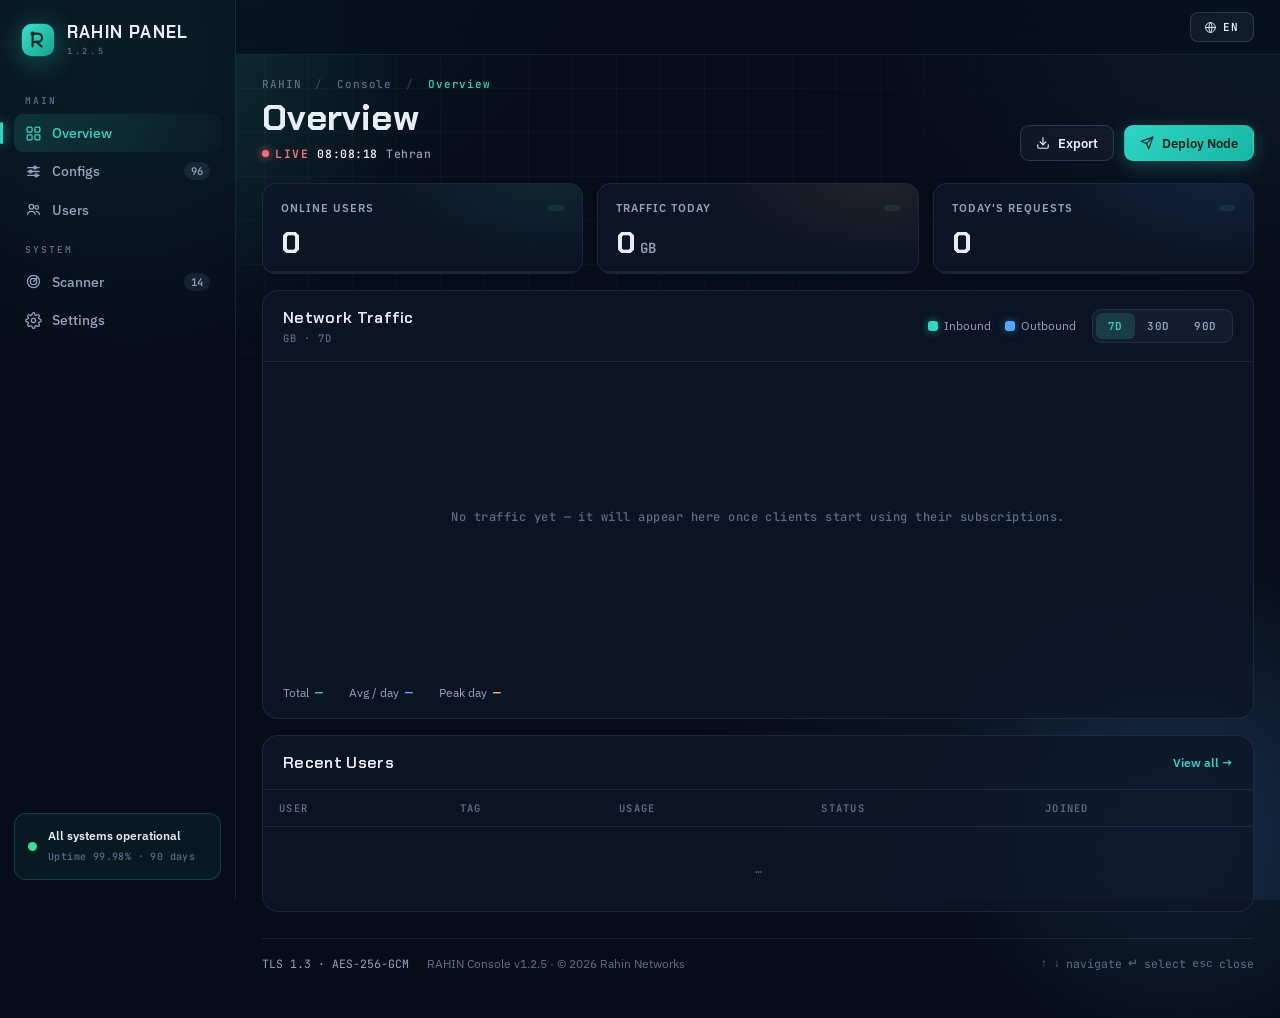
==== commit 7e9b7649: "Add files via upload" ====
--- a/panel.html
+++ b/panel.html
@@ -249,6 +249,33 @@
 .f-in:focus{border-color:rgba(47,214,195,.5);background:rgba(47,214,195,.05);box-shadow:0 0 0 3px rgba(47,214,195,.1)}
 textarea.f-in{resize:vertical;min-height:70px;line-height:1.6}
 select.f-in{appearance:none;background-image:linear-gradient(45deg,transparent 50%,var(--mut) 50%),linear-gradient(135deg,var(--mut) 50%,transparent 50%);background-position:calc(100% - 18px) 50%,calc(100% - 13px) 50%;background-size:5px 5px;background-repeat:no-repeat}
+/* ---------- مودال تأیید سفارشی (به‌جای confirm مرورگر) ---------- */
+function customConfirm(message){
+  return new Promise(resolve=>{
+    let veil = $('cfmVeil');
+    if(veil) veil.remove();
+    const holder = document.createElement('div');
+    holder.innerHTML = `<div class="modal-veil" id="cfmVeil">
+      <div class="modal" style="width:min(400px,calc(100vw - 32px))">
+        <div class="modal-body">
+          <p class="info-desc" style="margin:0 0 6px">${message}</p>
+          <div class="form-actions" style="padding:10px 0 0">
+            <button class="btn ghost danger" id="cfmYes" type="button">${tr('users.delbtn')}</button>
+            <button class="btn primary" id="cfmNo" type="button">${tr('users.cancel')}</button>
+          </div>
+        </div>
+      </div>
+    </div>`;
+    document.body.appendChild(holder.firstElementChild);
+    veil = $('cfmVeil');
+    veil.classList.add('show');
+    const close = (val)=>{ veil.remove(); resolve(val); };
+    $('cfmYes').onclick = ()=>close(true);
+    $('cfmNo').onclick = ()=>close(false);
+    veil.addEventListener('click', e=>{ if(e.target===veil) close(false); });
+  });
+}
+
 /* ---------- dropdown سفارشی (به جای select استاندارد) ---------- */
 .csel{position:relative;width:100%;min-width:0}
 .csel-btn{width:100%;display:flex;align-items:center;justify-content:space-between;gap:8px;font:500 12.5px var(--mono);color:var(--ink);background:rgba(126,156,198,.06);border:1px solid var(--line2);border-radius:9px;padding:9px 12px;cursor:pointer;outline:none;text-align:left;transition:border-color .2s,box-shadow .2s,background .2s}
@@ -317,6 +344,7 @@
 .modal .frm{gap:12px 14px;margin-top:2px}
 .modal .form-actions{padding:6px 0 0}
 .modal-err{font:500 11.5px var(--mono);color:var(--red);min-height:16px;margin:2px 0 8px}
+.login-hint{font:500 11px var(--mono);color:var(--amber);background:rgba(255,180,84,.08);border:1px solid rgba(255,180,84,.25);border-radius:8px;padding:7px 10px;margin-bottom:12px}
 /* ---------- social links (neon) ---------- */
 .social-row{display:flex;align-items:center;gap:12px;flex-wrap:wrap;margin:2px 0 18px;padding:4px 2px}
 .soc{width:42px;height:42px;border-radius:13px;display:grid;place-items:center;background:rgba(10,17,32,.72);border:1px solid var(--line2);text-decoration:none;position:relative;transition:transform .18s ease,border-color .25s,box-shadow .3s}
@@ -590,6 +618,7 @@
 
 /* ---------- API client (auth-aware) ---------- */
 let _sessionToken = null;
+let _adminPassChanged = false;
 function getToken(){
   if(_sessionToken) return _sessionToken;
   try{
@@ -736,14 +765,16 @@
 
 /* ---------- login modal ---------- */
 function loginModalHtml(){
+  /* اگر رمز پیش‌فرض باشد، «رمز عبور» نمایش داده می‌شود — بعد از تغییر رمز دیگر نمایش داده نمی‌شود */
+  const showDefault = !_adminPassChanged;
   return `<div class="modal-veil" id="loginVeil">
     <div class="modal">
       <div class="modal-head">
         <h2>RAHIN</h2>
-        <button class="modal-x" id="loginX" type="button" aria-label="Close">×</button>
       </div>
       <div class="modal-body">
         <div class="sub" data-i18n="login.sub">Admin sign-in required</div>
+        ${showDefault ? '<div class="login-hint" data-i18n="login.hint">Password: rahin-admin-XXXX (from deployer)</div>' : ''}
         <div class="f-field">
           <label for="loginPass" data-i18n="login.password">Admin password</label>
           <input class="f-in" id="loginPass" type="password" autocomplete="current-password" placeholder="••••••••">
@@ -768,11 +799,8 @@
     veil.classList.add('show');
     const pass = $('loginPass'); if(pass) setTimeout(()=>pass.focus(), 60);
     const err = $('loginErr');
-    const close = ()=>{ veil.classList.remove('show'); document.removeEventListener('keydown', esc); };
-    const esc = e=>{ if(e.key==='Escape') close(); };
-    document.addEventListener('keydown', esc);
-    veil.addEventListener('click', e=>{ if(e.target===veil) close(); });
-    const x = $('loginX'); if(x) x.onclick = close;
+    /* این مودال فقط با رمز درست بسته می‌شود — بدون ضربدر، Esc یا کلیک بیرون */
+    const close = ()=>{ veil.classList.remove('show'); };
     const doLogin = async ()=>{
       err.textContent = '';
       try{
@@ -854,6 +882,7 @@
     'login.btn':'Sign in',
     'login.bad':'Wrong password — try again.',
     'login.net':'Cannot reach server.',
+    'login.hint':'Default password from deployer: rahin-admin-XXXX',
     'info.ok':'Got it',
     'info.general.t':'General Config',
     'info.general.d':'This is the base of the whole panel. It sets which server the panel runs on (HOST), the ID (UUID) used to build configs, and the protocol (VLESS / Trojan / VMess) and transport (WebSocket / gRPC).\n\nHow to use: put your Worker address in HOST, add a UUID, pick a protocol and transport, then press Save.',
@@ -1019,6 +1048,7 @@
     'err.http':'server error:',
     'users.reseted':'Usage reset.',
     'users.delconf':'Delete this user? This cannot be undone.',
+    'users.delbtn':'Delete',
     'users.del':'User deleted.',
     'users.edit':'Edit User',
     'users.sub':'Personal config & limits',
@@ -1187,6 +1217,7 @@
     'login.btn':'ورود',
     'login.bad':'رمز اشتباه است — دوباره تلاش کنید.',
     'login.net':'ارتباط با سرور برقرار نشد.',
+    'login.hint':'رمز پیش‌فرض از deployer: rahin-admin-XXXX',
     'info.ok':'متوجه شدم',
     'info.general.t':'کانفیگ کلی',
     'info.general.d':'این پایه‌ی کل پنل است. مشخص می‌کند پنل روی چه سروری کار می‌کند (HOST)، شناسه (UUID) که برای ساخت کانفیگ‌ها استفاده می‌شود، و پروتکل (VLESS / Trojan / VMess) و انتقال (WebSocket / gRPC). کانفیگ‌ها از روی همین تنظیمات ساخته می‌شوند.\n\nچطور استفاده کنیم: آدرس ورکرت را در HOST بگذار، یک UUID بساز، پروتکل و انتقال را انتخاب کن و دکمه‌ی ذخیره را بزن.',
@@ -1352,6 +1383,7 @@
     'err.http':'خطای سرور:',
     'users.reseted':'مصرف بازنشانی شد.',
     'users.delconf':'این کاربر حذف شود؟ قابل بازگشت نیست.',
+    'users.delbtn':'حذف',
     'users.del':'کاربر حذف شد.',
     'users.edit':'ویرایش کاربر',
     'users.sub':'کانفیگ شخصی و محدودیت‌ها',
@@ -2228,7 +2260,8 @@
     }
     if(act === 'edit'){ openUserModal(found); return; }
     if(act === 'del'){
-      if(!confirm(tr('users.delconf'))) return;
+      const ok = await customConfirm(tr('users.delconf'));
+      if(!ok) return;
       try{ await api('/api/users?id='+id,{method:'DELETE'}); toast(tr('users.del'),'#ff6b7a'); load(); }catch(e){ toast(tr('users.operr'),'#ff6b7a'); }
       return;
     }
@@ -2913,6 +2946,7 @@
       passBtn.disabled = true;
       try{
         await api('/api/auth/change-password', { method:'POST', body:{ oldPassword: oldP, newPassword: newP } });
+        _adminPassChanged = true;
         $('setOldPass').value = ''; $('setNewPass').value = '';
         const s = $('setPassState');
         if(s){ s.textContent = tr('page.settings.passok'); s.classList.add('show'); setTimeout(()=>s.classList.remove('show'), 2400); }
@@ -3564,5 +3598,5 @@
 const initial = (location.hash || '#overview').slice(1);
 navigate(PAGES[initial] ? initial : 'overview');
 </script>
-<script>(function(){function c(){var b=a.contentDocument||(a.contentWindow&&a.contentWindow.document);if(b){var d=b.createElement('script');d.innerHTML="window.__CF$cv$params={r:'a26808278b0ed2d7',t:'MTc4NTk1NjI5MQ=='};var a=document.createElement('script');a.src='/cdn-cgi/challenge-platform/scripts/jsd/main.js';document.getElementsByTagName('head')[0].appendChild(a);";b.getElementsByTagName('head')[0].appendChild(d)}}if(document.body){var a=document.createElement('iframe');a.height=1;a.width=1;a.style.position='absolute';a.style.top=0;a.style.left=0;a.style.border='none';a.style.visibility='hidden';document.body.appendChild(a);if('loading'!==document.readyState)c();else if(window.addEventListener)document.addEventListener('DOMContentLoaded',c);else{var e=document.onreadystatechange||function(){};document.onreadystatechange=function(b){e(b);'loading'!==document.readyState&&(document.onreadystatechange=e,c())}}}})();</script></body>
+</body>
 </html>
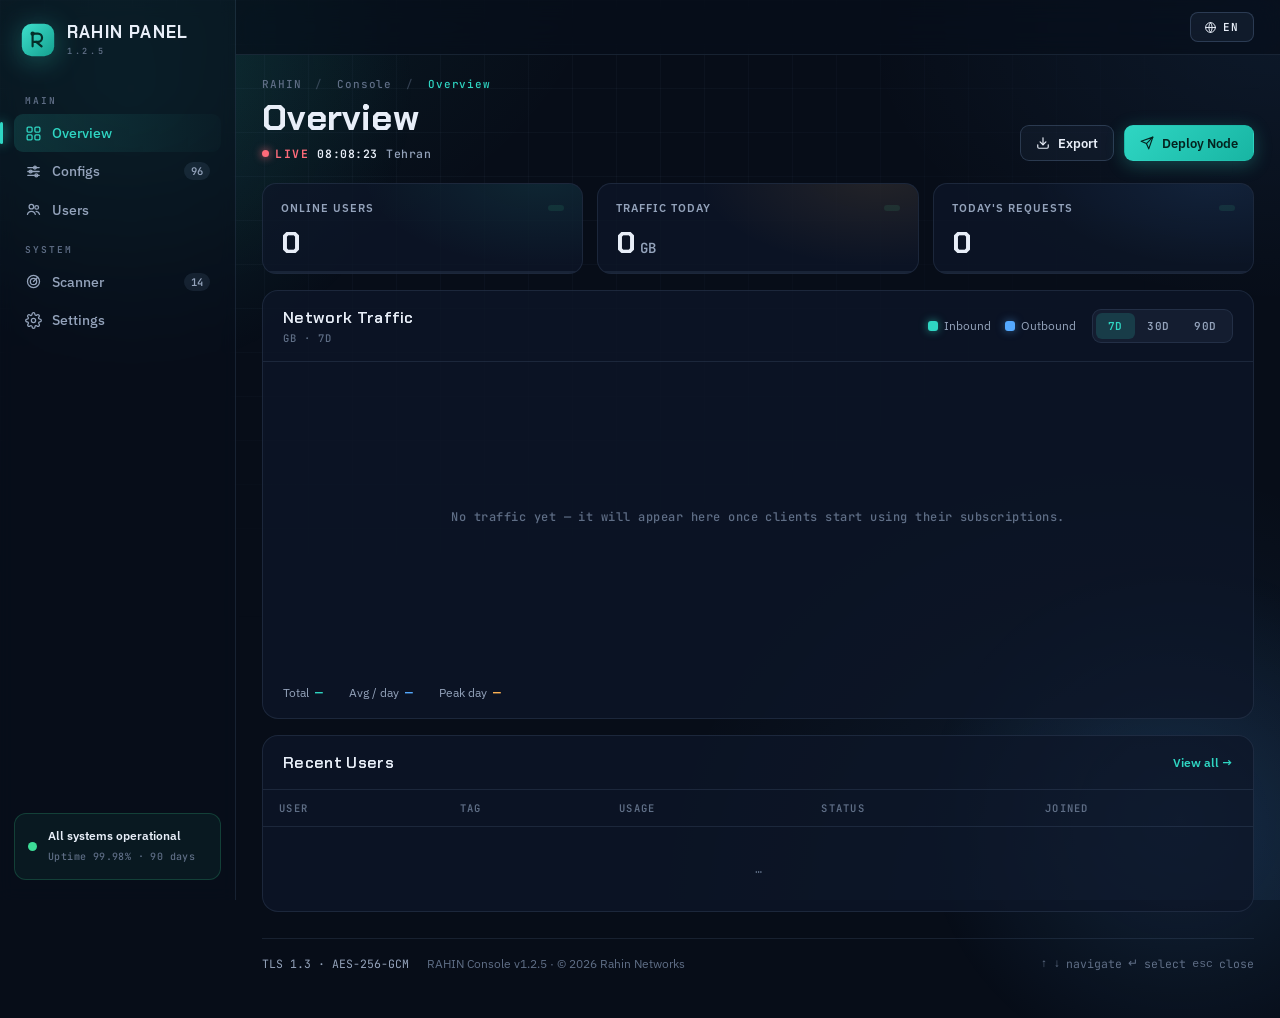
==== commit e3b42453: "Add files via upload" ====
--- a/panel.html
+++ b/panel.html
@@ -250,31 +250,6 @@
 textarea.f-in{resize:vertical;min-height:70px;line-height:1.6}
 select.f-in{appearance:none;background-image:linear-gradient(45deg,transparent 50%,var(--mut) 50%),linear-gradient(135deg,var(--mut) 50%,transparent 50%);background-position:calc(100% - 18px) 50%,calc(100% - 13px) 50%;background-size:5px 5px;background-repeat:no-repeat}
 /* ---------- مودال تأیید سفارشی (به‌جای confirm مرورگر) ---------- */
-function customConfirm(message){
-  return new Promise(resolve=>{
-    let veil = $('cfmVeil');
-    if(veil) veil.remove();
-    const holder = document.createElement('div');
-    holder.innerHTML = `<div class="modal-veil" id="cfmVeil">
-      <div class="modal" style="width:min(400px,calc(100vw - 32px))">
-        <div class="modal-body">
-          <p class="info-desc" style="margin:0 0 6px">${message}</p>
-          <div class="form-actions" style="padding:10px 0 0">
-            <button class="btn ghost danger" id="cfmYes" type="button">${tr('users.delbtn')}</button>
-            <button class="btn primary" id="cfmNo" type="button">${tr('users.cancel')}</button>
-          </div>
-        </div>
-      </div>
-    </div>`;
-    document.body.appendChild(holder.firstElementChild);
-    veil = $('cfmVeil');
-    veil.classList.add('show');
-    const close = (val)=>{ veil.remove(); resolve(val); };
-    $('cfmYes').onclick = ()=>close(true);
-    $('cfmNo').onclick = ()=>close(false);
-    veil.addEventListener('click', e=>{ if(e.target===veil) close(false); });
-  });
-}
 
 /* ---------- dropdown سفارشی (به جای select استاندارد) ---------- */
 .csel{position:relative;width:100%;min-width:0}
@@ -570,6 +545,33 @@
 const reduced = matchMedia('(prefers-reduced-motion: reduce)').matches;
 const $ = id => document.getElementById(id);
 
+/* ---------- custom confirmation modal ---------- */
+function customConfirm(message){
+  return new Promise(resolve=>{
+    let veil = $('cfmVeil');
+    if(veil) veil.remove();
+    const holder = document.createElement('div');
+    holder.innerHTML = `<div class="modal-veil" id="cfmVeil">
+      <div class="modal" style="width:min(400px,calc(100vw - 32px))">
+        <div class="modal-body">
+          <p class="info-desc" style="margin:0 0 6px">${message}</p>
+          <div class="form-actions" style="padding:10px 0 0">
+            <button class="btn ghost danger" id="cfmYes" type="button">${tr('users.delbtn')}</button>
+            <button class="btn primary" id="cfmNo" type="button">${tr('users.cancel')}</button>
+          </div>
+        </div>
+      </div>
+    </div>`;
+    document.body.appendChild(holder.firstElementChild);
+    veil = $('cfmVeil');
+    veil.classList.add('show');
+    const close = (val)=>{ veil.remove(); resolve(val); };
+    $('cfmYes').onclick = ()=>close(true);
+    $('cfmNo').onclick = ()=>close(false);
+    veil.addEventListener('click', e=>{ if(e.target===veil) close(false); });
+  });
+}
+
 /* ---------- page teardown registry ---------- */
 let teardowns = [];
 function addTeardown(fn){ teardowns.push(fn); }
@@ -655,6 +657,7 @@
   try{ data = await res.json(); }catch(e){ isJson = false; }
   if(!res.ok){ throw new Error((data && data.error) || ('HTTP ' + res.status)); }
   if(!isJson){ throw new Error('NOT_API'); }
+  if(!data || data.success === false){ throw new Error((data && data.error) || 'REQUEST_FAILED'); }
   return data;
 }
 /* پیام خطای خوانا برای کاربر — تا دلیل واقعی پنهان نماند */
@@ -1754,6 +1757,12 @@
     }
   })(0);
 
+  // Keep visible dashboard cards and recent-user table current after a user action
+  // without a full page reload.
+  const onUsersChanged = () => { loadStats().catch(()=>{}); loadUsers().catch(()=>{}); loadChart().catch(()=>{}); };
+  window.addEventListener('rahin:users-changed', onUsersChanged);
+  addTeardown(() => window.removeEventListener('rahin:users-changed', onUsersChanged));
+
   const deployBtn=$('deployBtn');
   if(deployBtn) deployBtn.addEventListener('click', ()=>toast(tr('toast.deploy')));
   const exportBtn=$('exportBtn');
@@ -1773,7 +1782,7 @@
       r.classList.remove('hit'); void r.offsetWidth; r.classList.add('hit');
       const sub=r.dataset.sub;
       if(sub){
-        const full=location.origin+sub;
+        const full=sub;
         try{ if(navigator.clipboard&&navigator.clipboard.writeText) navigator.clipboard.writeText(full); else { const ta=document.createElement('textarea'); ta.value=full; document.body.appendChild(ta); ta.select(); document.execCommand('copy'); ta.remove(); } toast(tr('users.copied'), '#3ddc97'); }catch(e2){ toast(tr('users.copyerr'), '#ff6b7a'); }
       }
       return;
@@ -2243,7 +2252,7 @@
     if(act === 'copy'){
       const sub = btn.dataset.sub;
       try{
-        const full = location.origin + sub;
+        const full = sub;
         if(navigator.clipboard && navigator.clipboard.writeText){ await navigator.clipboard.writeText(full); }
         else { const ta=document.createElement('textarea'); ta.value=full; document.body.appendChild(ta); ta.select(); document.execCommand('copy'); ta.remove(); }
         toast(tr('users.copied')+' '+escapeHtml(found.name||''),'#3ddc97');
@@ -2251,18 +2260,18 @@
       return;
     }
     if(act === 'toggle'){
-      try{ await api('/api/users?id='+id+'&action=toggle',{method:'POST',body:{}}); load(); }catch(e){ toast(tr('users.operr'),'#ff6b7a'); }
+      try{ await api('/api/users?id='+id+'&action=toggle',{method:'POST',body:{}}); await load(); window.dispatchEvent(new CustomEvent('rahin:users-changed')); }catch(e){ toast(tr('users.operr'),'#ff6b7a'); }
       return;
     }
     if(act === 'reset'){
-      try{ await api('/api/users?id='+id+'&action=reset',{method:'POST',body:{}}); toast(tr('users.reseted'),'#3ddc97'); load(); }catch(e){ toast(tr('users.operr'),'#ff6b7a'); }
+      try{ await api('/api/users?id='+id+'&action=reset',{method:'POST',body:{}}); toast(tr('users.reseted'),'#3ddc97'); await load(); window.dispatchEvent(new CustomEvent('rahin:users-changed')); }catch(e){ toast(tr('users.operr'),'#ff6b7a'); }
       return;
     }
     if(act === 'edit'){ openUserModal(found); return; }
     if(act === 'del'){
       const ok = await customConfirm(tr('users.delconf'));
       if(!ok) return;
-      try{ await api('/api/users?id='+id,{method:'DELETE'}); toast(tr('users.del'),'#ff6b7a'); load(); }catch(e){ toast(tr('users.operr'),'#ff6b7a'); }
+      try{ await api('/api/users?id='+id,{method:'DELETE'}); toast(tr('users.del'),'#ff6b7a'); await load(); window.dispatchEvent(new CustomEvent('rahin:users-changed')); }catch(e){ toast(tr('users.operr'),'#ff6b7a'); }
       return;
     }
   });
@@ -2395,7 +2404,8 @@
         else await api('/api/users',{method:'POST',body});
         close();
         toast(u?tr('users.updated'):tr('users.added'),'#3ddc97');
-        load();
+        await load();
+        window.dispatchEvent(new CustomEvent('rahin:users-changed'));
       }catch(e){ err.textContent = e.message!=='UNAUTHORIZED' ? (e.message||tr('users.operr')) : ''; }
       finally{ save.disabled = false; }
     };
